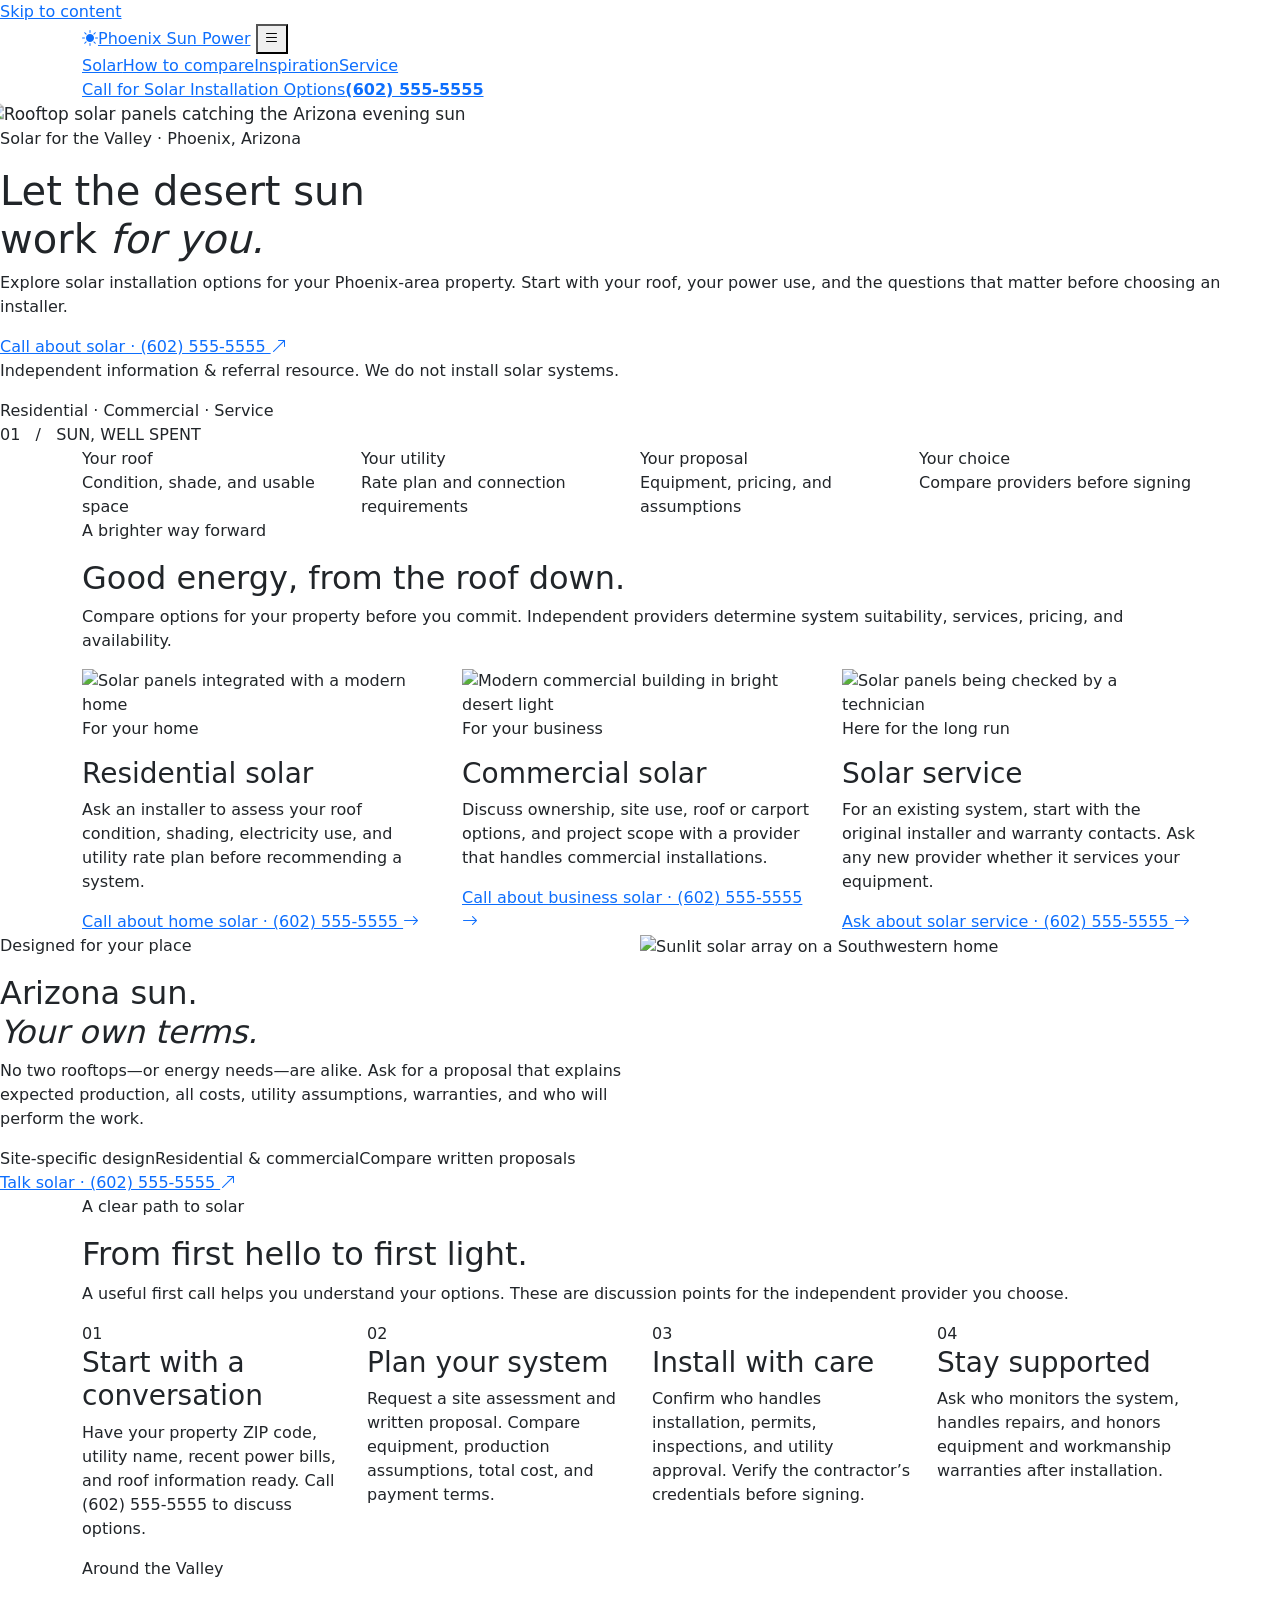
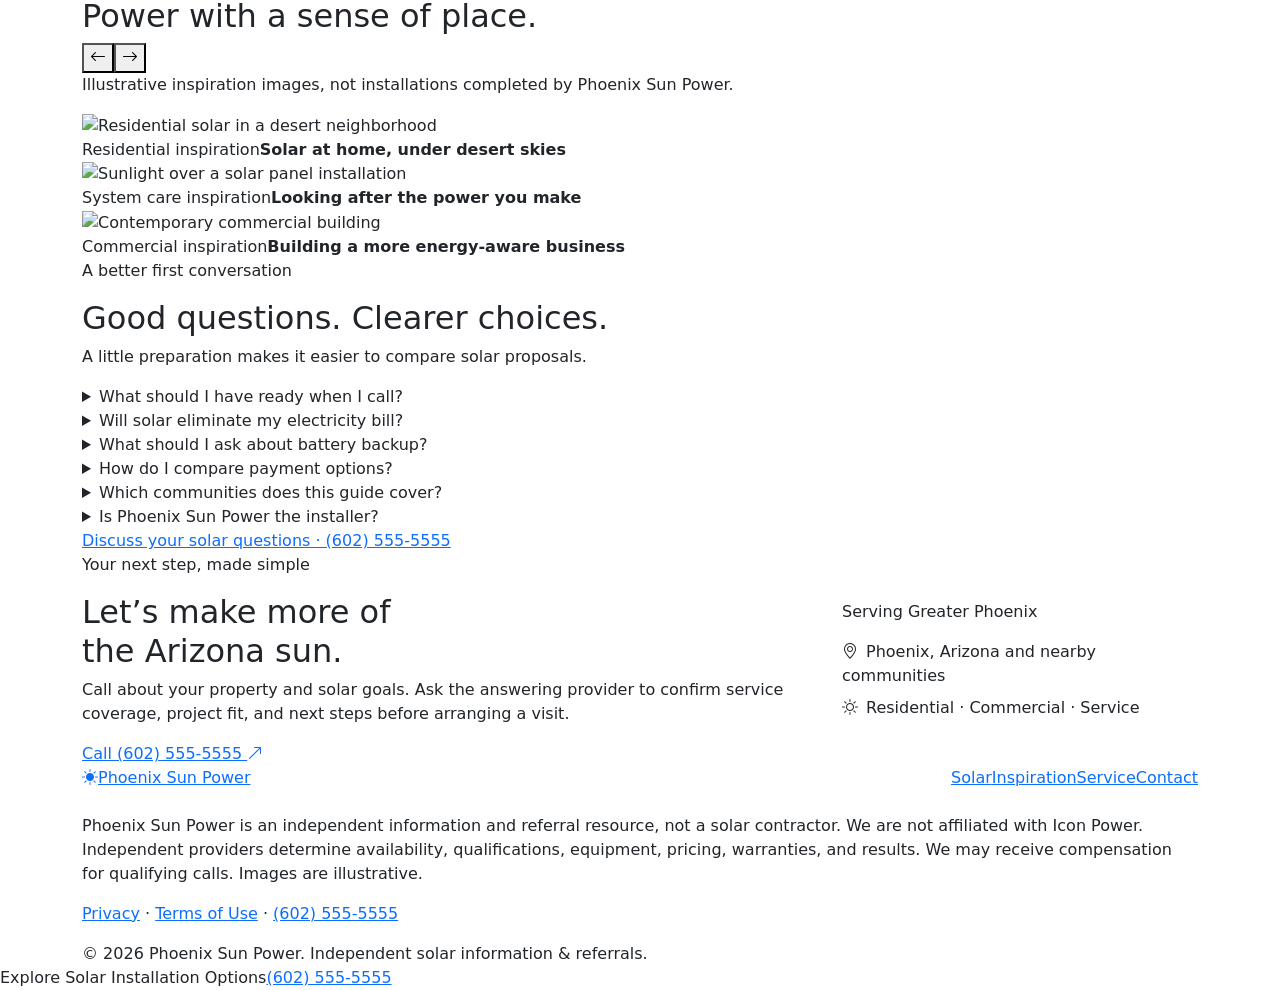
==== index.html @ 70e1bf9a "Add files via upload" ====
<!doctype html>
<html lang="en">
<head>
  <meta charset="utf-8">
  <meta name="viewport" content="width=device-width, initial-scale=1">
  <meta name="theme-color" content="#f7f5f0">
  <meta name="description" content="Independent solar installation information and referral resources for Phoenix and surrounding communities. Explore solar options and call (602) 555-5555.">
  <title>Phoenix Sun Power | Solar, Made for the Valley</title>
  <link href="https://cdn.jsdelivr.net/npm/bootstrap@5.3.3/dist/css/bootstrap.min.css" rel="stylesheet">
  <link rel="preconnect" href="https://fonts.googleapis.com">
  <link rel="preconnect" href="https://fonts.gstatic.com" crossorigin>
  <link href="https://fonts.googleapis.com/css2?family=DM+Sans:wght@400;500;600;700&family=Playfair+Display:wght@500;600;700&family=Pinyon+Script&display=swap" rel="stylesheet">
  <link rel="stylesheet" href="https://cdn.jsdelivr.net/npm/bootstrap-icons@1.11.3/font/bootstrap-icons.min.css">
  
<link rel="stylesheet" href="css/style.css">
</head>
<body><a class="skip-link" href="#solar">Skip to content</a>
  <nav class="site-nav" aria-label="Main navigation">
    <div class="container nav-inner">
      <a class="brand" href="#home" aria-label="Phoenix Sun Power home"><span class="brand-mark"><i class="bi bi-sun-fill"></i></span><span>Phoenix Sun Power</span></a>
      <button class="menu-toggle" aria-label="Toggle navigation" aria-expanded="false"><i class="bi bi-list"></i></button>
      <div class="nav-links">
        <a href="#solar">Solar</a><a href="#approach">How to compare</a><a href="#projects">Inspiration</a><a href="#service">Service</a>
        
      </div>
      <a class="nav-cta" href="tel:+16025555555"><span>Call for Solar Installation Options</span><strong>(602) 555-5555</strong></a>
    </div>
  </nav>

  <main id="home">
    <section class="hero-scroll" aria-label="Phoenix Sun Power solar">
      <div class="hero-sticky">
        <img class="hero-photo hero-one" src="assets/img-1.webp" alt="Rooftop solar panels catching the Arizona evening sun">
        <img class="hero-photo second hero-two" src="assets/img-2.webp" alt="A solar-powered home under the Arizona sunset">
        <div class="hero-shade"></div>
        <div class="hero-content">
          <p class="eyebrow">Solar for the Valley · Phoenix, Arizona</p>
          <h1>Let the desert sun<br>work <em class="script">for you.</em></h1>
          <p class="hero-copy">Explore solar installation options for your Phoenix-area property. Start with your roof, your power use, and the questions that matter before choosing an installer.</p>
          <a class="button-light" href="tel:+16025555555">Call about solar · (602) 555-5555 <i class="bi bi-arrow-up-right"></i></a><p class="hero-referral">Independent information &amp; referral resource. We do not install solar systems.</p><span class="hero-note">Residential · Commercial · Service</span>
        </div>
        <div class="hero-index"><span>01</span> &nbsp; / &nbsp; SUN, WELL SPENT</div>
      </div>
    </section>

    <section class="stats-band" aria-label="Before you choose solar"><div class="container"><div class="row g-0">
<div class="col-6 col-lg-3"><div class="stat-cell"><div class="stat-number">Your roof</div><div class="stat-label">Condition, shade, and usable space</div></div></div>
<div class="col-6 col-lg-3"><div class="stat-cell"><div class="stat-number">Your utility</div><div class="stat-label">Rate plan and connection requirements</div></div></div>
<div class="col-6 col-lg-3"><div class="stat-cell"><div class="stat-number">Your proposal</div><div class="stat-label">Equipment, pricing, and assumptions</div></div></div>
<div class="col-6 col-lg-3"><div class="stat-cell"><div class="stat-number">Your choice</div><div class="stat-label">Compare providers before signing</div></div></div>
</div></div></section>
    <section class="section-pad" id="solar">
      <div class="container">
        <div class="section-heading reveal"><p class="eyebrow">A brighter way forward</p><h2>Good energy, from the roof down.</h2><p>Compare options for your property before you commit. Independent providers determine system suitability, services, pricing, and availability.</p></div>
        <div class="row g-4">
          <div class="col-md-4 reveal"><article class="service-card"><div class="image-frame"><img src="assets/img-3.webp" alt="Solar panels integrated with a modern home"></div><div class="card-copy"><p class="eyebrow">For your home</p><h3>Residential solar</h3><p>Ask an installer to assess your roof condition, shading, electricity use, and utility rate plan before recommending a system.</p><a class="text-link" href="tel:+16025555555">Call about home solar · (602) 555-5555 <i class="bi bi-arrow-right"></i></a></div></article></div>
          <div class="col-md-4 reveal"><article class="service-card"><div class="image-frame"><img src="assets/img-4.jpg" alt="Modern commercial building in bright desert light"></div><div class="card-copy"><p class="eyebrow">For your business</p><h3>Commercial solar</h3><p>Discuss ownership, site use, roof or carport options, and project scope with a provider that handles commercial installations.</p><a class="text-link" href="tel:+16025555555">Call about business solar · (602) 555-5555 <i class="bi bi-arrow-right"></i></a></div></article></div>
          <div class="col-md-4 reveal"><article class="service-card" id="service"><div class="image-frame"><img src="assets/img-5.webp" alt="Solar panels being checked by a technician"></div><div class="card-copy"><p class="eyebrow">Here for the long run</p><h3>Solar service</h3><p>For an existing system, start with the original installer and warranty contacts. Ask any new provider whether it services your equipment.</p><a class="text-link" href="tel:+16025555555">Ask about solar service · (602) 555-5555 <i class="bi bi-arrow-right"></i></a></div></article></div>
        </div>
      </div>
    </section>

    <section class="split-section" id="approach">
      <div class="container-fluid px-0"><div class="row g-0 align-items-stretch">
        <div class="col-lg-6 order-lg-2"><img class="split-image" src="assets/img-6.jpg" alt="Sunlit solar array on a Southwestern home"></div>
        <div class="col-lg-6 order-lg-1 d-flex align-items-center"><div class="split-copy reveal"><p class="eyebrow">Designed for your place</p><h2>Arizona sun.<br><em class="script">Your own terms.</em></h2><p>No two rooftops—or energy needs—are alike. Ask for a proposal that explains expected production, all costs, utility assumptions, warranties, and who will perform the work.</p><div class="chips"><span class="chip">Site-specific design</span><span class="chip">Residential &amp; commercial</span><span class="chip">Compare written proposals</span></div><a class="button-main" href="tel:+16025555555">Talk solar · (602) 555-5555 <i class="bi bi-arrow-up-right"></i></a></div></div>
      </div></div>
    </section>

    <section class="section-pad process-section">
      <div class="container">
        <div class="section-heading reveal"><p class="eyebrow">A clear path to solar</p><h2>From first hello to first light.</h2><p>A useful first call helps you understand your options. These are discussion points for the independent provider you choose.</p></div>
        <div class="row g-4">
          <div class="col-6 col-lg-3 reveal"><article class="step"><div class="step-num">01</div><h3>Start with a conversation</h3><p>Have your property ZIP code, utility name, recent power bills, and roof information ready. Call (602) 555-5555 to discuss options.</p></article></div>
          <div class="col-6 col-lg-3 reveal"><article class="step"><div class="step-num">02</div><h3>Plan your system</h3><p>Request a site assessment and written proposal. Compare equipment, production assumptions, total cost, and payment terms.</p></article></div>
          <div class="col-6 col-lg-3 reveal"><article class="step"><div class="step-num">03</div><h3>Install with care</h3><p>Confirm who handles installation, permits, inspections, and utility approval. Verify the contractor’s credentials before signing.</p></article></div>
          <div class="col-6 col-lg-3 reveal"><article class="step"><div class="step-num">04</div><h3>Stay supported</h3><p>Ask who monitors the system, handles repairs, and honors equipment and workmanship warranties after installation.</p></article></div>
        </div>
      </div>
    </section>

    <section class="section-pad work-section" id="projects">
      <div class="container">
        <div class="work-head"><div class="section-heading reveal"><p class="eyebrow">Around the Valley</p><h2>Power with a sense of place.</h2></div><div class="slider-controls"><button class="slider-btn" data-slide="-1" aria-label="Previous project"><i class="bi bi-arrow-left"></i></button><button class="slider-btn" data-slide="1" aria-label="Next project"><i class="bi bi-arrow-right"></i></button></div></div>
        <p class="photo-note">Illustrative inspiration images, not installations completed by Phoenix Sun Power.</p><div class="work-slider" id="workSlider" aria-label="Illustrative solar inspiration photographs">
          <article class="work-item"><img src="assets/img-7.jpg" alt="Residential solar in a desert neighborhood"><div class="work-caption"><span>Residential inspiration</span><strong>Solar at home, under desert skies</strong></div></article>
          <article class="work-item"><img src="assets/img-8.jpg" alt="Sunlight over a solar panel installation"><div class="work-caption"><span>System care inspiration</span><strong>Looking after the power you make</strong></div></article>
          <article class="work-item"><img src="assets/img-9.jpg" alt="Contemporary commercial building"><div class="work-caption"><span>Commercial inspiration</span><strong>Building a more energy-aware business</strong></div></article>
        </div>
      </div>
    </section>

    <section class="section-pad planning" id="questions"><div class="container"><div class="section-heading"><p class="eyebrow">A better first conversation</p><h2>Good questions. Clearer choices.</h2><p>A little preparation makes it easier to compare solar proposals.</p></div><div class="faq-grid">
<details><summary>What should I have ready when I call?</summary><p>Your ZIP code, utility company, recent electricity bills, roof age, and whether you own the property. Mention existing solar and any battery interest.</p></details>
<details><summary>Will solar eliminate my electricity bill?</summary><p>Ask for a written explanation of expected production and any remaining utility charges. Results depend on your system, use, rate plan, and other property-specific factors. No savings or bill outcome is guaranteed here.</p></details>
<details><summary>What should I ask about battery backup?</summary><p>Ask which circuits the proposed system can support, for how long, and whether backup equipment is included. Have the provider explain the specific equipment and operating limits.</p></details>
<details><summary>How do I compare payment options?</summary><p>Compare total cost, ownership, payment changes, maintenance responsibilities, warranties, and what happens if you sell your home. Have the provider explain every agreement before you sign.</p></details>
<details><summary>Which communities does this guide cover?</summary><p>Our geographic focus includes Phoenix, Scottsdale, Tempe, Mesa, Chandler, Gilbert, Glendale, Peoria, Goodyear, Avondale, and nearby communities. A provider must confirm availability for your ZIP code; this list is not a coverage guarantee.</p></details>
<details><summary>Is Phoenix Sun Power the installer?</summary><p>No. Phoenix Sun Power is an independent information and referral resource. We do not design, install, finance, or service solar systems. Providers are independent businesses, and we may receive compensation for qualifying calls.</p></details>
</div><a class="button-main mt-4" href="tel:+16025555555">Discuss your solar questions · (602) 555-5555</a></div></section>
    <section class="closing" id="contact">
      <div class="container"><div class="row align-items-center">
        <div class="col-lg-8 reveal"><p class="eyebrow">Your next step, made simple</p><h2>Let’s make more of<br>the Arizona sun.</h2><p>Call about your property and solar goals. Ask the answering provider to confirm service coverage, project fit, and next steps before arranging a visit.</p><a class="button-main" href="tel:+16025555555">Call (602) 555-5555 <i class="bi bi-arrow-up-right"></i></a></div>
        <div class="col-lg-4 mt-5 mt-lg-0 reveal"><p class="eyebrow">Serving Greater Phoenix</p><p class="mb-2"><i class="bi bi-geo-alt me-2"></i>Phoenix, Arizona and nearby communities</p><p class="mb-0"><i class="bi bi-sun me-2"></i>Residential · Commercial · Service</p></div>
      </div></div>
    </section>
  </main>

  <footer>
    <div class="container d-flex flex-wrap justify-content-between align-items-center">
      <a class="brand" href="#home"><span class="brand-mark"><i class="bi bi-sun-fill"></i></span><span>Phoenix Sun Power</span></a>
      <div class="footer-links"><a href="#solar">Solar</a><a href="#projects">Inspiration</a><a href="#service">Service</a><a href="tel:+16025555555">Contact</a></div>
      <div class="footer-small w-100 mt-4"><p>Phoenix Sun Power is an independent information and referral resource, not a solar contractor. We are not affiliated with Icon Power. Independent providers determine availability, qualifications, equipment, pricing, warranties, and results. We may receive compensation for qualifying calls. Images are illustrative.</p><p><a href="privacy.html">Privacy</a> · <a href="terms.html">Terms of Use</a> · <a href="tel:+16025555555">(602) 555-5555</a></p>© 2026 Phoenix Sun Power. Independent solar information &amp; referrals.</div>
    </div>
  </footer>
  <aside class="call-banner" aria-label="Call about solar"><span>Explore Solar Installation Options</span><a href="tel:+16025555555">(602) 555-5555</a></aside>
  <script>
    (() => {
      const nav = document.querySelector('.site-nav');
      const menuBtn = document.querySelector('.menu-toggle');
      const links = document.querySelector('.nav-links');
      const reduced = window.matchMedia('(prefers-reduced-motion: reduce)').matches;

      menuBtn.addEventListener('click', () => {
        const open = links.classList.toggle('open');
        menuBtn.setAttribute('aria-expanded', String(open));
      });
      links.querySelectorAll('a').forEach(a => a.addEventListener('click', () => {
        links.classList.remove('open');
        menuBtn.setAttribute('aria-expanded', 'false');
      }));

      const reveals = document.querySelectorAll('.reveal');
      if ('IntersectionObserver' in window) {
        const observer = new IntersectionObserver(entries => entries.forEach(entry => {
          if (entry.isIntersecting) {
            entry.target.classList.add('visible');
            observer.unobserve(entry.target);
          }
        }), {threshold: .12});
        reveals.forEach(el => observer.observe(el));
      } else reveals.forEach(el => el.classList.add('visible'));

      const hero = document.querySelector('.hero-scroll');
      const first = document.querySelector('.hero-one');
      const second = document.querySelector('.hero-two');
      let ticking = false;
      function updateScroll() {
        nav.classList.toggle('scrolled', window.scrollY > 30);
        const rect = hero.getBoundingClientRect();
        const progress = Math.min(1, Math.max(0, -rect.top / (hero.offsetHeight - window.innerHeight)));
        if (!reduced) {
          first.style.transform = `scale(${1.04 + progress * .1})`;
          second.style.transform = `scale(${1.13 - progress * .08})`;
          second.style.opacity = String(Math.max(0, (progress - .2) / .62));
        }
        ticking = false;
      }
      window.addEventListener('scroll', () => {
        if (!ticking) {
          ticking = true;
          requestAnimationFrame(updateScroll);
        }
      }, {passive:true});
      updateScroll();

      document.querySelectorAll('[data-slide]').forEach(button => button.addEventListener('click', () => {
        const slider = document.querySelector('#workSlider');
        const amount = slider.querySelector('.work-item').getBoundingClientRect().width + 17;
        slider.scrollBy({left: Number(button.dataset.slide) * amount, behavior: reduced ? 'auto' : 'smooth'});
      }));
    })();
  </script>
</body>
</html>
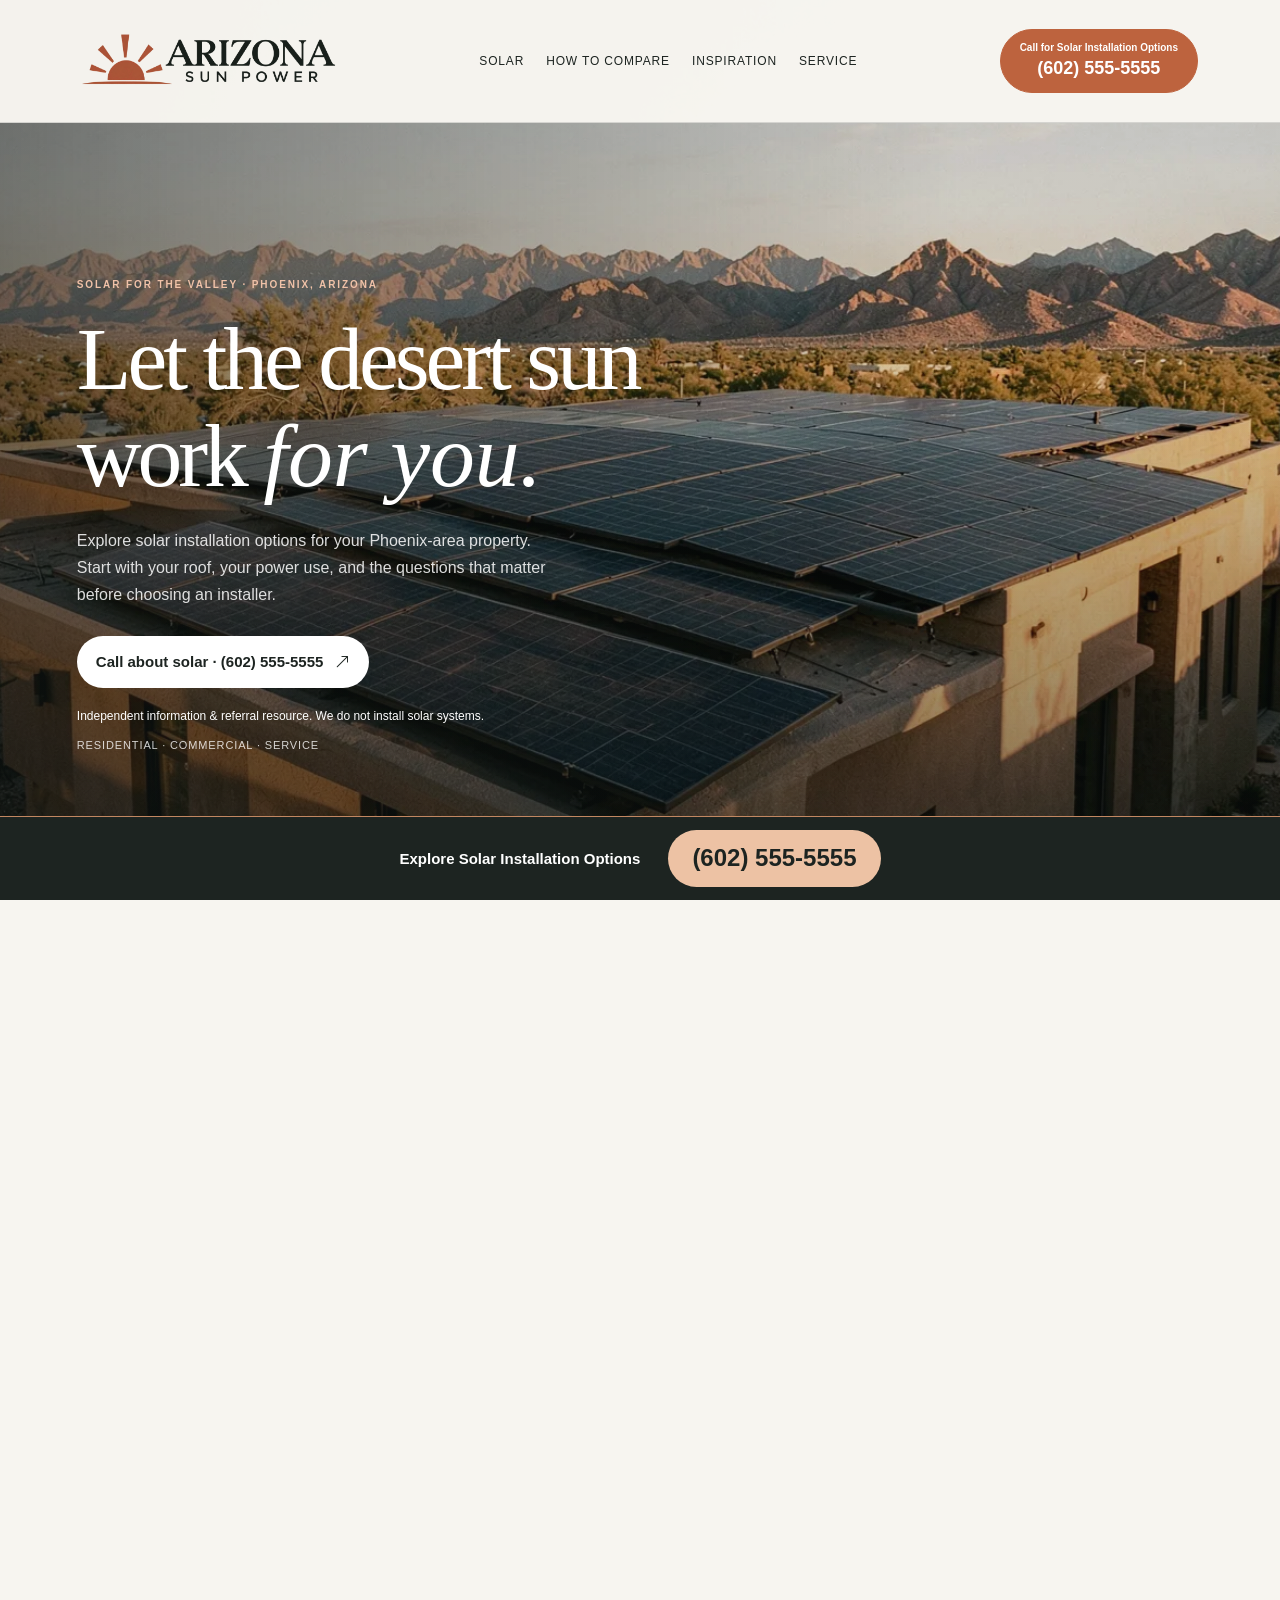
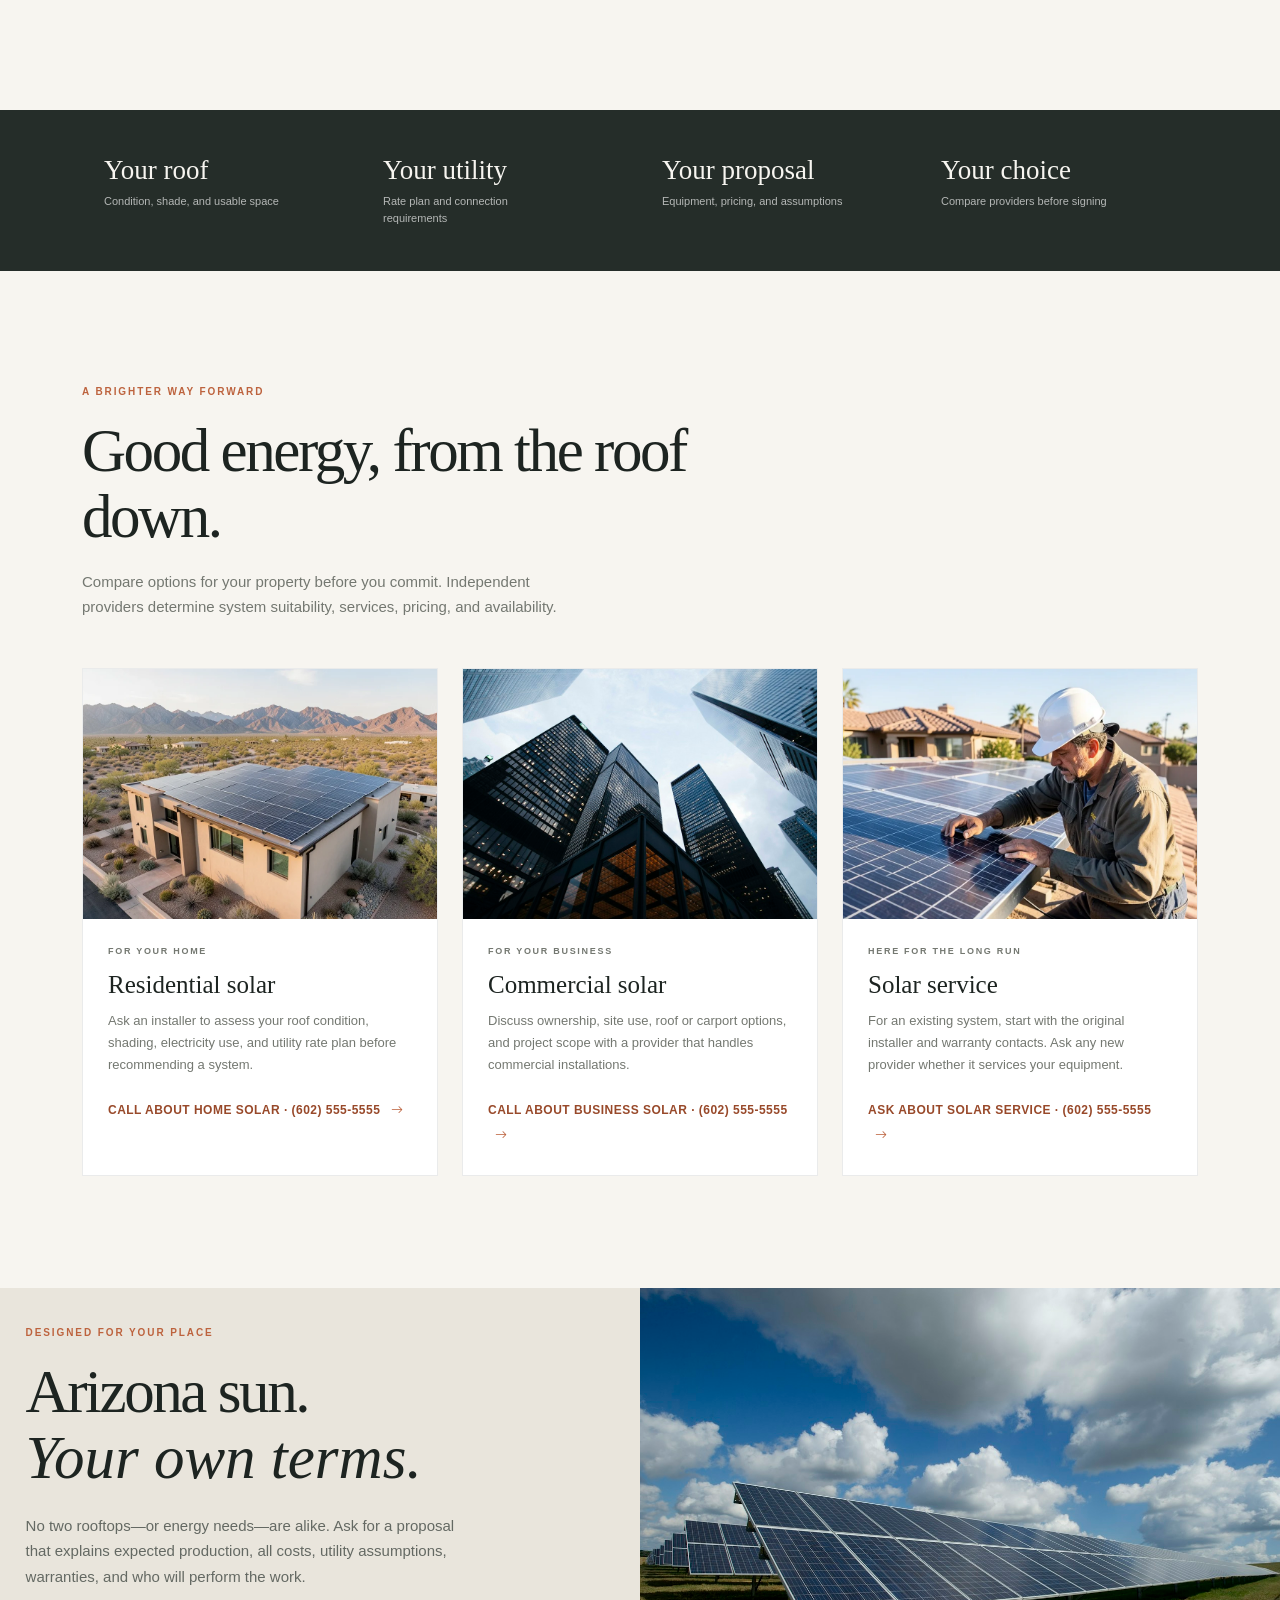
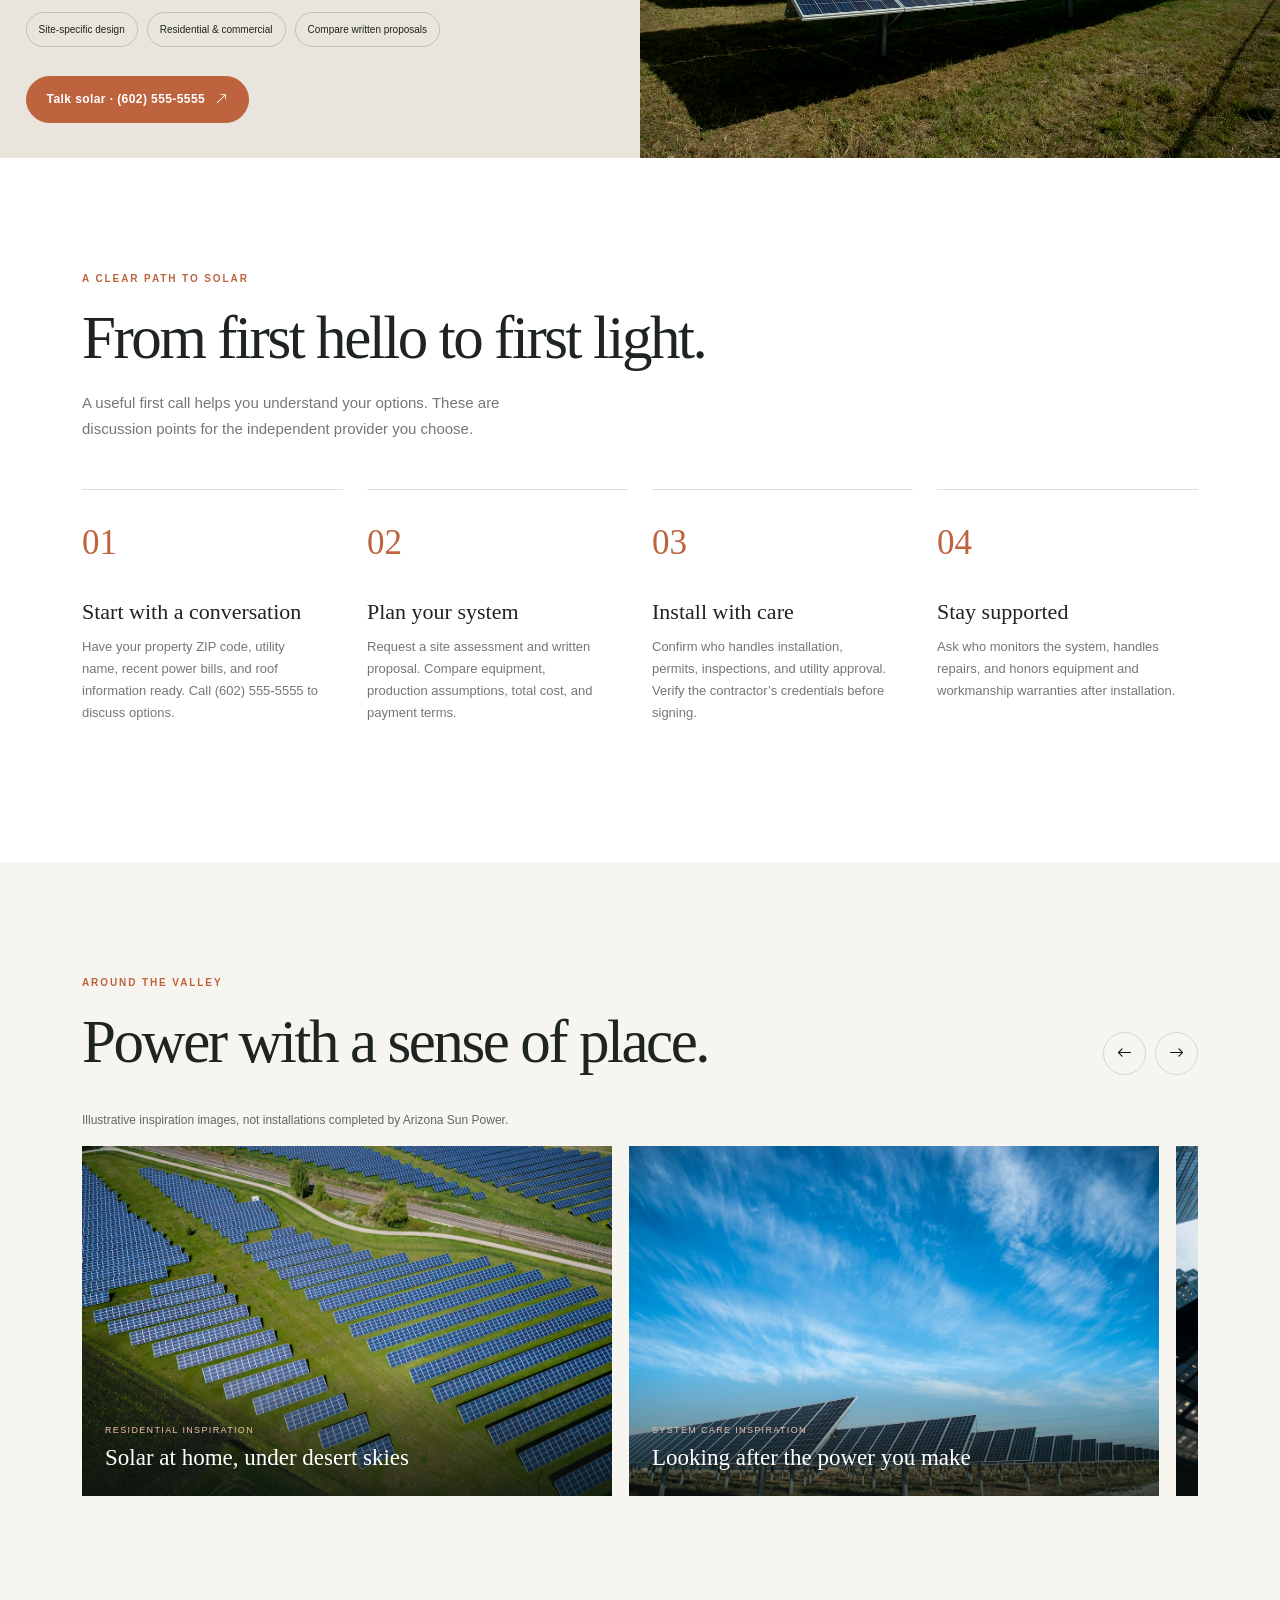
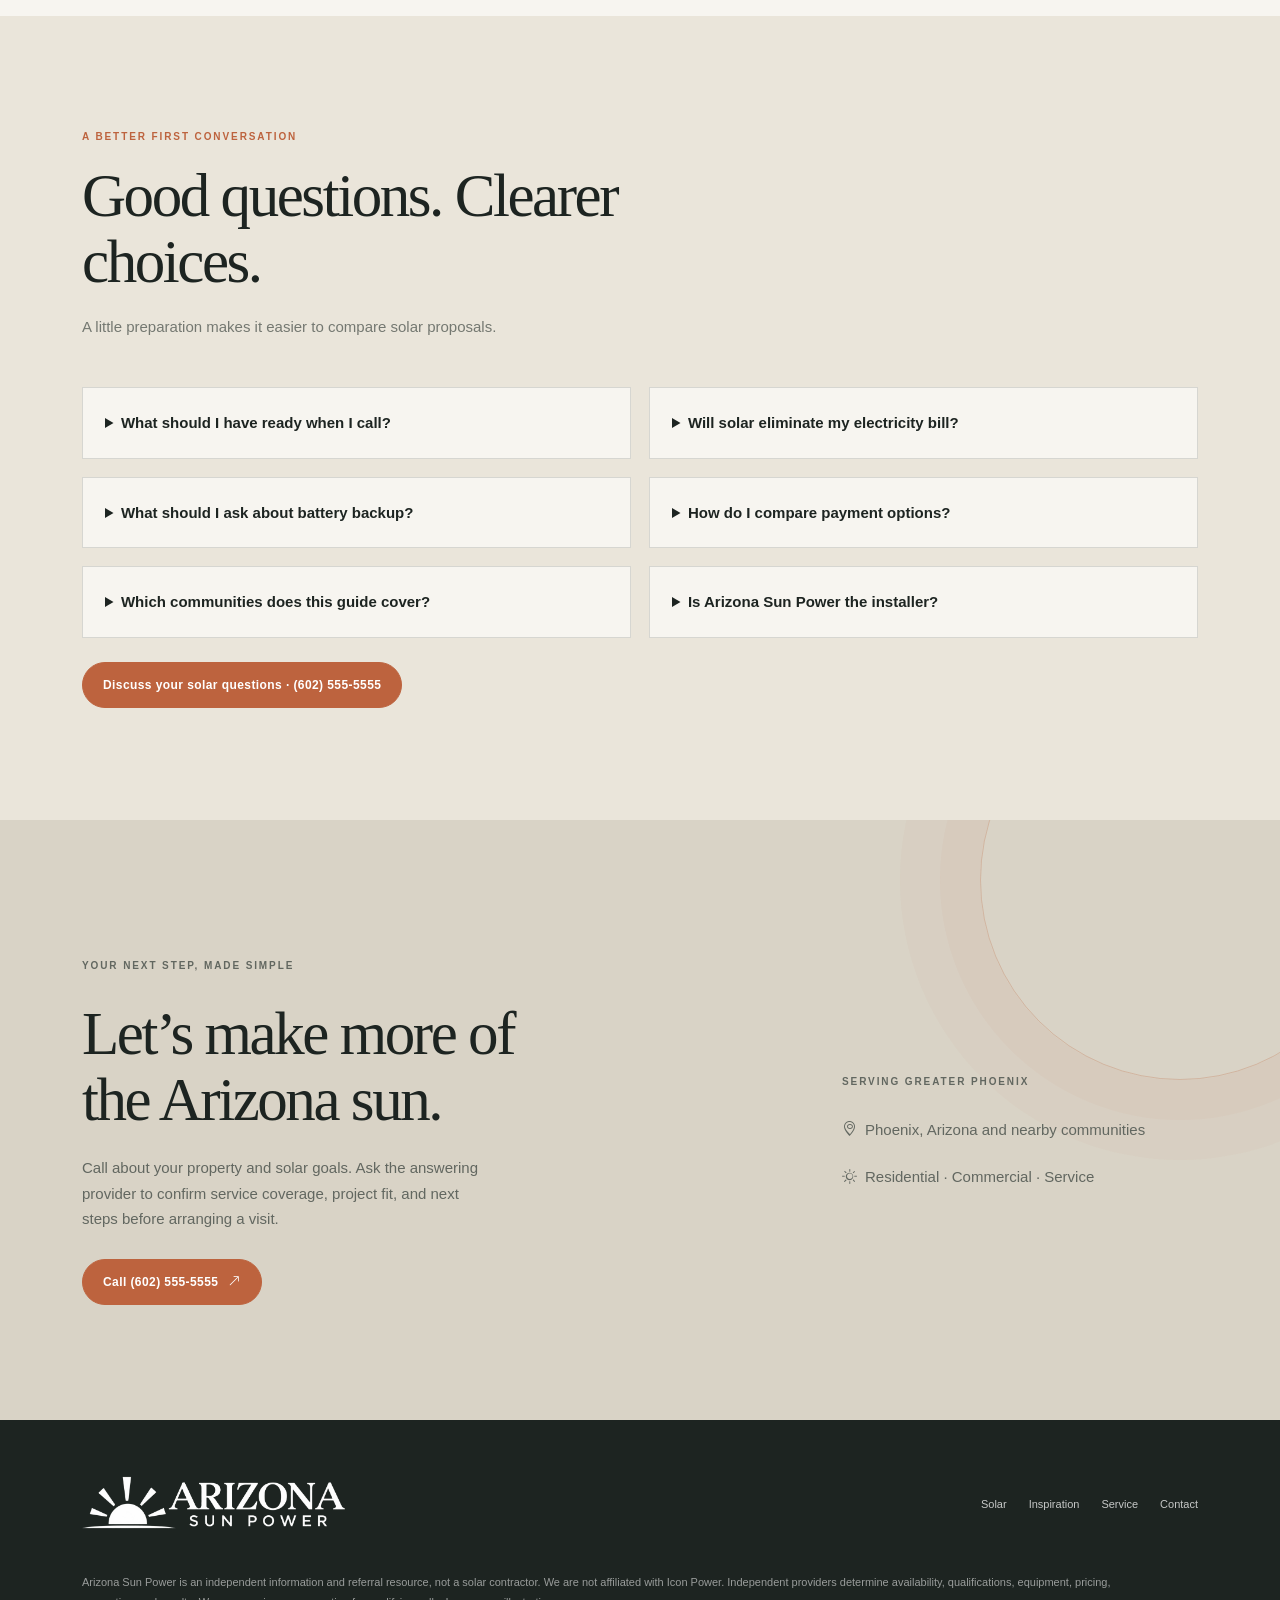
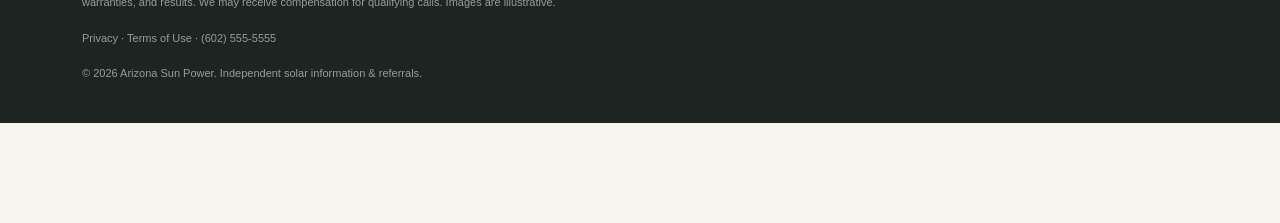
==== commit 33f063c2: "Add files via upload" ====
--- a/index.html
+++ b/index.html
@@ -5,19 +5,19 @@
   <meta name="viewport" content="width=device-width, initial-scale=1">
   <meta name="theme-color" content="#f7f5f0">
   <meta name="description" content="Independent solar installation information and referral resources for Phoenix and surrounding communities. Explore solar options and call (602) 555-5555.">
-  <title>Phoenix Sun Power | Solar, Made for the Valley</title>
+  <title>Arizona Sun Power | Solar, Made for the Valley</title>
   <link href="https://cdn.jsdelivr.net/npm/bootstrap@5.3.3/dist/css/bootstrap.min.css" rel="stylesheet">
   <link rel="preconnect" href="https://fonts.googleapis.com">
   <link rel="preconnect" href="https://fonts.gstatic.com" crossorigin>
   <link href="https://fonts.googleapis.com/css2?family=DM+Sans:wght@400;500;600;700&family=Playfair+Display:wght@500;600;700&family=Pinyon+Script&display=swap" rel="stylesheet">
   <link rel="stylesheet" href="https://cdn.jsdelivr.net/npm/bootstrap-icons@1.11.3/font/bootstrap-icons.min.css">
   
-<link rel="stylesheet" href="css/style.css">
+<link rel="stylesheet" href="css/style.css?v=arizona-logo-1">
 </head>
 <body><a class="skip-link" href="#solar">Skip to content</a>
   <nav class="site-nav" aria-label="Main navigation">
     <div class="container nav-inner">
-      <a class="brand" href="#home" aria-label="Phoenix Sun Power home"><span class="brand-mark"><i class="bi bi-sun-fill"></i></span><span>Phoenix Sun Power</span></a>
+      <a class="brand" href="#home" aria-label="Arizona Sun Power home"><img class="brand-logo" src="assets/arizona-sun-power-logo.png" alt="Arizona Sun Power" width="893" height="300"></a>
       <button class="menu-toggle" aria-label="Toggle navigation" aria-expanded="false"><i class="bi bi-list"></i></button>
       <div class="nav-links">
         <a href="#solar">Solar</a><a href="#approach">How to compare</a><a href="#projects">Inspiration</a><a href="#service">Service</a>
@@ -28,7 +28,7 @@
   </nav>
 
   <main id="home">
-    <section class="hero-scroll" aria-label="Phoenix Sun Power solar">
+    <section class="hero-scroll" aria-label="Arizona Sun Power solar">
       <div class="hero-sticky">
         <img class="hero-photo hero-one" src="assets/img-1.webp" alt="Rooftop solar panels catching the Arizona evening sun">
         <img class="hero-photo second hero-two" src="assets/img-2.webp" alt="A solar-powered home under the Arizona sunset">
@@ -82,7 +82,7 @@
     <section class="section-pad work-section" id="projects">
       <div class="container">
         <div class="work-head"><div class="section-heading reveal"><p class="eyebrow">Around the Valley</p><h2>Power with a sense of place.</h2></div><div class="slider-controls"><button class="slider-btn" data-slide="-1" aria-label="Previous project"><i class="bi bi-arrow-left"></i></button><button class="slider-btn" data-slide="1" aria-label="Next project"><i class="bi bi-arrow-right"></i></button></div></div>
-        <p class="photo-note">Illustrative inspiration images, not installations completed by Phoenix Sun Power.</p><div class="work-slider" id="workSlider" aria-label="Illustrative solar inspiration photographs">
+        <p class="photo-note">Illustrative inspiration images, not installations completed by Arizona Sun Power.</p><div class="work-slider" id="workSlider" aria-label="Illustrative solar inspiration photographs">
           <article class="work-item"><img src="assets/img-7.jpg" alt="Residential solar in a desert neighborhood"><div class="work-caption"><span>Residential inspiration</span><strong>Solar at home, under desert skies</strong></div></article>
           <article class="work-item"><img src="assets/img-8.jpg" alt="Sunlight over a solar panel installation"><div class="work-caption"><span>System care inspiration</span><strong>Looking after the power you make</strong></div></article>
           <article class="work-item"><img src="assets/img-9.jpg" alt="Contemporary commercial building"><div class="work-caption"><span>Commercial inspiration</span><strong>Building a more energy-aware business</strong></div></article>
@@ -96,7 +96,7 @@
 <details><summary>What should I ask about battery backup?</summary><p>Ask which circuits the proposed system can support, for how long, and whether backup equipment is included. Have the provider explain the specific equipment and operating limits.</p></details>
 <details><summary>How do I compare payment options?</summary><p>Compare total cost, ownership, payment changes, maintenance responsibilities, warranties, and what happens if you sell your home. Have the provider explain every agreement before you sign.</p></details>
 <details><summary>Which communities does this guide cover?</summary><p>Our geographic focus includes Phoenix, Scottsdale, Tempe, Mesa, Chandler, Gilbert, Glendale, Peoria, Goodyear, Avondale, and nearby communities. A provider must confirm availability for your ZIP code; this list is not a coverage guarantee.</p></details>
-<details><summary>Is Phoenix Sun Power the installer?</summary><p>No. Phoenix Sun Power is an independent information and referral resource. We do not design, install, finance, or service solar systems. Providers are independent businesses, and we may receive compensation for qualifying calls.</p></details>
+<details><summary>Is Arizona Sun Power the installer?</summary><p>No. Arizona Sun Power is an independent information and referral resource. We do not design, install, finance, or service solar systems. Providers are independent businesses, and we may receive compensation for qualifying calls.</p></details>
 </div><a class="button-main mt-4" href="tel:+16025555555">Discuss your solar questions · (602) 555-5555</a></div></section>
     <section class="closing" id="contact">
       <div class="container"><div class="row align-items-center">
@@ -108,9 +108,9 @@
 
   <footer>
     <div class="container d-flex flex-wrap justify-content-between align-items-center">
-      <a class="brand" href="#home"><span class="brand-mark"><i class="bi bi-sun-fill"></i></span><span>Phoenix Sun Power</span></a>
+      <a class="brand" href="#home"><img class="brand-logo" src="assets/arizona-sun-power-logo.png" alt="Arizona Sun Power" width="893" height="300"></a>
       <div class="footer-links"><a href="#solar">Solar</a><a href="#projects">Inspiration</a><a href="#service">Service</a><a href="tel:+16025555555">Contact</a></div>
-      <div class="footer-small w-100 mt-4"><p>Phoenix Sun Power is an independent information and referral resource, not a solar contractor. We are not affiliated with Icon Power. Independent providers determine availability, qualifications, equipment, pricing, warranties, and results. We may receive compensation for qualifying calls. Images are illustrative.</p><p><a href="privacy.html">Privacy</a> · <a href="terms.html">Terms of Use</a> · <a href="tel:+16025555555">(602) 555-5555</a></p>© 2026 Phoenix Sun Power. Independent solar information &amp; referrals.</div>
+      <div class="footer-small w-100 mt-4"><p>Arizona Sun Power is an independent information and referral resource, not a solar contractor. We are not affiliated with Icon Power. Independent providers determine availability, qualifications, equipment, pricing, warranties, and results. We may receive compensation for qualifying calls. Images are illustrative.</p><p><a href="privacy.html">Privacy</a> · <a href="terms.html">Terms of Use</a> · <a href="tel:+16025555555">(602) 555-5555</a></p>© 2026 Arizona Sun Power. Independent solar information &amp; referrals.</div>
     </div>
   </footer>
   <aside class="call-banner" aria-label="Call about solar"><span>Explore Solar Installation Options</span><a href="tel:+16025555555">(602) 555-5555</a></aside>
--- a/css/style.css
+++ b/css/style.css
@@ -0,0 +1,119 @@
+:root{--ink:#1d2421;--paper:#f7f5f0;--sand:#eeebe4;--muted:#747871;--orange:#bd633e;--line:rgba(29,36,33,.15);--serif:"Playfair Display",Georgia,serif;--sans:"DM Sans",sans-serif}
+    *{box-sizing:border-box}
+    html{scroll-behavior:smooth}
+    body{margin:0;background:var(--paper);color:var(--ink);font-family:var(--sans);font-size:15px;line-height:1.7}
+    a{color:inherit;text-decoration:none}
+    .site-nav{position:fixed;z-index:50;inset:0 0 auto;padding:18px 0;transition:background .35s,padding .35s,box-shadow .35s}
+    .site-nav.scrolled{padding:11px 0;background:rgba(247,245,240,.88);backdrop-filter:blur(16px);box-shadow:0 1px 0 var(--line)}
+    .nav-inner{display:flex;align-items:center;justify-content:space-between}
+    .brand{display:flex;align-items:center;gap:10px;font-weight:700;letter-spacing:-.04em;font-size:17px}
+    .brand-mark{display:grid;place-items:center;width:34px;height:34px;color:#fff;background:var(--orange);border-radius:50%;font-size:16px}
+    .nav-links{display:flex;gap:34px;align-items:center;font-size:12px;letter-spacing:.07em;text-transform:uppercase}
+    .nav-links a:not(.nav-cta){transition:color .2s}.nav-links a:not(.nav-cta):hover{color:var(--orange)}
+    .nav-cta,.button-main{display:inline-flex;align-items:center;justify-content:center;gap:10px;padding:12px 20px;border:1px solid var(--orange);border-radius:99px;background:var(--orange);color:white;font-size:12px;font-weight:600;letter-spacing:.035em;transition:background .25s,transform .25s}
+    .nav-cta:hover,.button-main:hover{background:#9e4e31;color:#fff;transform:translateY(-2px)}
+    .menu-toggle{display:none;border:0;background:none;font-size:25px;color:var(--ink)}
+    .hero-scroll{height:190vh;position:relative}
+    .hero-sticky{height:100vh;min-height:620px;position:sticky;top:0;overflow:hidden;background:#68675e}
+    .hero-photo{position:absolute;inset:-2%;width:104%;height:104%;object-fit:cover;transform:scale(1.04);will-change:transform;transition:opacity .5s}
+    .hero-photo.second{opacity:0}
+    .hero-shade{position:absolute;inset:0;background:linear-gradient(90deg,rgba(15,21,19,.56),rgba(15,21,19,.12) 75%),linear-gradient(0deg,rgba(15,21,19,.48),transparent 62%)}
+    .hero-content{position:absolute;left:max(6vw,calc((100vw - 1320px)/2));right:6vw;bottom:10%;max-width:790px;color:white}
+    .eyebrow{font-size:10px;letter-spacing:.19em;text-transform:uppercase;font-weight:700;color:var(--orange);margin:0 0 18px}
+    .hero-content .eyebrow{color:#f0c2a8}
+    h1,h2,h3{font-family:var(--serif);font-weight:500;line-height:1.08}
+    h1{font-size:clamp(48px,7vw,94px);letter-spacing:-.045em;margin:0 0 22px;max-width:760px}
+    .script{font-family:"Pinyon Script",cursive;text-transform:none;font-weight:400;letter-spacing:0}
+    .hero-copy{font-size:16px;color:rgba(255,255,255,.85);max-width:470px;margin-bottom:28px}
+    .button-light{display:inline-flex;align-items:center;gap:12px;padding:13px 19px;border-radius:99px;background:#fff;color:var(--ink);font-weight:600;font-size:12px;transition:.25s}
+    .button-light:hover{transform:translateY(-2px);background:#f2e9df;color:var(--ink)}
+    .hero-note{margin-left:17px;color:rgba(255,255,255,.8);font-size:11px;letter-spacing:.08em;text-transform:uppercase}
+    .hero-index{position:absolute;right:6vw;bottom:11%;font-size:11px;letter-spacing:.18em;color:#fff}
+    .hero-index span{color:#efb18d}
+    .section-pad{padding:112px 0}
+    .stats-band{padding:35px 0;background:#252d29;color:#f7f5f0}
+    .stat-cell{padding:10px 22px;border-right:1px solid rgba(255,255,255,.18);height:100%}
+    .stat-cell:last-child{border:0}
+    .stat-number{font-family:var(--serif);font-size:27px;line-height:1.15;margin-bottom:7px}
+    .stat-label{font-size:11px;line-height:1.5;color:rgba(255,255,255,.66);max-width:190px}
+    .section-heading{max-width:670px;margin-bottom:48px}
+    .section-heading h2,.split-copy h2,.closing h2{font-size:clamp(37px,5vw,61px);letter-spacing:-.04em;margin:0}
+    .section-heading p:not(.eyebrow){color:var(--muted);max-width:490px;margin:19px 0 0}
+    .service-card{height:100%;background:#fff;border:1px solid rgba(29,36,33,.09);transition:transform .35s,box-shadow .35s}
+    .service-card:hover{transform:translateY(-7px);box-shadow:0 20px 45px rgba(23,31,27,.1)}
+    .image-frame{overflow:hidden;position:relative}
+    .service-card img{width:100%;height:250px;object-fit:cover;display:block;transition:transform .8s cubic-bezier(.2,.7,.2,1)}
+    .service-card:hover img{transform:scale(1.05)}
+    .card-copy{padding:25px 25px 28px}
+    .card-copy .eyebrow{margin-bottom:12px;font-size:9px}
+    .card-copy h3{font-size:25px;margin:0 0 12px}
+    .card-copy p{font-size:13px;color:var(--muted);margin:0 0 20px}
+    .text-link{font-size:11px;letter-spacing:.04em;text-transform:uppercase;font-weight:700}
+    .text-link i{color:var(--orange);margin-left:7px;transition:margin .2s}
+    .text-link:hover i{margin-left:12px}
+    .split-section{background:#e9e5dc;overflow:hidden}
+    .split-copy{padding:35px 8% 35px 4%}
+    .split-copy h2{margin:0 0 22px}
+    .split-copy>p:not(.eyebrow){color:#646963;max-width:450px}
+    .chips{display:flex;gap:9px;flex-wrap:wrap;margin:23px 0 29px}
+    .chip{padding:8px 12px;border:1px solid rgba(29,36,33,.19);border-radius:99px;font-size:10px}
+    .split-image{width:100%;height:100%;min-height:470px;object-fit:cover;display:block}
+    .process-section{background:#fff}
+    .step{height:100%;padding:23px 20px 10px 0;border-top:1px solid var(--line)}
+    .step-num{font-family:var(--serif);font-size:35px;color:var(--orange);margin-bottom:27px}
+    .step h3{font-size:22px;margin-bottom:12px}
+    .step p{font-size:13px;color:var(--muted);max-width:240px}
+    .work-section{background:var(--paper)}
+    .work-head{display:flex;justify-content:space-between;align-items:end;margin-bottom:35px}
+    .work-head .section-heading{margin:0}
+    .slider-controls{display:flex;gap:9px}
+    .slider-btn{width:43px;height:43px;border:1px solid var(--line);border-radius:50%;background:transparent;transition:.2s}
+    .slider-btn:hover{background:var(--ink);color:white}
+    .work-slider{display:flex;gap:17px;overflow-x:auto;scroll-snap-type:x mandatory;scrollbar-width:none;padding-bottom:8px}
+    .work-slider::-webkit-scrollbar{display:none}
+    .work-item{position:relative;flex:0 0 min(74vw,530px);height:350px;overflow:hidden;scroll-snap-align:start;background:#ddd}
+    .work-item img{width:100%;height:100%;object-fit:cover;transition:transform .7s}
+    .work-item:hover img{transform:scale(1.04)}
+    .work-caption{position:absolute;inset:auto 0 0;padding:55px 23px 19px;color:white;background:linear-gradient(transparent,rgba(13,20,17,.72))}
+    .work-caption span{display:block;text-transform:uppercase;letter-spacing:.15em;font-size:9px;color:#edc2a9}
+    .work-caption strong{font-family:var(--serif);font-size:23px;font-weight:500}
+    .reviews{background:#252d29;color:white}
+    .reviews .section-heading{margin-bottom:32px}
+    .reviews .section-heading h2{color:white}
+    .review-track{display:flex;gap:15px;overflow-x:auto;scroll-snap-type:x mandatory;scrollbar-width:none;padding-bottom:9px}
+    .review-card{flex:0 0 min(88vw,380px);scroll-snap-align:start;padding:25px;background:#303a35;border:1px solid rgba(255,255,255,.12)}
+    .stars{color:#e6a77f;letter-spacing:.12em;font-size:13px}
+    .review-card blockquote{font-family:var(--serif);font-size:19px;line-height:1.55;margin:18px 0 25px}
+    .review-by{font-size:10px;letter-spacing:.12em;text-transform:uppercase;color:rgba(255,255,255,.58)}
+    .closing{position:relative;padding:115px 0;background:#d9d3c6;overflow:hidden}
+    .closing:after{content:"";position:absolute;width:400px;height:400px;border:1px solid rgba(189,99,62,.27);border-radius:50%;right:-100px;top:-140px;box-shadow:0 0 0 40px rgba(189,99,62,.035),0 0 0 80px rgba(189,99,62,.03)}
+    .closing .row{position:relative;z-index:1}
+    .closing p{color:#626760;max-width:410px;margin:22px 0 27px}
+    footer{padding:40px 0;background:#1d2421;color:#fff}
+    .footer-small{font-size:11px;color:rgba(255,255,255,.55)}
+    .footer-links{display:flex;gap:22px;justify-content:flex-end;font-size:11px;color:rgba(255,255,255,.75)}
+    .reveal{opacity:0;transform:translateY(22px);transition:opacity .75s ease,transform .75s ease}
+    .reveal.visible{opacity:1;transform:none}
+    @media(max-width:767px){
+      .site-nav{padding:12px 0}.nav-links{display:none;position:absolute;top:60px;left:15px;right:15px;padding:20px;background:var(--paper);border:1px solid var(--line);box-shadow:0 15px 30px #0001;flex-direction:column;align-items:stretch;gap:18px}
+      .nav-links.open{display:flex}.nav-links .nav-cta{text-align:center}.menu-toggle{display:block}
+      .hero-sticky{min-height:570px}.hero-content{left:23px;right:23px;bottom:11%}.hero-index{display:none}
+      .hero-note{display:block;margin:13px 0 0}.section-pad{padding:78px 0}
+      .stat-cell{padding:17px 10px;border-right:0;border-bottom:1px solid rgba(255,255,255,.15)}
+      .stat-number{font-size:23px}.stat-label{font-size:10px}
+      .split-copy{padding:48px 20px}.split-image{min-height:320px;max-height:400px}
+      .work-head{align-items:end}.work-head .section-heading{max-width:75%}.work-item{height:285px}
+      .closing{padding:78px 0}.footer-links{justify-content:flex-start;margin-top:18px;flex-wrap:wrap}
+    }
+    @media(prefers-reduced-motion:reduce){html{scroll-behavior:auto}*,*:before,*:after{animation-duration:.01ms!important;transition-duration:.01ms!important}.reveal{opacity:1;transform:none}}
+/* Phoenix Sun Power: independent referral layout. */
+html{scroll-padding-top:120px}body{padding-bottom:100px}.site-nav{background:rgba(247,245,240,.98);border-bottom:1px solid var(--line)}.nav-inner{gap:20px}.nav-links{gap:22px}.nav-cta{flex-direction:column;gap:0;line-height:1.5;letter-spacing:0;padding:10px 19px;white-space:nowrap}.nav-cta span{font-size:10px}.nav-cta strong{font-size:18px}.brand{white-space:nowrap}.hero-content{bottom:calc(100px + 5vh)}.hero-index{display:none}.hero-referral{font-size:12px;margin:18px 0 0;color:#fff}.hero-note{display:block;margin:10px 0 0}.button-light{font-size:15px}.text-link{font-size:12px;color:#98492a}.planning{background:#eae5da}.faq-grid{display:grid;grid-template-columns:1fr 1fr;gap:18px}.faq-grid details{background:#f7f5f0;padding:22px;border:1px solid var(--line)}summary{font-weight:600;cursor:pointer}details p{font-size:14px;margin:15px 0 0;color:#4c534e}.photo-note{font-size:12px;color:#626760}.call-banner{position:fixed;inset:auto 0 0;z-index:100;background:#1d2421;color:#fff;border-top:1px solid #c28761;display:flex;align-items:center;justify-content:center;gap:12px 28px;padding:13px 20px calc(13px + env(safe-area-inset-bottom));text-align:center}.call-banner span{font-weight:600}.call-banner a{background:#edc2a4;color:#1d2421;padding:8px 24px;border-radius:40px;font-size:24px;font-weight:700;white-space:nowrap}.footer-small p{max-width:1040px;line-height:1.8}footer a:hover{text-decoration:underline}.skip-link{position:fixed;left:12px;top:-100px;background:white;padding:12px;z-index:200}.skip-link:focus{top:12px}:focus-visible{outline:3px solid #bd633e;outline-offset:4px}.reveal{opacity:1;transform:none}.policy-main{max-width:850px;margin:0 auto;padding:160px 24px 70px}.policy-main h1{font-size:44px}.policy-main h2{font-size:26px;margin-top:32px}.policy-main a{text-decoration:underline}
+@media(min-width:768px) and (max-width:1100px){.nav-inner{flex-wrap:wrap;gap:10px}.nav-links{order:3;width:100%;justify-content:center;gap:30px}.site-nav{padding:10px 0}.hero-content{bottom:140px}}
+@media(max-width:767px){html{scroll-padding-top:145px}.nav-inner{flex-wrap:wrap;gap:10px}.menu-toggle{margin-left:auto}.nav-cta{width:100%;order:4;flex-direction:row;gap:12px;padding:8px}.nav-cta strong{font-size:17px}.nav-links{top:100%;left:0;right:0}.hero-scroll{height:auto}.hero-sticky{position:relative;height:auto;min-height:100svh}.hero-content{position:relative;left:auto;right:auto;bottom:auto;padding:195px 23px 60px}.hero-referral{max-width:340px}.faq-grid{grid-template-columns:1fr}.policy-main{padding-top:190px}}
+@media(max-width:575px){body{padding-bottom:145px}.call-banner{flex-direction:column;gap:6px}.call-banner span{font-size:13px}.call-banner a{font-size:23px}.brand{font-size:16px}.hero-content h1{font-size:clamp(42px,11vw,65px)}.hero-copy{font-size:15px}.button-light{font-size:13px}.footer-links{width:100%}.policy-main h1{font-size:36px}}
+
+/* Arizona Sun Power logo: transparent on both backgrounds. */
+.brand{flex-shrink:0;max-width:100%}.brand-logo{display:block;width:255px;max-width:100%;height:auto}footer .brand-logo{filter:brightness(0) invert(1);width:265px}footer .brand{background:transparent;padding:0}
+@media(min-width:768px) and (max-width:1100px){.brand-logo{width:235px}}
+@media(max-width:767px){.brand-logo{width:245px}.site-nav.scrolled{padding:10px 0}}
+@media(max-width:359px){.brand-logo{width:215px}}
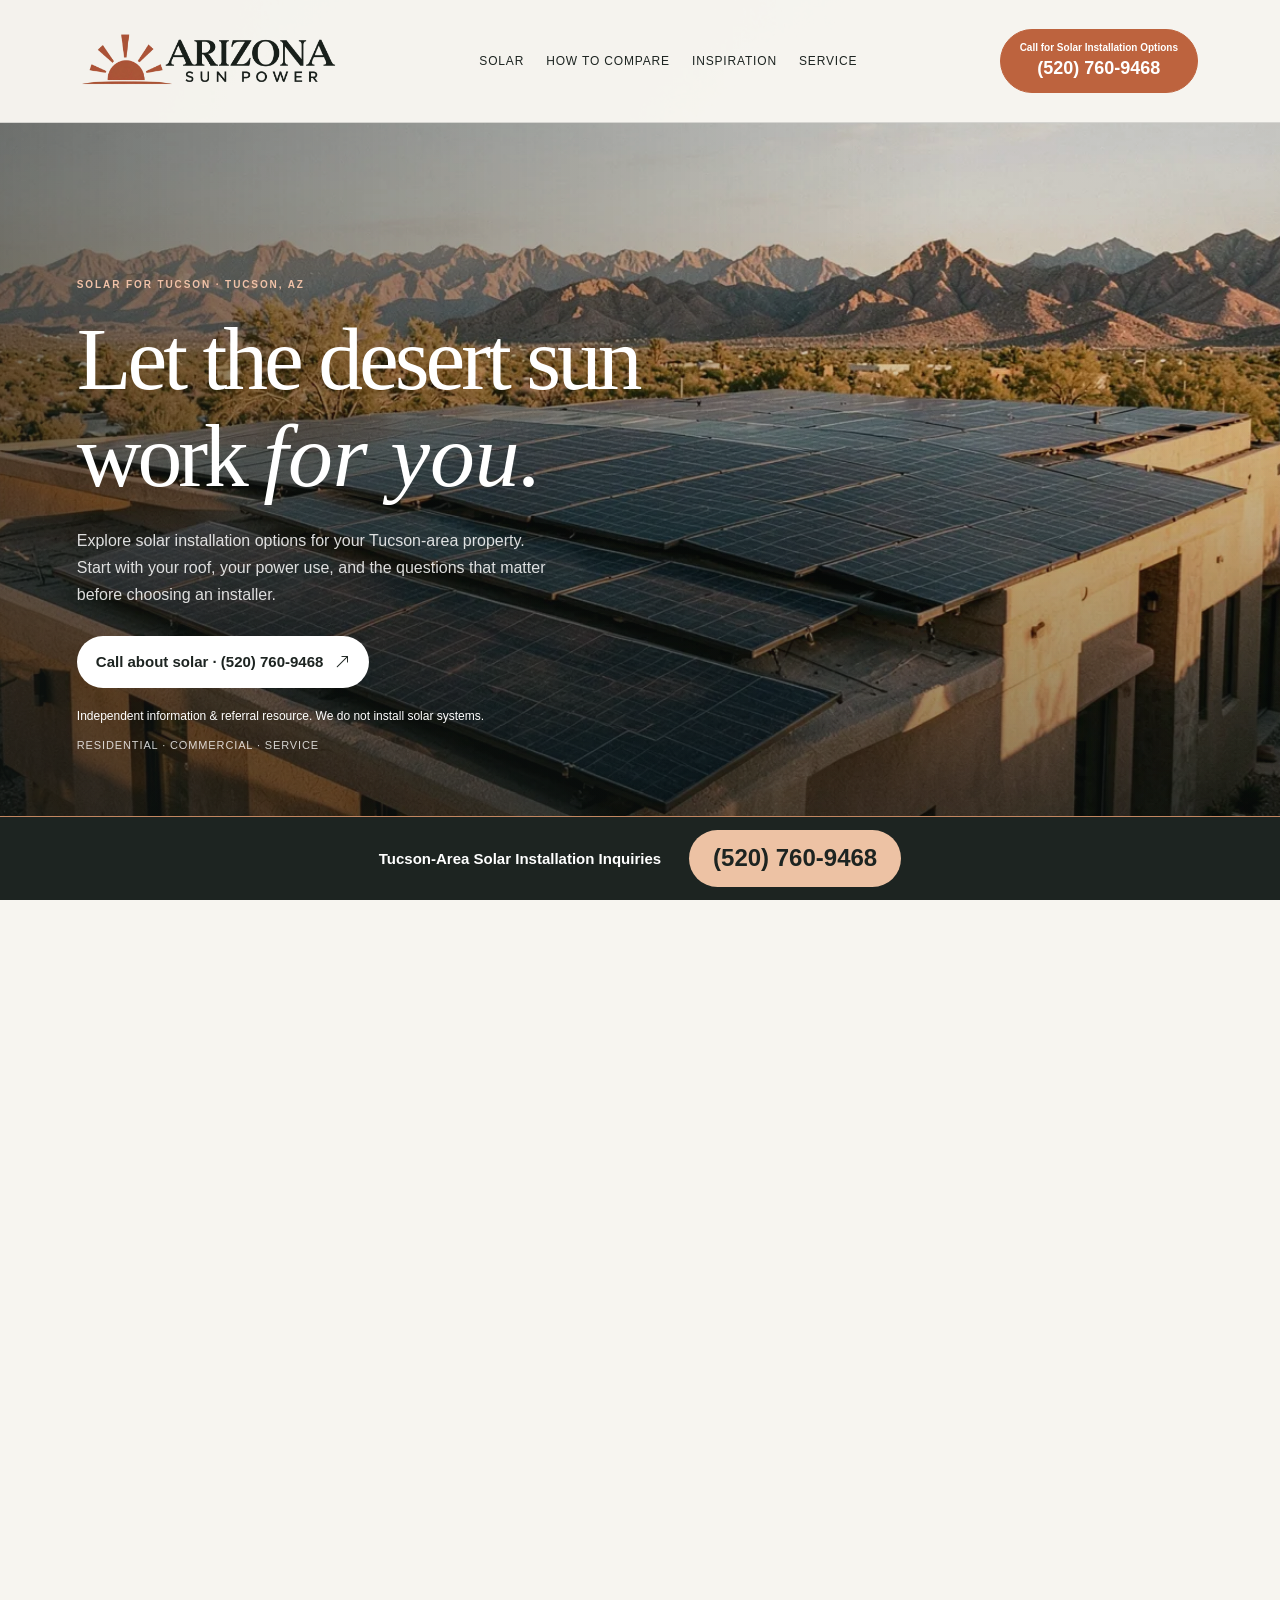
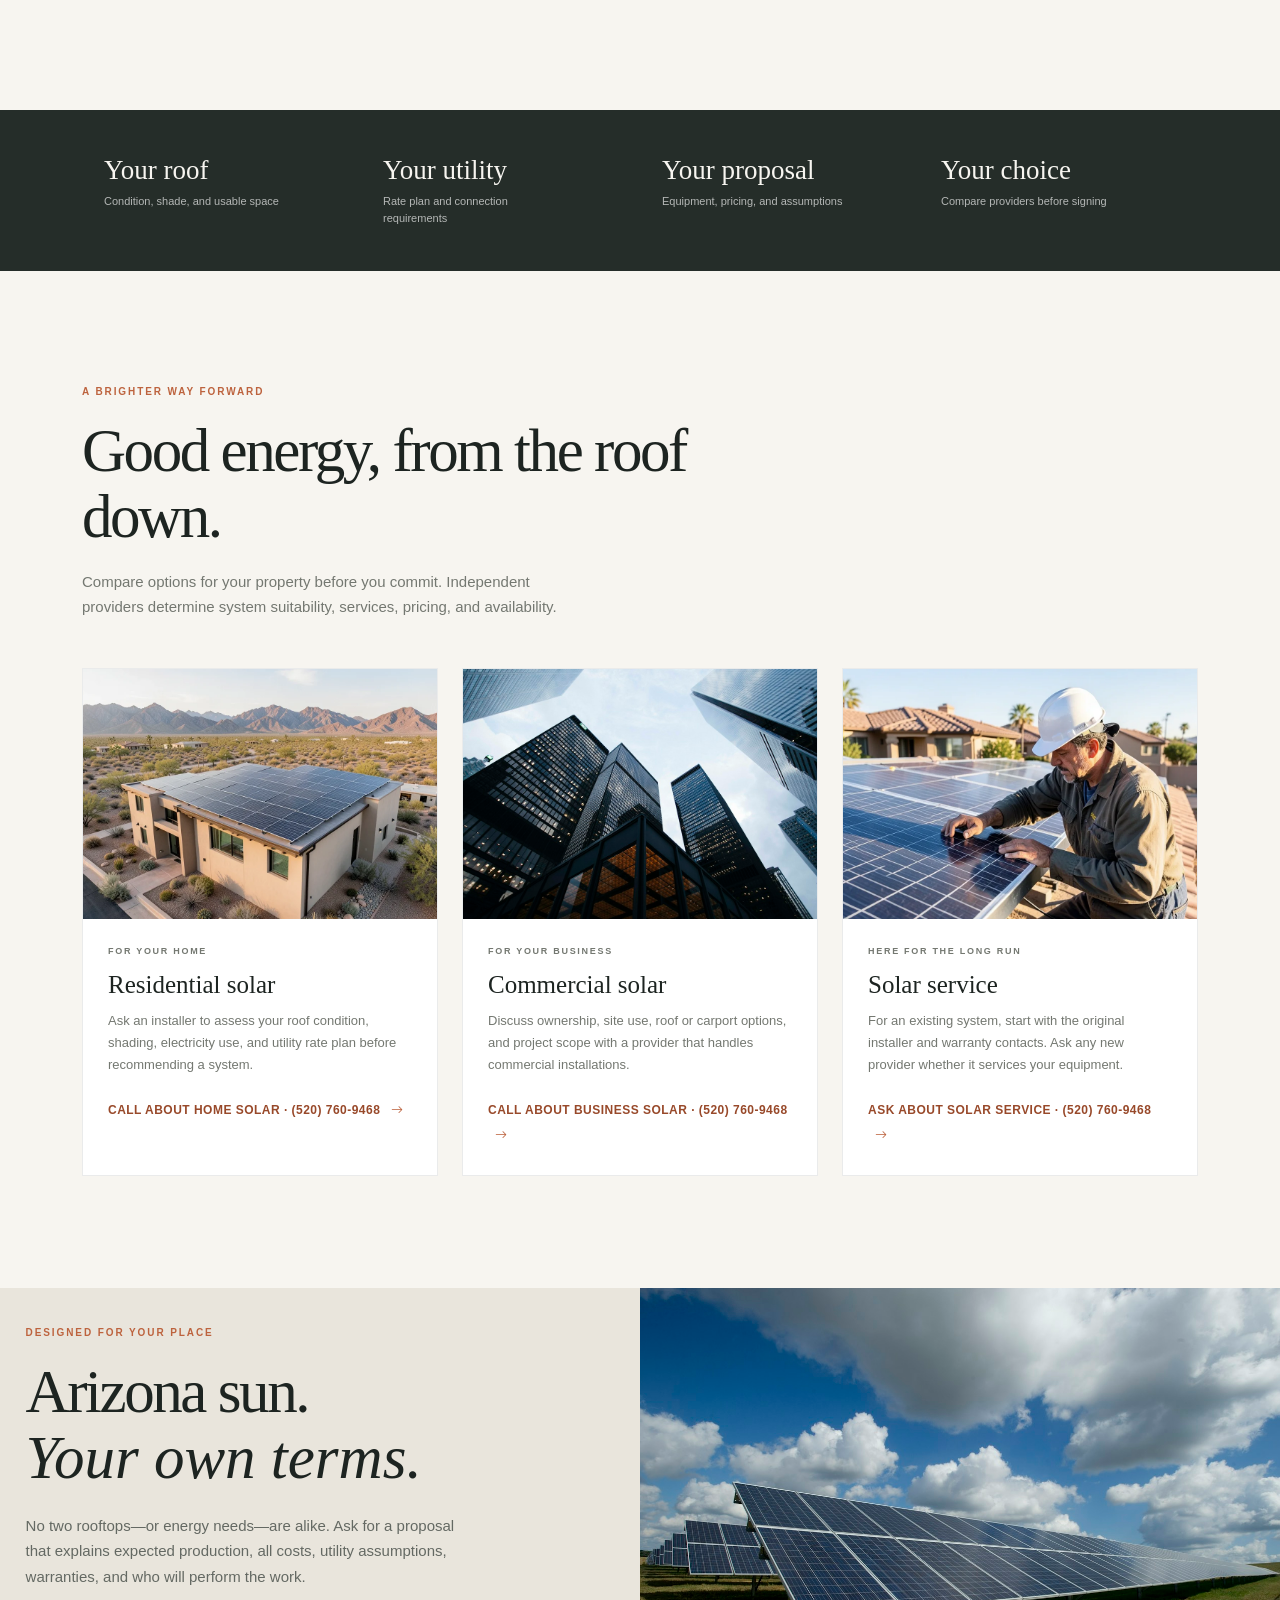
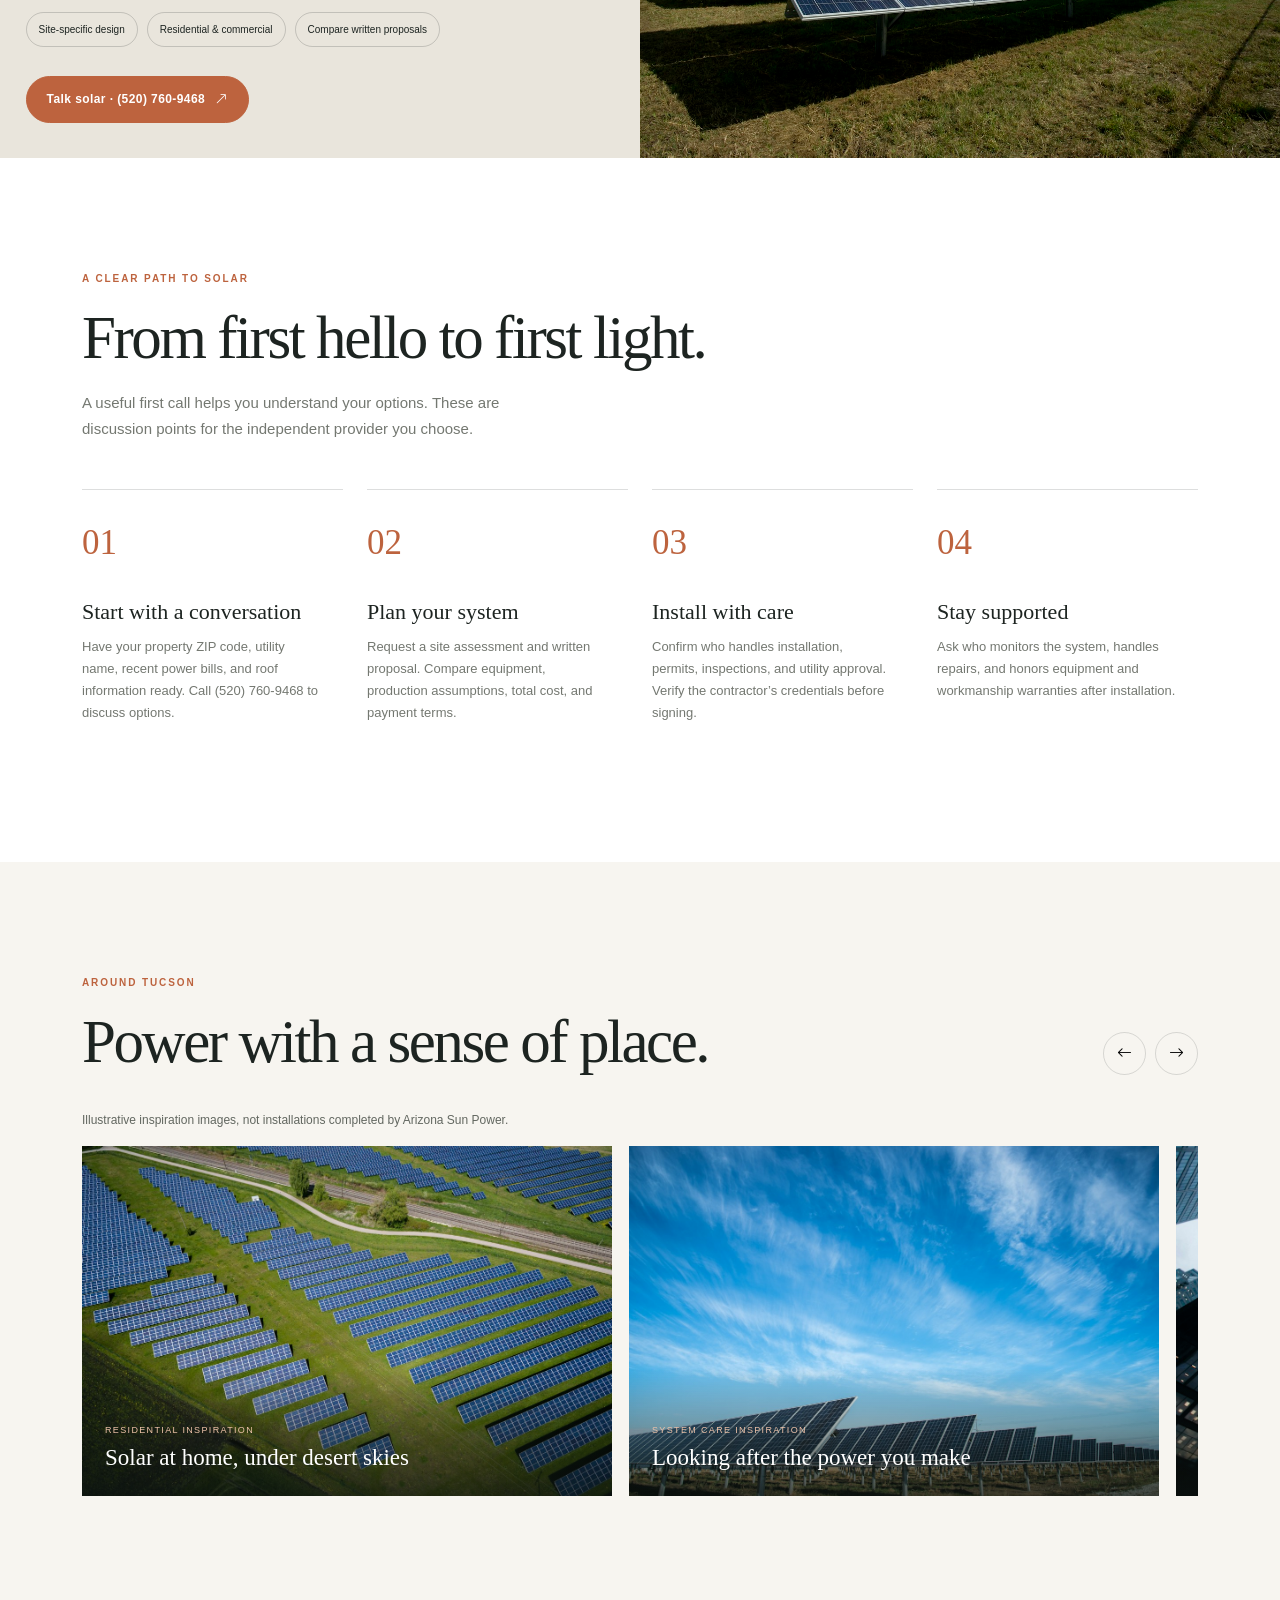
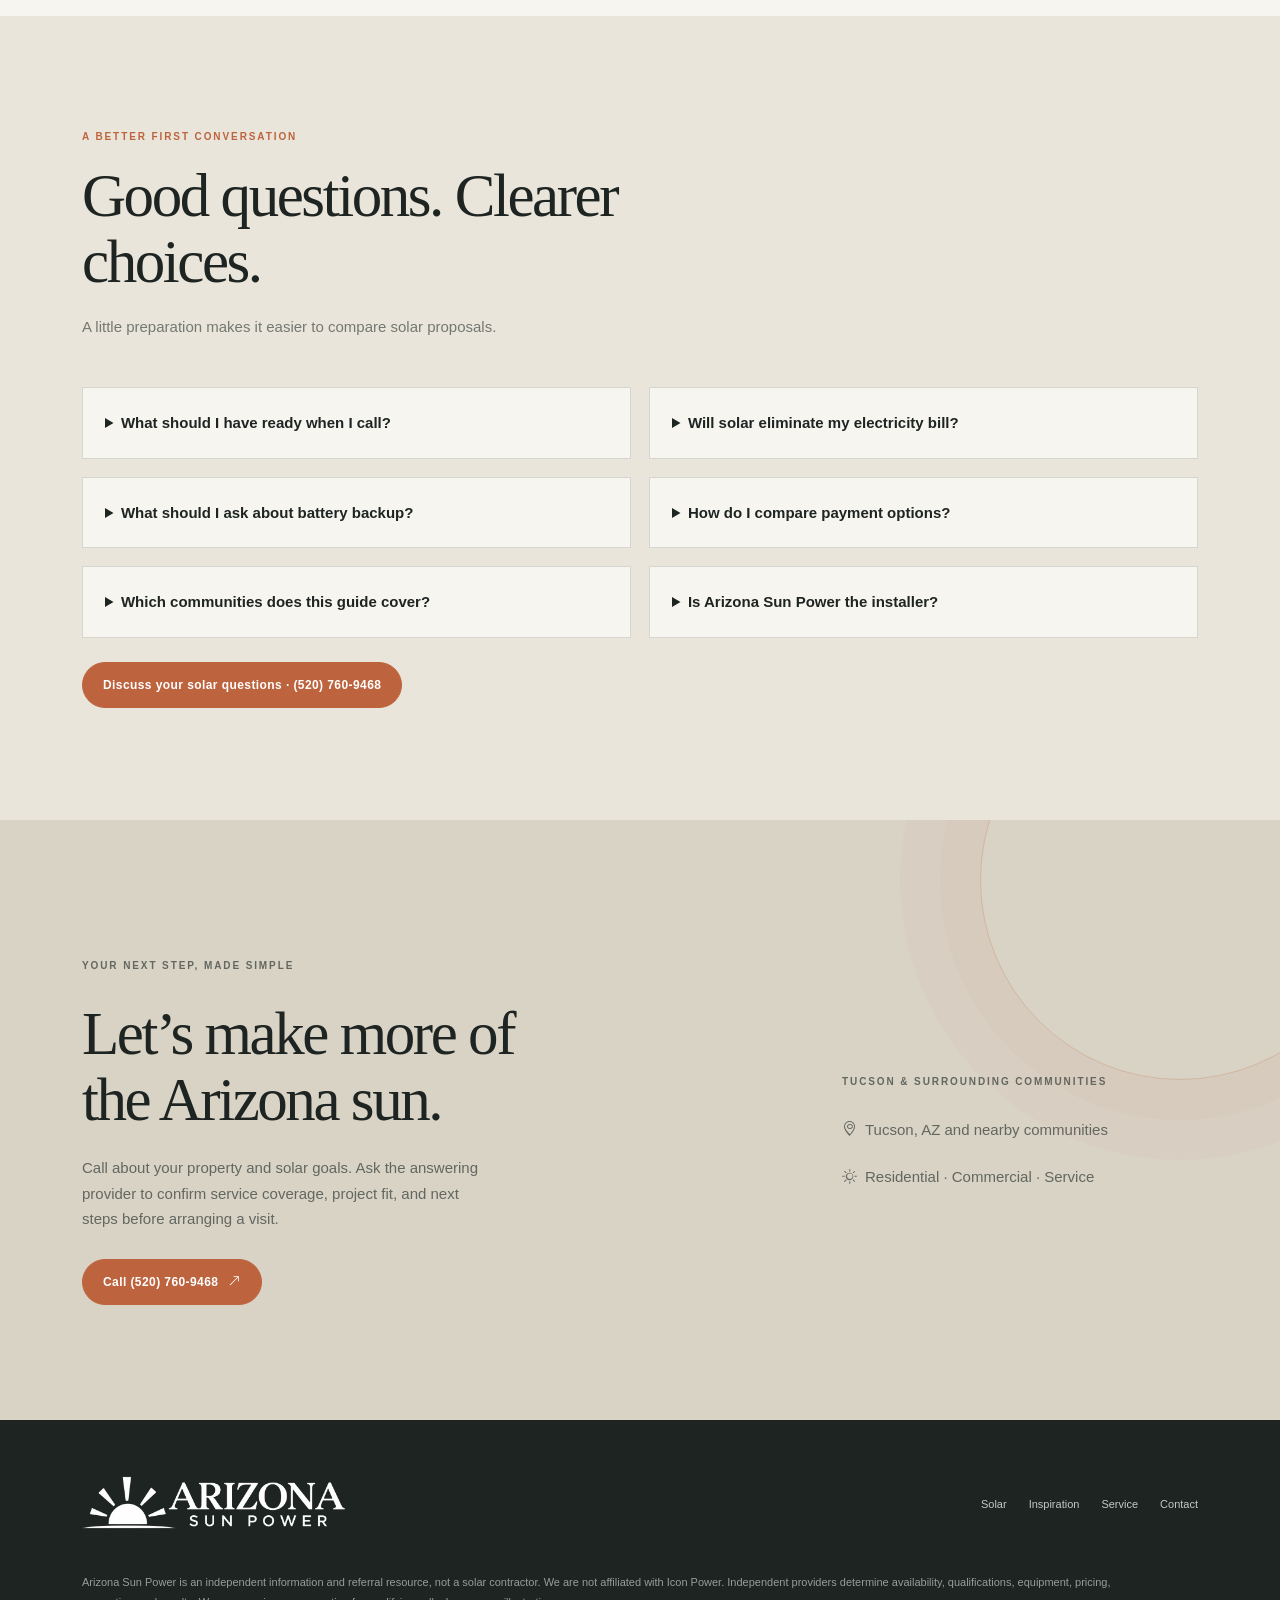
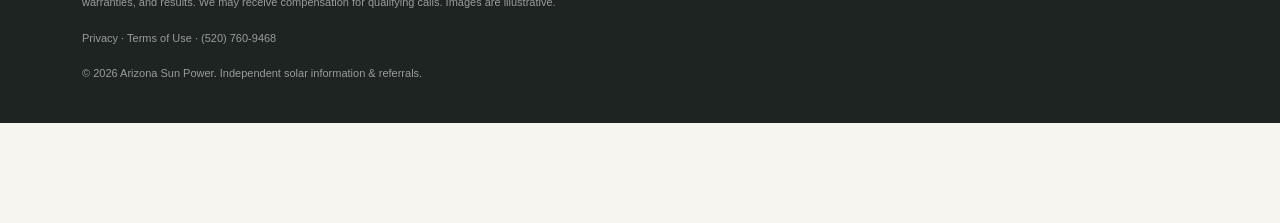
==== commit d1b523a3: "Add files via upload" ====
--- a/index.html
+++ b/index.html
@@ -4,8 +4,8 @@
   <meta charset="utf-8">
   <meta name="viewport" content="width=device-width, initial-scale=1">
   <meta name="theme-color" content="#f7f5f0">
-  <meta name="description" content="Independent solar installation information and referral resources for Phoenix and surrounding communities. Explore solar options and call (602) 555-5555.">
-  <title>Arizona Sun Power | Solar, Made for the Valley</title>
+  <meta name="description" content="Independent solar installation information and referral resources for Tucson and surrounding communities. Explore solar options and call (520) 760-9468.">
+  <title>Arizona Sun Power | Solar Options in Tucson, AZ</title>
   <link href="https://cdn.jsdelivr.net/npm/bootstrap@5.3.3/dist/css/bootstrap.min.css" rel="stylesheet">
   <link rel="preconnect" href="https://fonts.googleapis.com">
   <link rel="preconnect" href="https://fonts.gstatic.com" crossorigin>
@@ -23,7 +23,7 @@
         <a href="#solar">Solar</a><a href="#approach">How to compare</a><a href="#projects">Inspiration</a><a href="#service">Service</a>
         
       </div>
-      <a class="nav-cta" href="tel:+16025555555"><span>Call for Solar Installation Options</span><strong>(602) 555-5555</strong></a>
+      <a class="nav-cta" href="tel:+15207609468"><span>Call for Solar Installation Options</span><strong>(520) 760-9468</strong></a>
     </div>
   </nav>
 
@@ -34,10 +34,10 @@
         <img class="hero-photo second hero-two" src="assets/img-2.webp" alt="A solar-powered home under the Arizona sunset">
         <div class="hero-shade"></div>
         <div class="hero-content">
-          <p class="eyebrow">Solar for the Valley · Phoenix, Arizona</p>
+          <p class="eyebrow">Solar for Tucson · Tucson, AZ</p>
           <h1>Let the desert sun<br>work <em class="script">for you.</em></h1>
-          <p class="hero-copy">Explore solar installation options for your Phoenix-area property. Start with your roof, your power use, and the questions that matter before choosing an installer.</p>
-          <a class="button-light" href="tel:+16025555555">Call about solar · (602) 555-5555 <i class="bi bi-arrow-up-right"></i></a><p class="hero-referral">Independent information &amp; referral resource. We do not install solar systems.</p><span class="hero-note">Residential · Commercial · Service</span>
+          <p class="hero-copy">Explore solar installation options for your Tucson-area property. Start with your roof, your power use, and the questions that matter before choosing an installer.</p>
+          <a class="button-light" href="tel:+15207609468">Call about solar · (520) 760-9468 <i class="bi bi-arrow-up-right"></i></a><p class="hero-referral">Independent information &amp; referral resource. We do not install solar systems.</p><span class="hero-note">Residential · Commercial · Service</span>
         </div>
         <div class="hero-index"><span>01</span> &nbsp; / &nbsp; SUN, WELL SPENT</div>
       </div>
@@ -53,9 +53,9 @@
       <div class="container">
         <div class="section-heading reveal"><p class="eyebrow">A brighter way forward</p><h2>Good energy, from the roof down.</h2><p>Compare options for your property before you commit. Independent providers determine system suitability, services, pricing, and availability.</p></div>
         <div class="row g-4">
-          <div class="col-md-4 reveal"><article class="service-card"><div class="image-frame"><img src="assets/img-3.webp" alt="Solar panels integrated with a modern home"></div><div class="card-copy"><p class="eyebrow">For your home</p><h3>Residential solar</h3><p>Ask an installer to assess your roof condition, shading, electricity use, and utility rate plan before recommending a system.</p><a class="text-link" href="tel:+16025555555">Call about home solar · (602) 555-5555 <i class="bi bi-arrow-right"></i></a></div></article></div>
-          <div class="col-md-4 reveal"><article class="service-card"><div class="image-frame"><img src="assets/img-4.jpg" alt="Modern commercial building in bright desert light"></div><div class="card-copy"><p class="eyebrow">For your business</p><h3>Commercial solar</h3><p>Discuss ownership, site use, roof or carport options, and project scope with a provider that handles commercial installations.</p><a class="text-link" href="tel:+16025555555">Call about business solar · (602) 555-5555 <i class="bi bi-arrow-right"></i></a></div></article></div>
-          <div class="col-md-4 reveal"><article class="service-card" id="service"><div class="image-frame"><img src="assets/img-5.webp" alt="Solar panels being checked by a technician"></div><div class="card-copy"><p class="eyebrow">Here for the long run</p><h3>Solar service</h3><p>For an existing system, start with the original installer and warranty contacts. Ask any new provider whether it services your equipment.</p><a class="text-link" href="tel:+16025555555">Ask about solar service · (602) 555-5555 <i class="bi bi-arrow-right"></i></a></div></article></div>
+          <div class="col-md-4 reveal"><article class="service-card"><div class="image-frame"><img src="assets/img-3.webp" alt="Solar panels integrated with a modern home"></div><div class="card-copy"><p class="eyebrow">For your home</p><h3>Residential solar</h3><p>Ask an installer to assess your roof condition, shading, electricity use, and utility rate plan before recommending a system.</p><a class="text-link" href="tel:+15207609468">Call about home solar · (520) 760-9468 <i class="bi bi-arrow-right"></i></a></div></article></div>
+          <div class="col-md-4 reveal"><article class="service-card"><div class="image-frame"><img src="assets/img-4.jpg" alt="Modern commercial building in bright desert light"></div><div class="card-copy"><p class="eyebrow">For your business</p><h3>Commercial solar</h3><p>Discuss ownership, site use, roof or carport options, and project scope with a provider that handles commercial installations.</p><a class="text-link" href="tel:+15207609468">Call about business solar · (520) 760-9468 <i class="bi bi-arrow-right"></i></a></div></article></div>
+          <div class="col-md-4 reveal"><article class="service-card" id="service"><div class="image-frame"><img src="assets/img-5.webp" alt="Solar panels being checked by a technician"></div><div class="card-copy"><p class="eyebrow">Here for the long run</p><h3>Solar service</h3><p>For an existing system, start with the original installer and warranty contacts. Ask any new provider whether it services your equipment.</p><a class="text-link" href="tel:+15207609468">Ask about solar service · (520) 760-9468 <i class="bi bi-arrow-right"></i></a></div></article></div>
         </div>
       </div>
     </section>
@@ -63,7 +63,7 @@
     <section class="split-section" id="approach">
       <div class="container-fluid px-0"><div class="row g-0 align-items-stretch">
         <div class="col-lg-6 order-lg-2"><img class="split-image" src="assets/img-6.jpg" alt="Sunlit solar array on a Southwestern home"></div>
-        <div class="col-lg-6 order-lg-1 d-flex align-items-center"><div class="split-copy reveal"><p class="eyebrow">Designed for your place</p><h2>Arizona sun.<br><em class="script">Your own terms.</em></h2><p>No two rooftops—or energy needs—are alike. Ask for a proposal that explains expected production, all costs, utility assumptions, warranties, and who will perform the work.</p><div class="chips"><span class="chip">Site-specific design</span><span class="chip">Residential &amp; commercial</span><span class="chip">Compare written proposals</span></div><a class="button-main" href="tel:+16025555555">Talk solar · (602) 555-5555 <i class="bi bi-arrow-up-right"></i></a></div></div>
+        <div class="col-lg-6 order-lg-1 d-flex align-items-center"><div class="split-copy reveal"><p class="eyebrow">Designed for your place</p><h2>Arizona sun.<br><em class="script">Your own terms.</em></h2><p>No two rooftops—or energy needs—are alike. Ask for a proposal that explains expected production, all costs, utility assumptions, warranties, and who will perform the work.</p><div class="chips"><span class="chip">Site-specific design</span><span class="chip">Residential &amp; commercial</span><span class="chip">Compare written proposals</span></div><a class="button-main" href="tel:+15207609468">Talk solar · (520) 760-9468 <i class="bi bi-arrow-up-right"></i></a></div></div>
       </div></div>
     </section>
 
@@ -71,7 +71,7 @@
       <div class="container">
         <div class="section-heading reveal"><p class="eyebrow">A clear path to solar</p><h2>From first hello to first light.</h2><p>A useful first call helps you understand your options. These are discussion points for the independent provider you choose.</p></div>
         <div class="row g-4">
-          <div class="col-6 col-lg-3 reveal"><article class="step"><div class="step-num">01</div><h3>Start with a conversation</h3><p>Have your property ZIP code, utility name, recent power bills, and roof information ready. Call (602) 555-5555 to discuss options.</p></article></div>
+          <div class="col-6 col-lg-3 reveal"><article class="step"><div class="step-num">01</div><h3>Start with a conversation</h3><p>Have your property ZIP code, utility name, recent power bills, and roof information ready. Call (520) 760-9468 to discuss options.</p></article></div>
           <div class="col-6 col-lg-3 reveal"><article class="step"><div class="step-num">02</div><h3>Plan your system</h3><p>Request a site assessment and written proposal. Compare equipment, production assumptions, total cost, and payment terms.</p></article></div>
           <div class="col-6 col-lg-3 reveal"><article class="step"><div class="step-num">03</div><h3>Install with care</h3><p>Confirm who handles installation, permits, inspections, and utility approval. Verify the contractor’s credentials before signing.</p></article></div>
           <div class="col-6 col-lg-3 reveal"><article class="step"><div class="step-num">04</div><h3>Stay supported</h3><p>Ask who monitors the system, handles repairs, and honors equipment and workmanship warranties after installation.</p></article></div>
@@ -81,7 +81,7 @@
 
     <section class="section-pad work-section" id="projects">
       <div class="container">
-        <div class="work-head"><div class="section-heading reveal"><p class="eyebrow">Around the Valley</p><h2>Power with a sense of place.</h2></div><div class="slider-controls"><button class="slider-btn" data-slide="-1" aria-label="Previous project"><i class="bi bi-arrow-left"></i></button><button class="slider-btn" data-slide="1" aria-label="Next project"><i class="bi bi-arrow-right"></i></button></div></div>
+        <div class="work-head"><div class="section-heading reveal"><p class="eyebrow">Around Tucson</p><h2>Power with a sense of place.</h2></div><div class="slider-controls"><button class="slider-btn" data-slide="-1" aria-label="Previous project"><i class="bi bi-arrow-left"></i></button><button class="slider-btn" data-slide="1" aria-label="Next project"><i class="bi bi-arrow-right"></i></button></div></div>
         <p class="photo-note">Illustrative inspiration images, not installations completed by Arizona Sun Power.</p><div class="work-slider" id="workSlider" aria-label="Illustrative solar inspiration photographs">
           <article class="work-item"><img src="assets/img-7.jpg" alt="Residential solar in a desert neighborhood"><div class="work-caption"><span>Residential inspiration</span><strong>Solar at home, under desert skies</strong></div></article>
           <article class="work-item"><img src="assets/img-8.jpg" alt="Sunlight over a solar panel installation"><div class="work-caption"><span>System care inspiration</span><strong>Looking after the power you make</strong></div></article>
@@ -95,13 +95,13 @@
 <details><summary>Will solar eliminate my electricity bill?</summary><p>Ask for a written explanation of expected production and any remaining utility charges. Results depend on your system, use, rate plan, and other property-specific factors. No savings or bill outcome is guaranteed here.</p></details>
 <details><summary>What should I ask about battery backup?</summary><p>Ask which circuits the proposed system can support, for how long, and whether backup equipment is included. Have the provider explain the specific equipment and operating limits.</p></details>
 <details><summary>How do I compare payment options?</summary><p>Compare total cost, ownership, payment changes, maintenance responsibilities, warranties, and what happens if you sell your home. Have the provider explain every agreement before you sign.</p></details>
-<details><summary>Which communities does this guide cover?</summary><p>Our geographic focus includes Phoenix, Scottsdale, Tempe, Mesa, Chandler, Gilbert, Glendale, Peoria, Goodyear, Avondale, and nearby communities. A provider must confirm availability for your ZIP code; this list is not a coverage guarantee.</p></details>
+<details><summary>Which communities does this guide cover?</summary><p>Our geographic focus includes Tucson, AZ, and surrounding communities. A provider must confirm availability for your ZIP code; this list is not a coverage guarantee.</p></details>
 <details><summary>Is Arizona Sun Power the installer?</summary><p>No. Arizona Sun Power is an independent information and referral resource. We do not design, install, finance, or service solar systems. Providers are independent businesses, and we may receive compensation for qualifying calls.</p></details>
-</div><a class="button-main mt-4" href="tel:+16025555555">Discuss your solar questions · (602) 555-5555</a></div></section>
+</div><a class="button-main mt-4" href="tel:+15207609468">Discuss your solar questions · (520) 760-9468</a></div></section>
     <section class="closing" id="contact">
       <div class="container"><div class="row align-items-center">
-        <div class="col-lg-8 reveal"><p class="eyebrow">Your next step, made simple</p><h2>Let’s make more of<br>the Arizona sun.</h2><p>Call about your property and solar goals. Ask the answering provider to confirm service coverage, project fit, and next steps before arranging a visit.</p><a class="button-main" href="tel:+16025555555">Call (602) 555-5555 <i class="bi bi-arrow-up-right"></i></a></div>
-        <div class="col-lg-4 mt-5 mt-lg-0 reveal"><p class="eyebrow">Serving Greater Phoenix</p><p class="mb-2"><i class="bi bi-geo-alt me-2"></i>Phoenix, Arizona and nearby communities</p><p class="mb-0"><i class="bi bi-sun me-2"></i>Residential · Commercial · Service</p></div>
+        <div class="col-lg-8 reveal"><p class="eyebrow">Your next step, made simple</p><h2>Let’s make more of<br>the Arizona sun.</h2><p>Call about your property and solar goals. Ask the answering provider to confirm service coverage, project fit, and next steps before arranging a visit.</p><a class="button-main" href="tel:+15207609468">Call (520) 760-9468 <i class="bi bi-arrow-up-right"></i></a></div>
+        <div class="col-lg-4 mt-5 mt-lg-0 reveal"><p class="eyebrow">Tucson &amp; surrounding communities</p><p class="mb-2"><i class="bi bi-geo-alt me-2"></i>Tucson, AZ and nearby communities</p><p class="mb-0"><i class="bi bi-sun me-2"></i>Residential · Commercial · Service</p></div>
       </div></div>
     </section>
   </main>
@@ -109,11 +109,11 @@
   <footer>
     <div class="container d-flex flex-wrap justify-content-between align-items-center">
       <a class="brand" href="#home"><img class="brand-logo" src="assets/arizona-sun-power-logo.png" alt="Arizona Sun Power" width="893" height="300"></a>
-      <div class="footer-links"><a href="#solar">Solar</a><a href="#projects">Inspiration</a><a href="#service">Service</a><a href="tel:+16025555555">Contact</a></div>
-      <div class="footer-small w-100 mt-4"><p>Arizona Sun Power is an independent information and referral resource, not a solar contractor. We are not affiliated with Icon Power. Independent providers determine availability, qualifications, equipment, pricing, warranties, and results. We may receive compensation for qualifying calls. Images are illustrative.</p><p><a href="privacy.html">Privacy</a> · <a href="terms.html">Terms of Use</a> · <a href="tel:+16025555555">(602) 555-5555</a></p>© 2026 Arizona Sun Power. Independent solar information &amp; referrals.</div>
+      <div class="footer-links"><a href="#solar">Solar</a><a href="#projects">Inspiration</a><a href="#service">Service</a><a href="tel:+15207609468">Contact</a></div>
+      <div class="footer-small w-100 mt-4"><p>Arizona Sun Power is an independent information and referral resource, not a solar contractor. We are not affiliated with Icon Power. Independent providers determine availability, qualifications, equipment, pricing, warranties, and results. We may receive compensation for qualifying calls. Images are illustrative.</p><p><a href="privacy.html">Privacy</a> · <a href="terms.html">Terms of Use</a> · <a href="tel:+15207609468">(520) 760-9468</a></p>© 2026 Arizona Sun Power. Independent solar information &amp; referrals.</div>
     </div>
   </footer>
-  <aside class="call-banner" aria-label="Call about solar"><span>Explore Solar Installation Options</span><a href="tel:+16025555555">(602) 555-5555</a></aside>
+  <aside class="call-banner" aria-label="Call about solar"><span>Tucson-Area Solar Installation Inquiries</span><a href="tel:+15207609468">(520) 760-9468</a></aside>
   <script>
     (() => {
       const nav = document.querySelector('.site-nav');
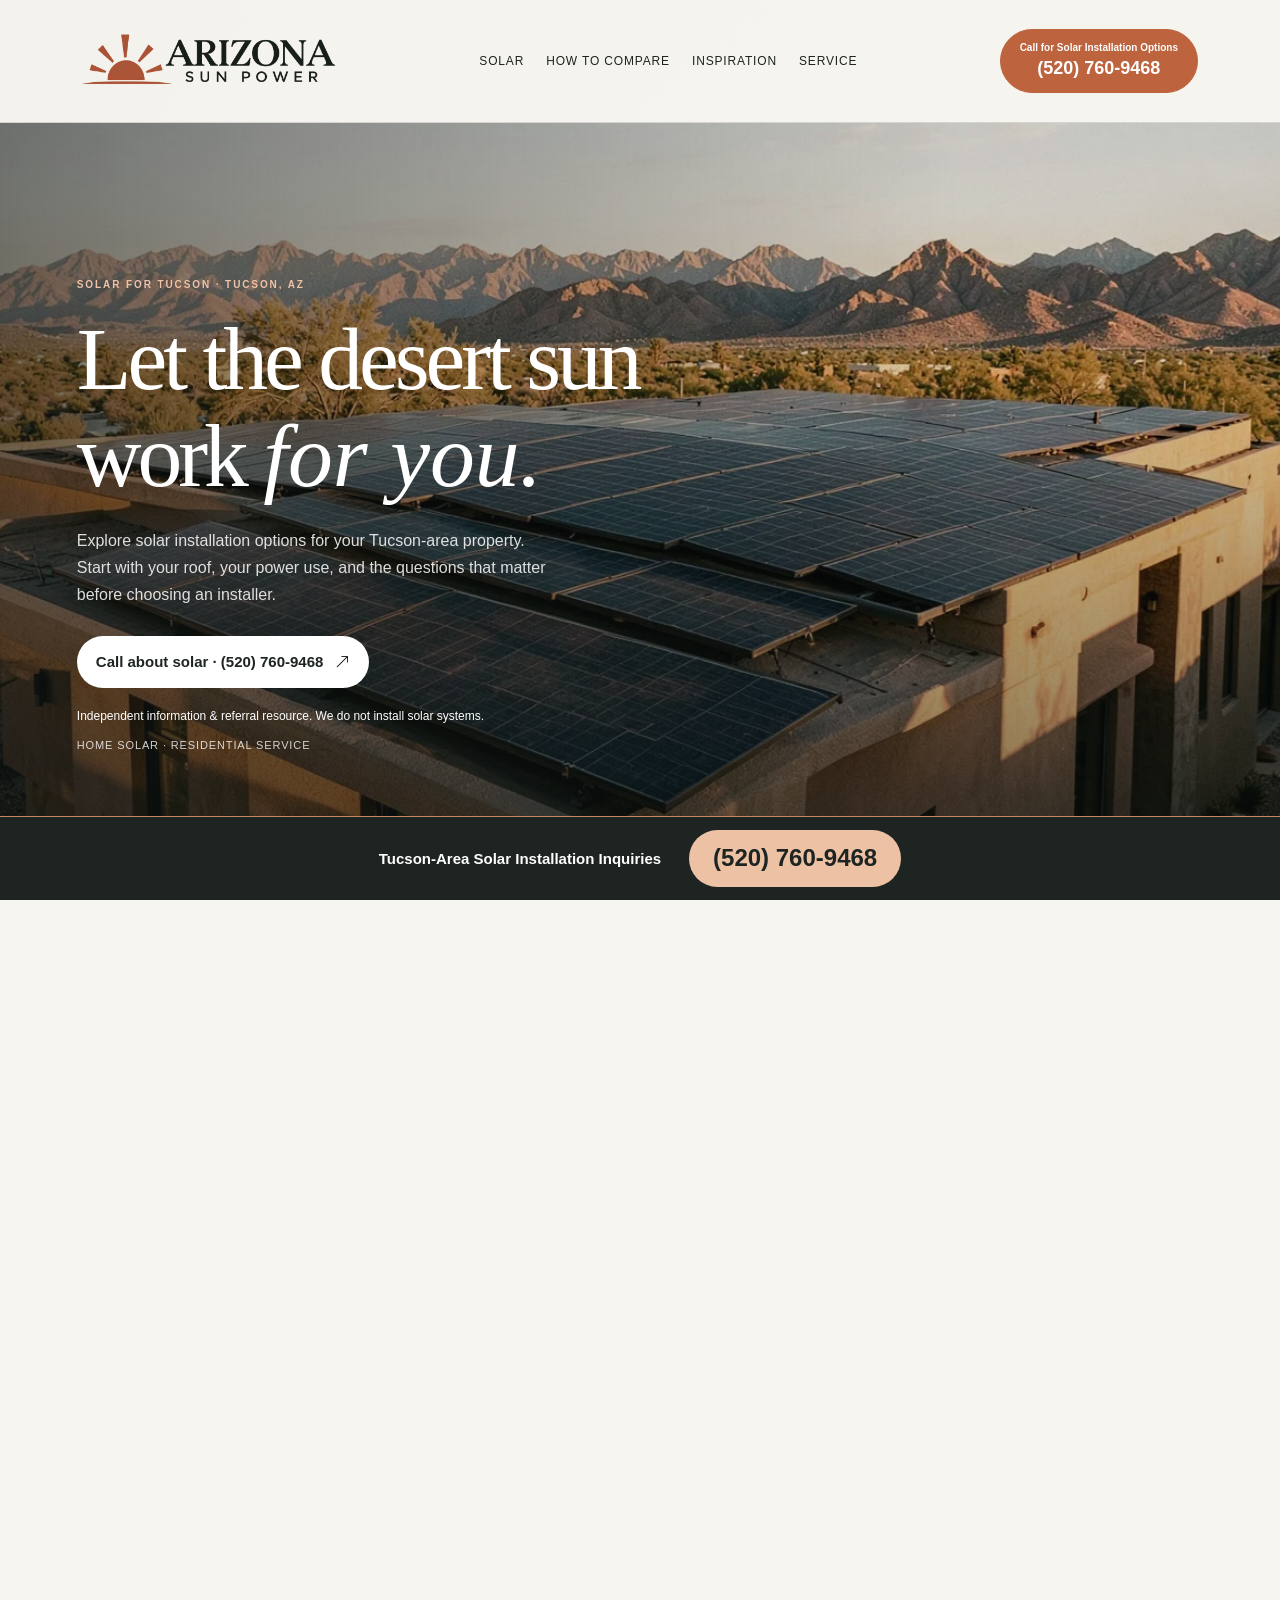
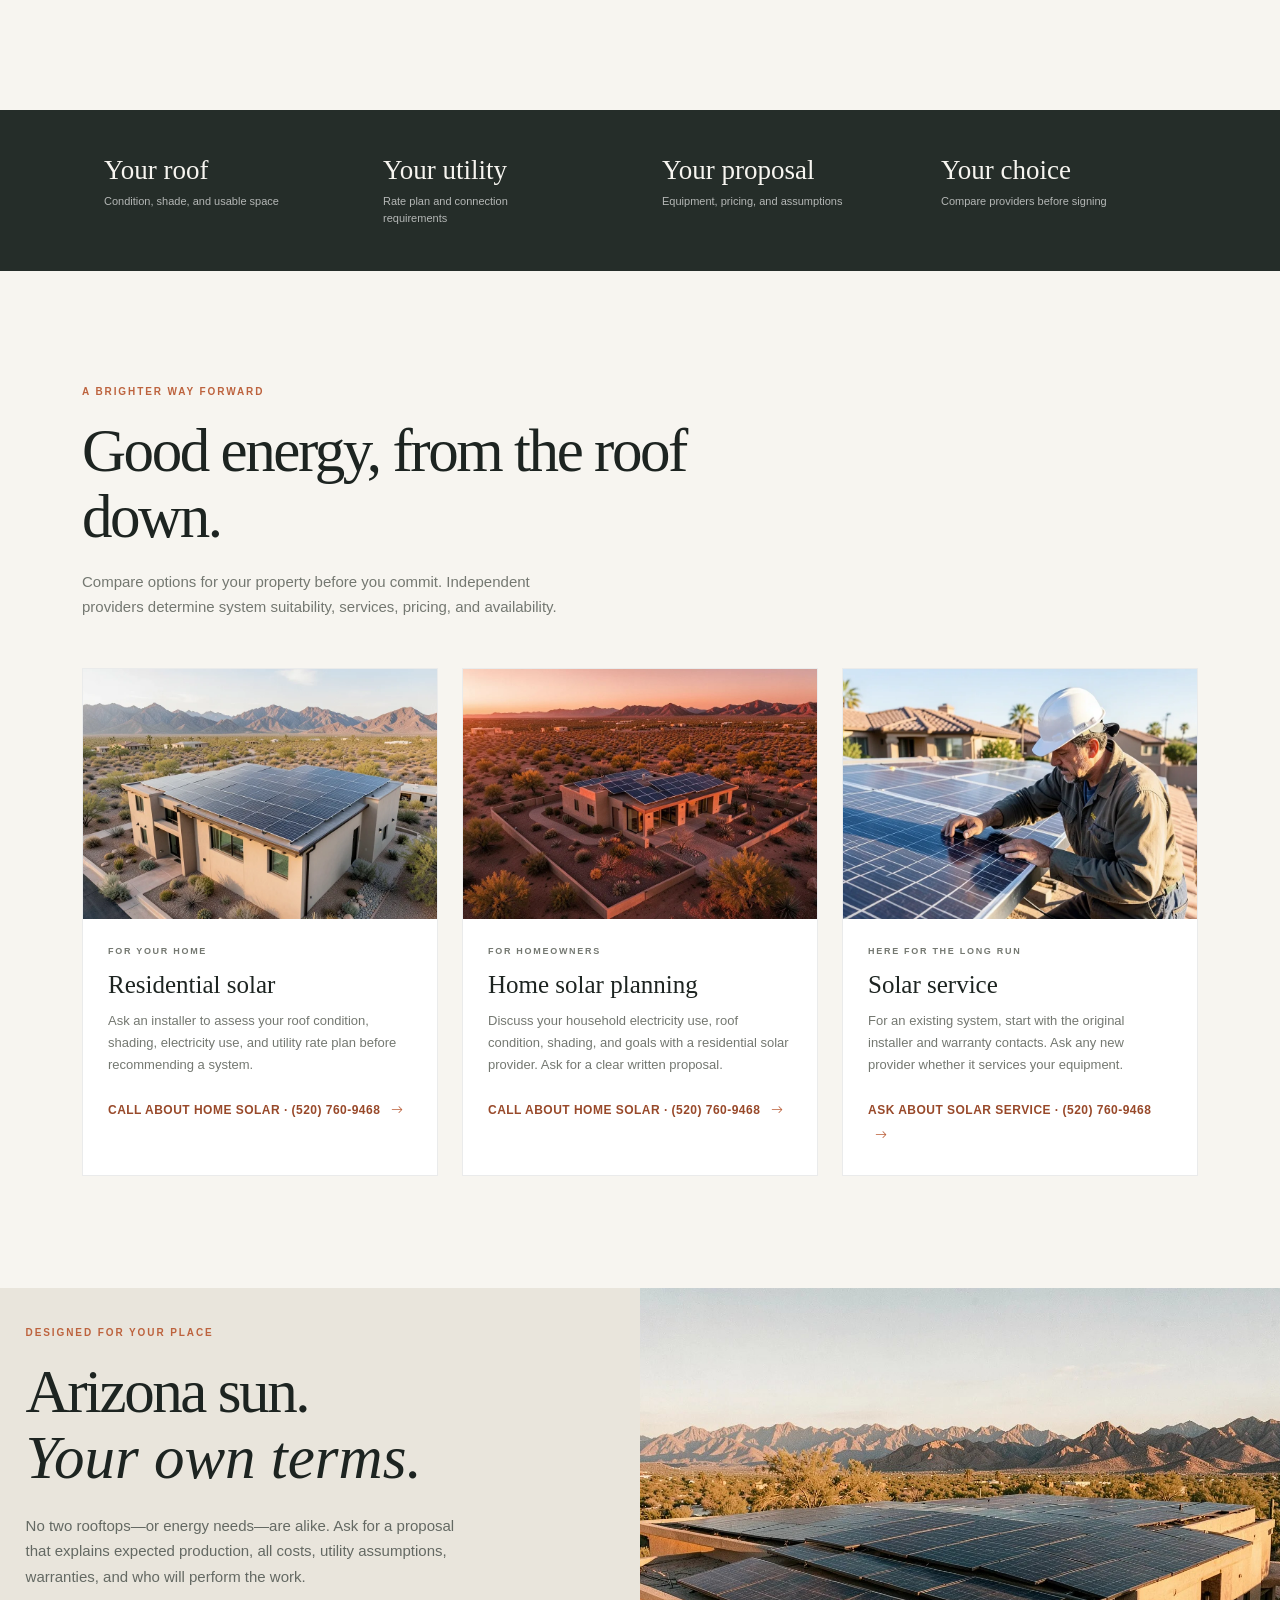
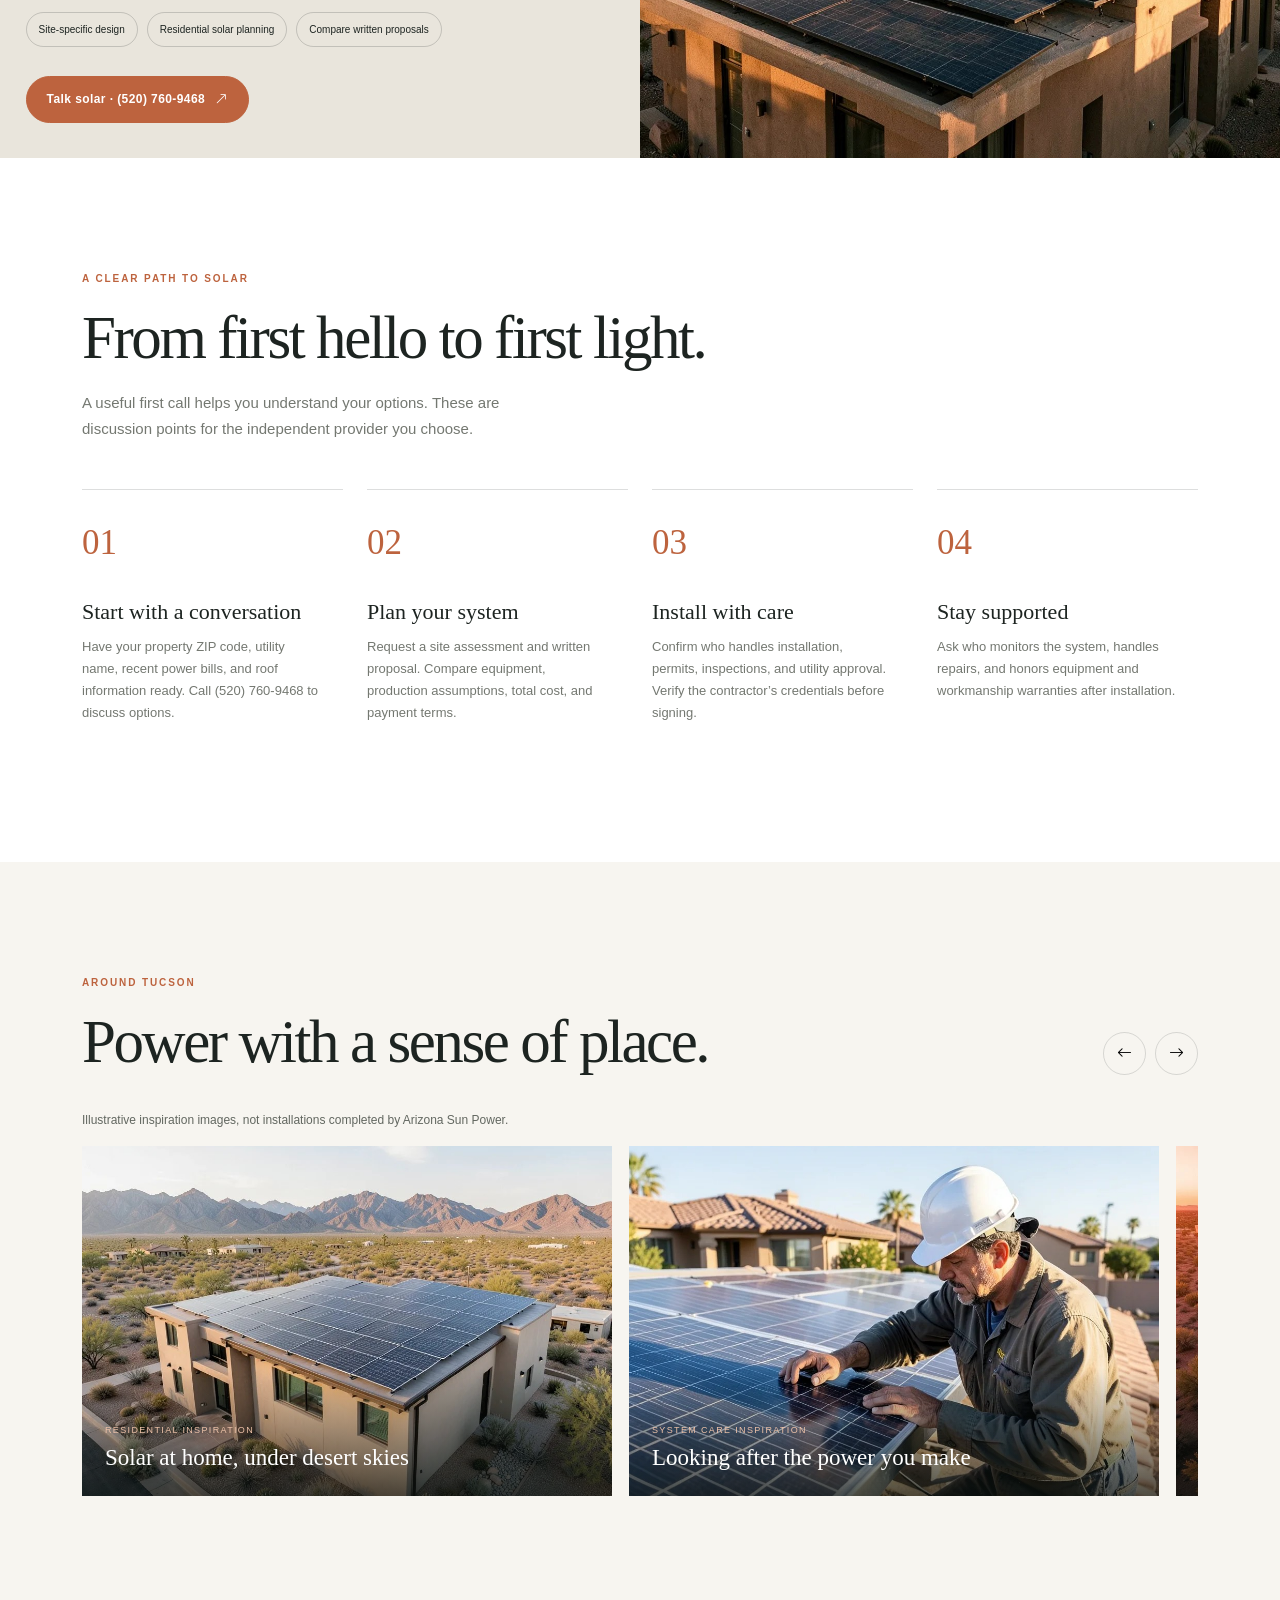
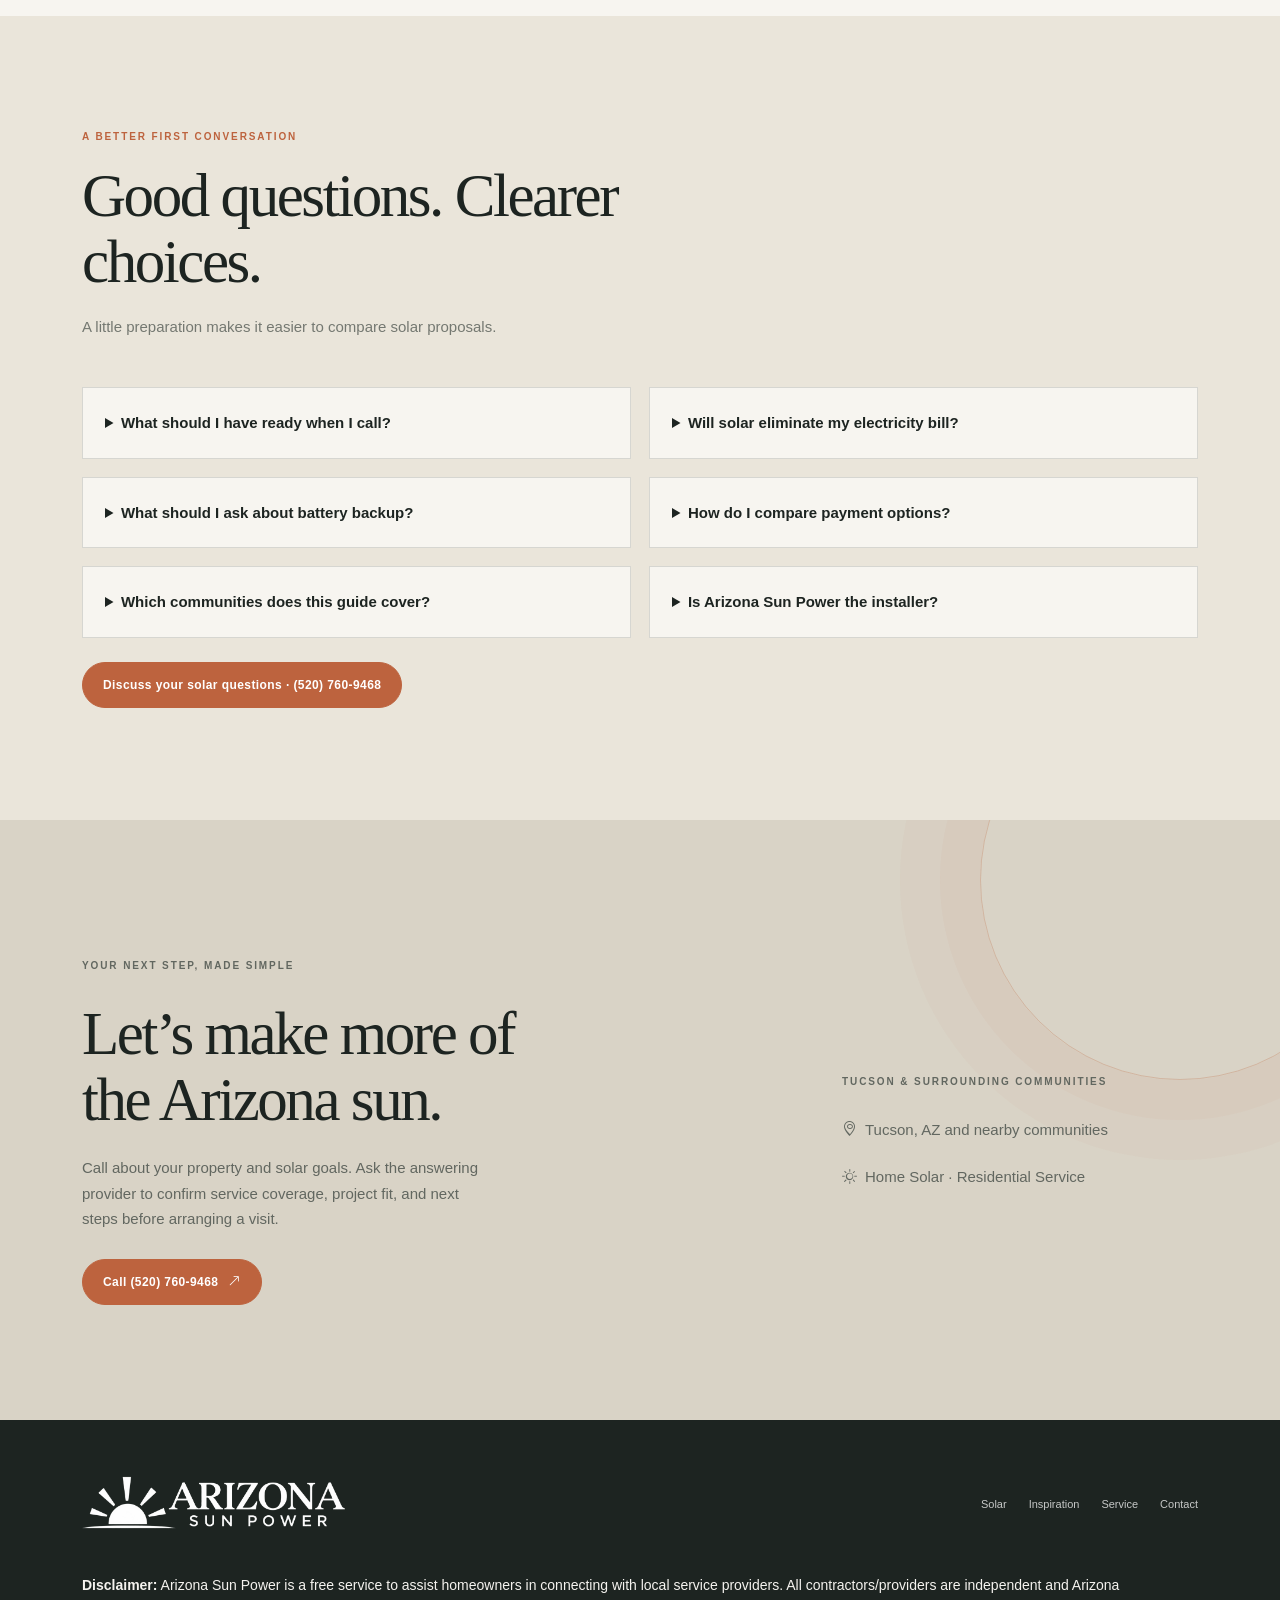
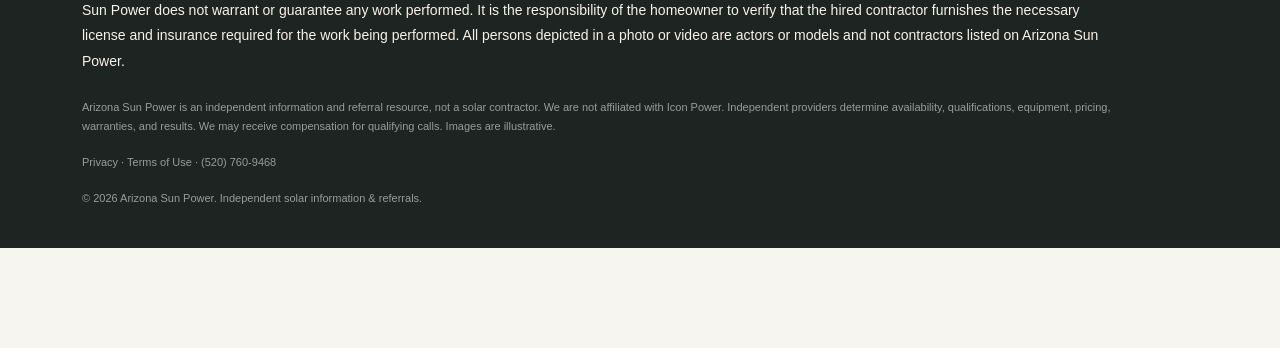
==== commit 43583222: "Add files via upload" ====
--- a/index.html
+++ b/index.html
@@ -12,7 +12,8 @@
   <link href="https://fonts.googleapis.com/css2?family=DM+Sans:wght@400;500;600;700&family=Playfair+Display:wght@500;600;700&family=Pinyon+Script&display=swap" rel="stylesheet">
   <link rel="stylesheet" href="https://cdn.jsdelivr.net/npm/bootstrap-icons@1.11.3/font/bootstrap-icons.min.css">
   
-<link rel="stylesheet" href="css/style.css?v=arizona-logo-1">
+<link rel="stylesheet" href="css/style.css?v=residential-only-2">
+<link rel="canonical" href="https://lamorindasolar.com/">
 </head>
 <body><a class="skip-link" href="#solar">Skip to content</a>
   <nav class="site-nav" aria-label="Main navigation">
@@ -37,7 +38,7 @@
           <p class="eyebrow">Solar for Tucson · Tucson, AZ</p>
           <h1>Let the desert sun<br>work <em class="script">for you.</em></h1>
           <p class="hero-copy">Explore solar installation options for your Tucson-area property. Start with your roof, your power use, and the questions that matter before choosing an installer.</p>
-          <a class="button-light" href="tel:+15207609468">Call about solar · (520) 760-9468 <i class="bi bi-arrow-up-right"></i></a><p class="hero-referral">Independent information &amp; referral resource. We do not install solar systems.</p><span class="hero-note">Residential · Commercial · Service</span>
+          <a class="button-light" href="tel:+15207609468">Call about solar · (520) 760-9468 <i class="bi bi-arrow-up-right"></i></a><p class="hero-referral">Independent information &amp; referral resource. We do not install solar systems.</p><span class="hero-note">Home Solar · Residential Service</span>
         </div>
         <div class="hero-index"><span>01</span> &nbsp; / &nbsp; SUN, WELL SPENT</div>
       </div>
@@ -54,7 +55,7 @@
         <div class="section-heading reveal"><p class="eyebrow">A brighter way forward</p><h2>Good energy, from the roof down.</h2><p>Compare options for your property before you commit. Independent providers determine system suitability, services, pricing, and availability.</p></div>
         <div class="row g-4">
           <div class="col-md-4 reveal"><article class="service-card"><div class="image-frame"><img src="assets/img-3.webp" alt="Solar panels integrated with a modern home"></div><div class="card-copy"><p class="eyebrow">For your home</p><h3>Residential solar</h3><p>Ask an installer to assess your roof condition, shading, electricity use, and utility rate plan before recommending a system.</p><a class="text-link" href="tel:+15207609468">Call about home solar · (520) 760-9468 <i class="bi bi-arrow-right"></i></a></div></article></div>
-          <div class="col-md-4 reveal"><article class="service-card"><div class="image-frame"><img src="assets/img-4.jpg" alt="Modern commercial building in bright desert light"></div><div class="card-copy"><p class="eyebrow">For your business</p><h3>Commercial solar</h3><p>Discuss ownership, site use, roof or carport options, and project scope with a provider that handles commercial installations.</p><a class="text-link" href="tel:+15207609468">Call about business solar · (520) 760-9468 <i class="bi bi-arrow-right"></i></a></div></article></div>
+          <div class="col-md-4 reveal"><article class="service-card"><div class="image-frame"><img src="assets/img-4.jpg?v=residential2" alt="Residential rooftop solar panels on a Southwestern home"></div><div class="card-copy"><p class="eyebrow">For homeowners</p><h3>Home solar planning</h3><p>Discuss your household electricity use, roof condition, shading, and goals with a residential solar provider. Ask for a clear written proposal.</p><a class="text-link" href="tel:+15207609468">Call about home solar · (520) 760-9468 <i class="bi bi-arrow-right"></i></a></div></article></div>
           <div class="col-md-4 reveal"><article class="service-card" id="service"><div class="image-frame"><img src="assets/img-5.webp" alt="Solar panels being checked by a technician"></div><div class="card-copy"><p class="eyebrow">Here for the long run</p><h3>Solar service</h3><p>For an existing system, start with the original installer and warranty contacts. Ask any new provider whether it services your equipment.</p><a class="text-link" href="tel:+15207609468">Ask about solar service · (520) 760-9468 <i class="bi bi-arrow-right"></i></a></div></article></div>
         </div>
       </div>
@@ -62,8 +63,8 @@
 
     <section class="split-section" id="approach">
       <div class="container-fluid px-0"><div class="row g-0 align-items-stretch">
-        <div class="col-lg-6 order-lg-2"><img class="split-image" src="assets/img-6.jpg" alt="Sunlit solar array on a Southwestern home"></div>
-        <div class="col-lg-6 order-lg-1 d-flex align-items-center"><div class="split-copy reveal"><p class="eyebrow">Designed for your place</p><h2>Arizona sun.<br><em class="script">Your own terms.</em></h2><p>No two rooftops—or energy needs—are alike. Ask for a proposal that explains expected production, all costs, utility assumptions, warranties, and who will perform the work.</p><div class="chips"><span class="chip">Site-specific design</span><span class="chip">Residential &amp; commercial</span><span class="chip">Compare written proposals</span></div><a class="button-main" href="tel:+15207609468">Talk solar · (520) 760-9468 <i class="bi bi-arrow-up-right"></i></a></div></div>
+        <div class="col-lg-6 order-lg-2"><img class="split-image" src="assets/img-6.jpg?v=residential2" alt="Sunlit solar array on a Southwestern home"></div>
+        <div class="col-lg-6 order-lg-1 d-flex align-items-center"><div class="split-copy reveal"><p class="eyebrow">Designed for your place</p><h2>Arizona sun.<br><em class="script">Your own terms.</em></h2><p>No two rooftops—or energy needs—are alike. Ask for a proposal that explains expected production, all costs, utility assumptions, warranties, and who will perform the work.</p><div class="chips"><span class="chip">Site-specific design</span><span class="chip">Residential solar planning</span><span class="chip">Compare written proposals</span></div><a class="button-main" href="tel:+15207609468">Talk solar · (520) 760-9468 <i class="bi bi-arrow-up-right"></i></a></div></div>
       </div></div>
     </section>
 
@@ -83,9 +84,9 @@
       <div class="container">
         <div class="work-head"><div class="section-heading reveal"><p class="eyebrow">Around Tucson</p><h2>Power with a sense of place.</h2></div><div class="slider-controls"><button class="slider-btn" data-slide="-1" aria-label="Previous project"><i class="bi bi-arrow-left"></i></button><button class="slider-btn" data-slide="1" aria-label="Next project"><i class="bi bi-arrow-right"></i></button></div></div>
         <p class="photo-note">Illustrative inspiration images, not installations completed by Arizona Sun Power.</p><div class="work-slider" id="workSlider" aria-label="Illustrative solar inspiration photographs">
-          <article class="work-item"><img src="assets/img-7.jpg" alt="Residential solar in a desert neighborhood"><div class="work-caption"><span>Residential inspiration</span><strong>Solar at home, under desert skies</strong></div></article>
-          <article class="work-item"><img src="assets/img-8.jpg" alt="Sunlight over a solar panel installation"><div class="work-caption"><span>System care inspiration</span><strong>Looking after the power you make</strong></div></article>
-          <article class="work-item"><img src="assets/img-9.jpg" alt="Contemporary commercial building"><div class="work-caption"><span>Commercial inspiration</span><strong>Building a more energy-aware business</strong></div></article>
+          <article class="work-item"><img src="assets/img-7.jpg?v=residential2" alt="Residential solar in a desert neighborhood"><div class="work-caption"><span>Residential inspiration</span><strong>Solar at home, under desert skies</strong></div></article>
+          <article class="work-item"><img src="assets/img-8.jpg?v=residential2" alt="Illustrative technician checking rooftop solar panels at a home"><div class="work-caption"><span>System care inspiration</span><strong>Looking after the power you make</strong></div></article>
+          <article class="work-item"><img src="assets/img-9.jpg?v=residential2" alt="Home with rooftop solar panels at sunset"><div class="work-caption"><span>Home solar inspiration</span><strong>Making sunlight part of everyday home life</strong></div></article>
         </div>
       </div>
     </section>
@@ -96,12 +97,12 @@
 <details><summary>What should I ask about battery backup?</summary><p>Ask which circuits the proposed system can support, for how long, and whether backup equipment is included. Have the provider explain the specific equipment and operating limits.</p></details>
 <details><summary>How do I compare payment options?</summary><p>Compare total cost, ownership, payment changes, maintenance responsibilities, warranties, and what happens if you sell your home. Have the provider explain every agreement before you sign.</p></details>
 <details><summary>Which communities does this guide cover?</summary><p>Our geographic focus includes Tucson, AZ, and surrounding communities. A provider must confirm availability for your ZIP code; this list is not a coverage guarantee.</p></details>
-<details><summary>Is Arizona Sun Power the installer?</summary><p>No. Arizona Sun Power is an independent information and referral resource. We do not design, install, finance, or service solar systems. Providers are independent businesses, and we may receive compensation for qualifying calls.</p></details>
+<details><summary>Is Arizona Sun Power the installer?</summary><p>No. Arizona Sun Power is an independent information and referral resource. We do not design, install, finance, or service solar systems. Providers are independent providers, and we may receive compensation for qualifying calls.</p></details>
 </div><a class="button-main mt-4" href="tel:+15207609468">Discuss your solar questions · (520) 760-9468</a></div></section>
     <section class="closing" id="contact">
       <div class="container"><div class="row align-items-center">
         <div class="col-lg-8 reveal"><p class="eyebrow">Your next step, made simple</p><h2>Let’s make more of<br>the Arizona sun.</h2><p>Call about your property and solar goals. Ask the answering provider to confirm service coverage, project fit, and next steps before arranging a visit.</p><a class="button-main" href="tel:+15207609468">Call (520) 760-9468 <i class="bi bi-arrow-up-right"></i></a></div>
-        <div class="col-lg-4 mt-5 mt-lg-0 reveal"><p class="eyebrow">Tucson &amp; surrounding communities</p><p class="mb-2"><i class="bi bi-geo-alt me-2"></i>Tucson, AZ and nearby communities</p><p class="mb-0"><i class="bi bi-sun me-2"></i>Residential · Commercial · Service</p></div>
+        <div class="col-lg-4 mt-5 mt-lg-0 reveal"><p class="eyebrow">Tucson &amp; surrounding communities</p><p class="mb-2"><i class="bi bi-geo-alt me-2"></i>Tucson, AZ and nearby communities</p><p class="mb-0"><i class="bi bi-sun me-2"></i>Home Solar · Residential Service</p></div>
       </div></div>
     </section>
   </main>
@@ -110,7 +111,7 @@
     <div class="container d-flex flex-wrap justify-content-between align-items-center">
       <a class="brand" href="#home"><img class="brand-logo" src="assets/arizona-sun-power-logo.png" alt="Arizona Sun Power" width="893" height="300"></a>
       <div class="footer-links"><a href="#solar">Solar</a><a href="#projects">Inspiration</a><a href="#service">Service</a><a href="tel:+15207609468">Contact</a></div>
-      <div class="footer-small w-100 mt-4"><p>Arizona Sun Power is an independent information and referral resource, not a solar contractor. We are not affiliated with Icon Power. Independent providers determine availability, qualifications, equipment, pricing, warranties, and results. We may receive compensation for qualifying calls. Images are illustrative.</p><p><a href="privacy.html">Privacy</a> · <a href="terms.html">Terms of Use</a> · <a href="tel:+15207609468">(520) 760-9468</a></p>© 2026 Arizona Sun Power. Independent solar information &amp; referrals.</div>
+      <div class="footer-small w-100 mt-4"><p class="provider-disclaimer"><strong>Disclaimer:</strong> Arizona Sun Power is a free service to assist homeowners in connecting with local service providers. All contractors/providers are independent and Arizona Sun Power does not warrant or guarantee any work performed. It is the responsibility of the homeowner to verify that the hired contractor furnishes the necessary license and insurance required for the work being performed. All persons depicted in a photo or video are actors or models and not contractors listed on Arizona Sun Power.</p><p>Arizona Sun Power is an independent information and referral resource, not a solar contractor. We are not affiliated with Icon Power. Independent providers determine availability, qualifications, equipment, pricing, warranties, and results. We may receive compensation for qualifying calls. Images are illustrative.</p><p><a href="privacy.html">Privacy</a> · <a href="terms.html">Terms of Use</a> · <a href="tel:+15207609468">(520) 760-9468</a></p>© 2026 Arizona Sun Power. Independent solar information &amp; referrals.</div>
     </div>
   </footer>
   <aside class="call-banner" aria-label="Call about solar"><span>Tucson-Area Solar Installation Inquiries</span><a href="tel:+15207609468">(520) 760-9468</a></aside>
--- a/css/style.css
+++ b/css/style.css
@@ -117,3 +117,5 @@
 @media(min-width:768px) and (max-width:1100px){.brand-logo{width:235px}}
 @media(max-width:767px){.brand-logo{width:245px}.site-nav.scrolled{padding:10px 0}}
 @media(max-width:359px){.brand-logo{width:215px}}
+
+.provider-disclaimer{font-size:14px;line-height:1.75;color:#f5f3ef;margin-bottom:24px;max-width:1100px}
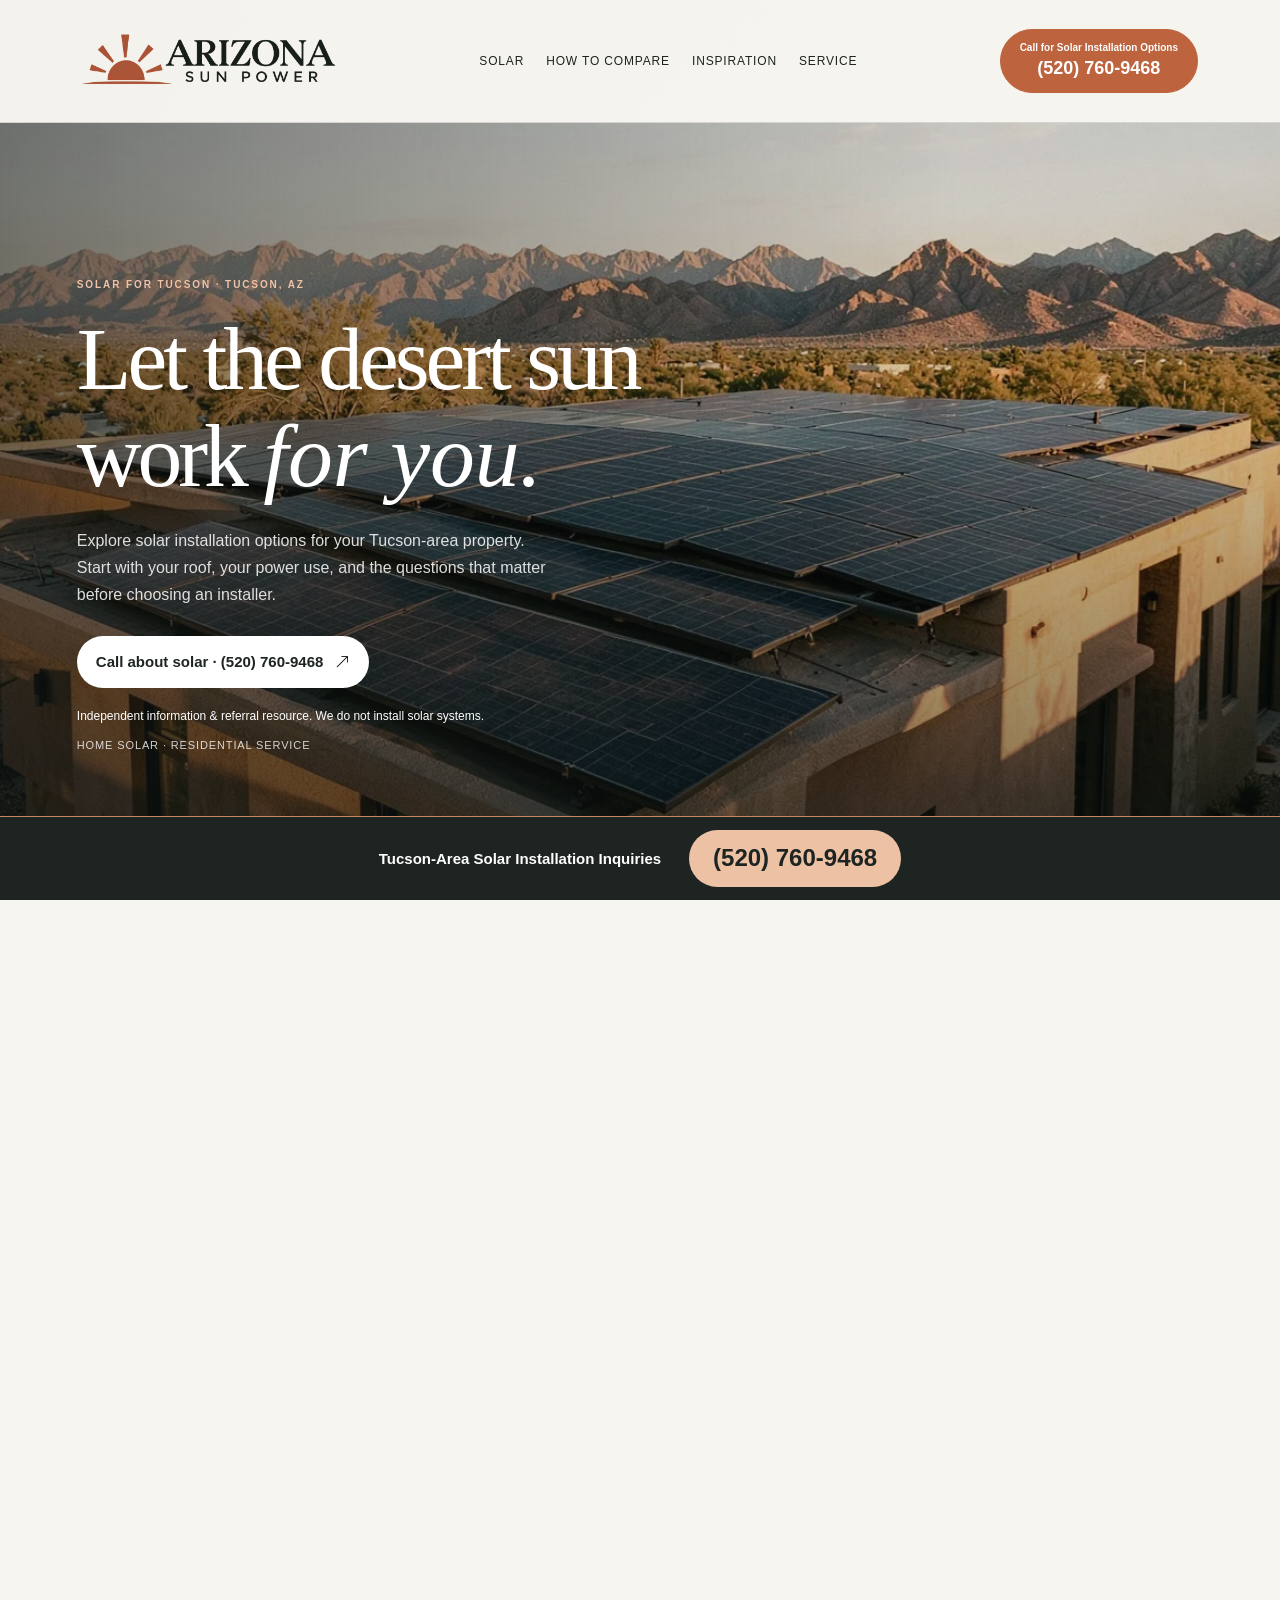
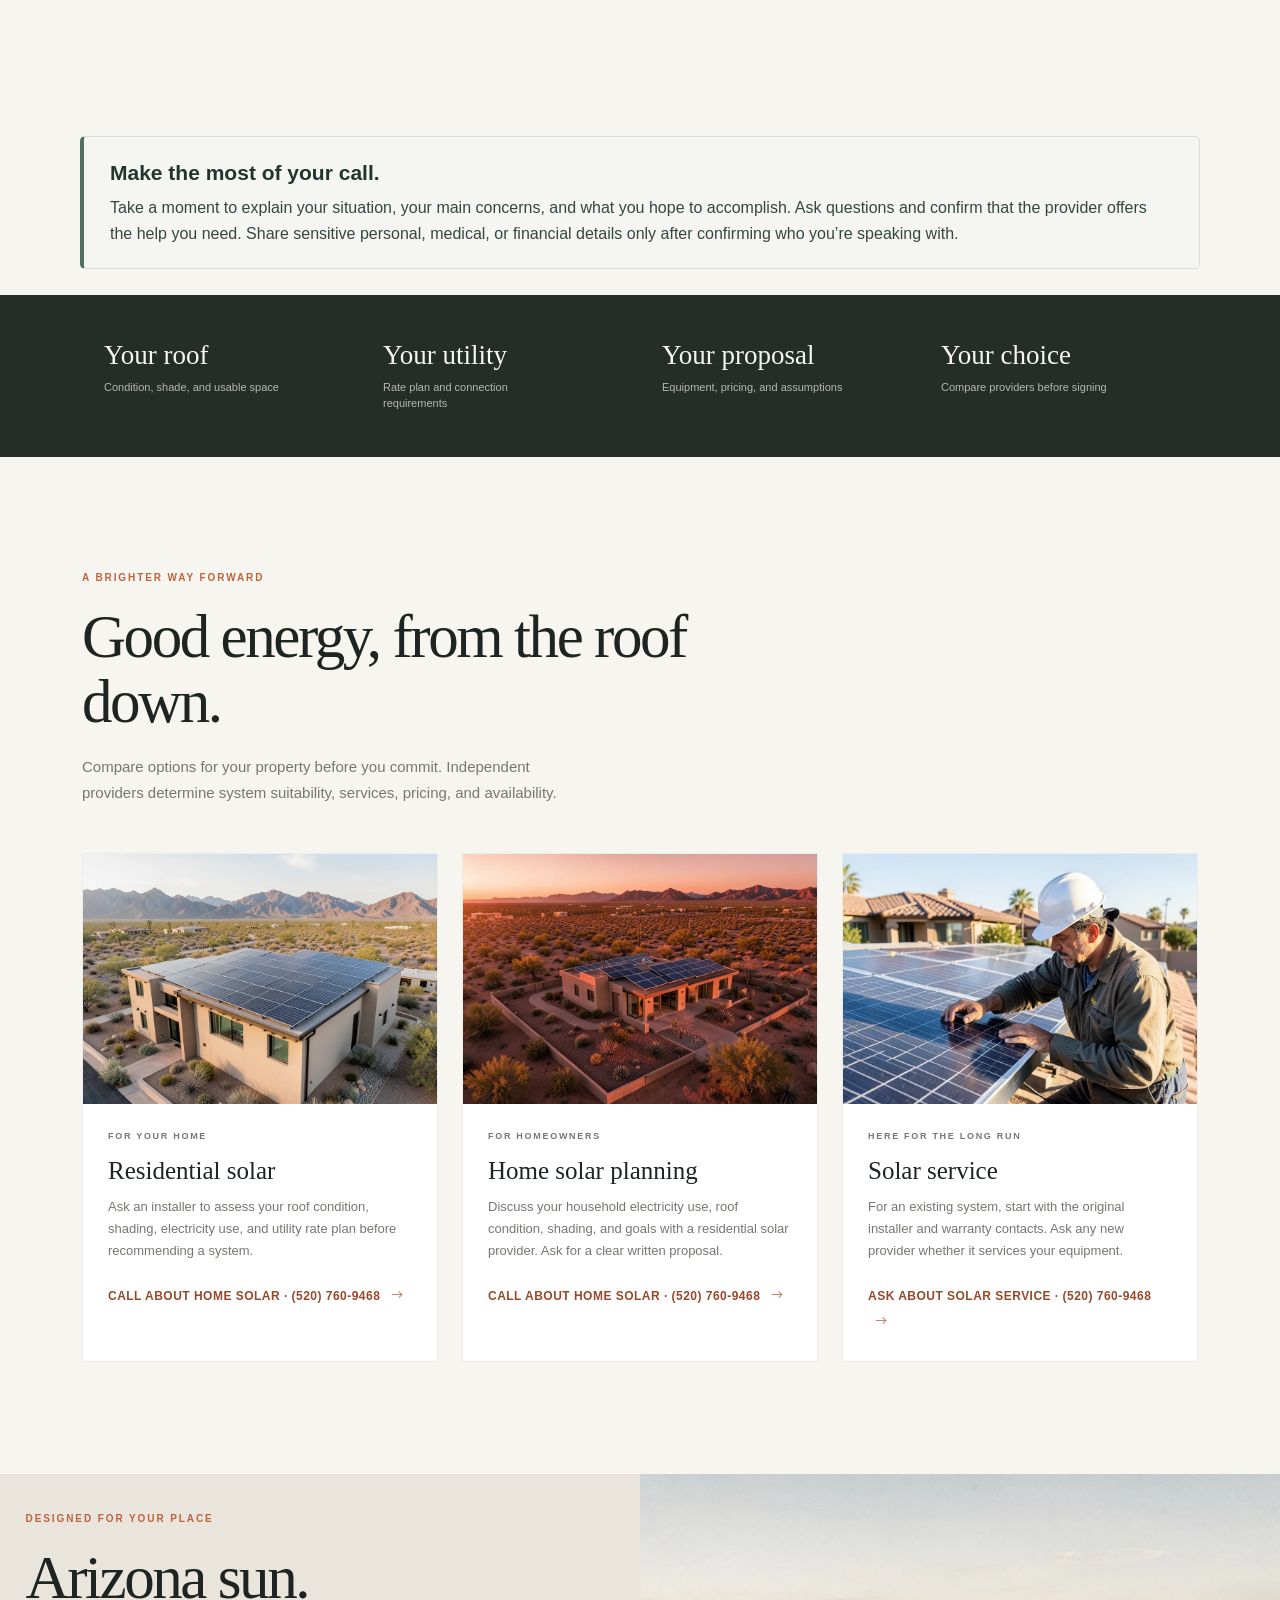
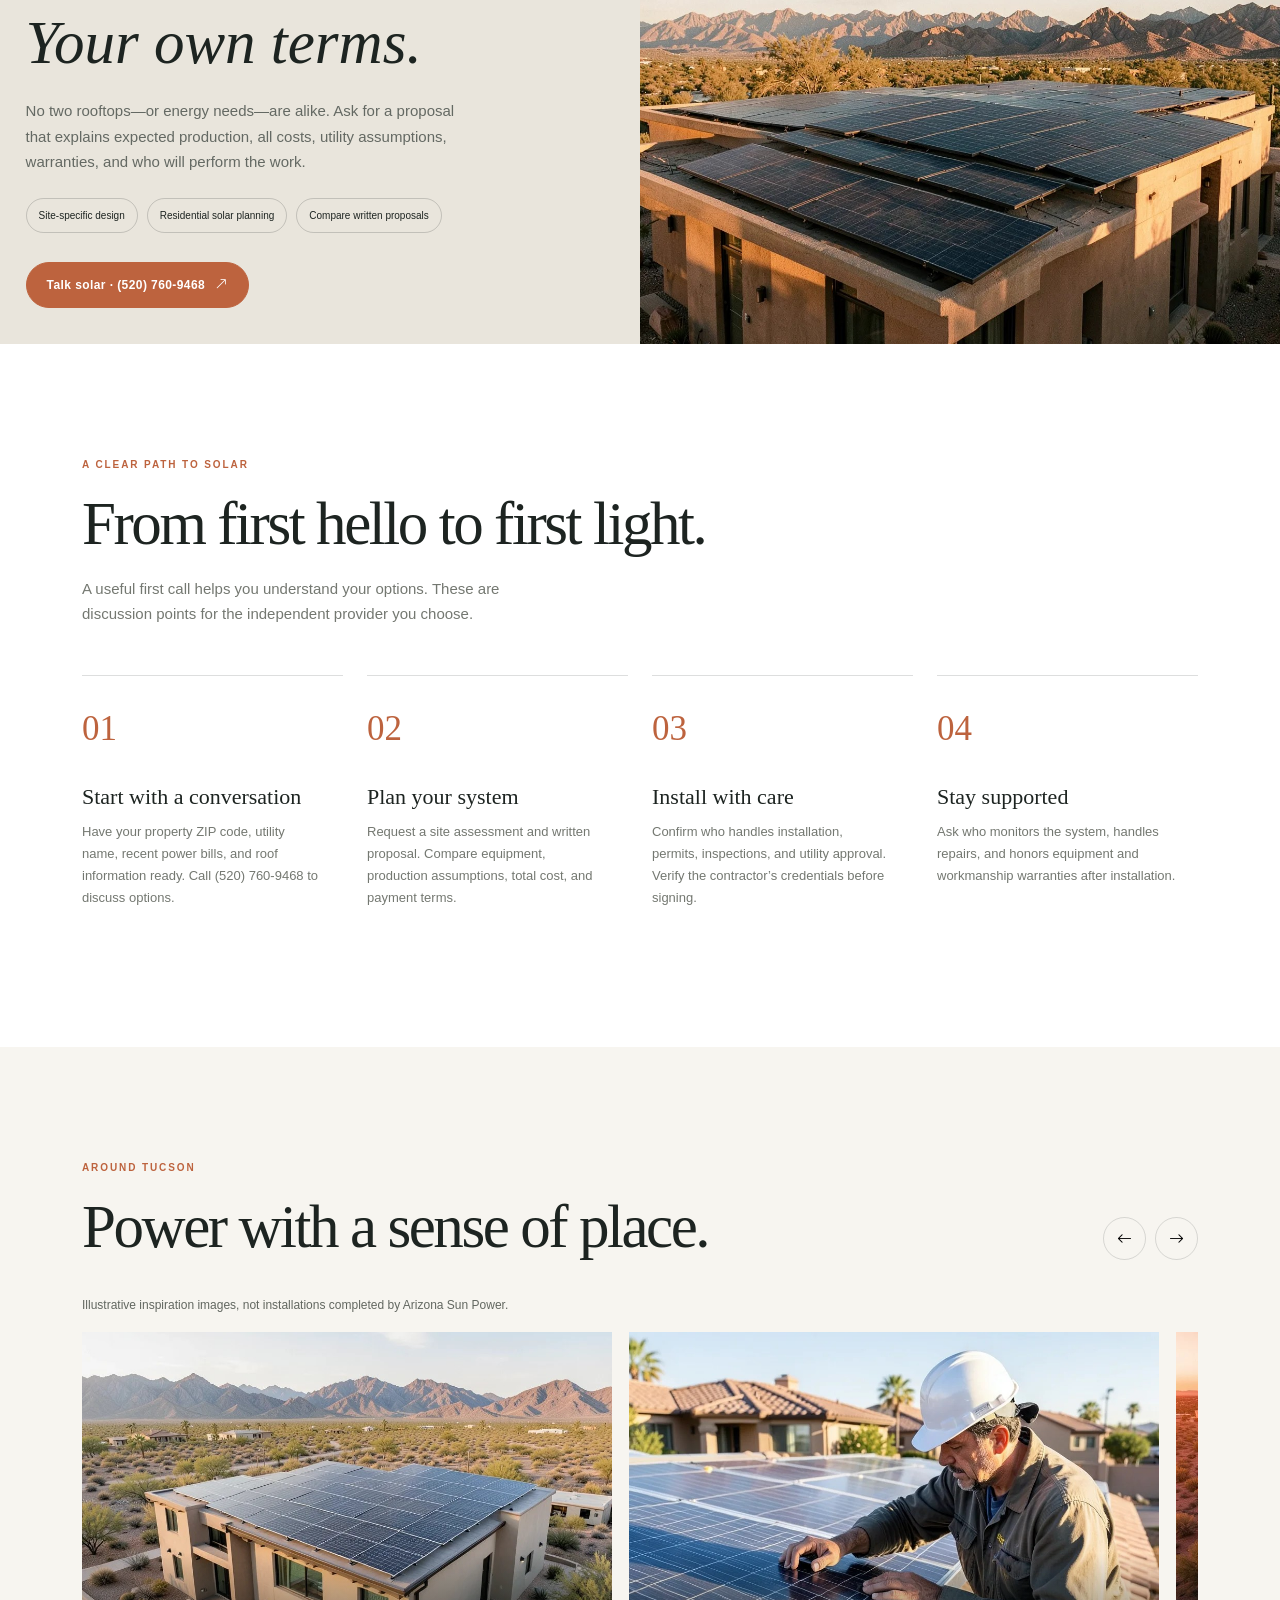
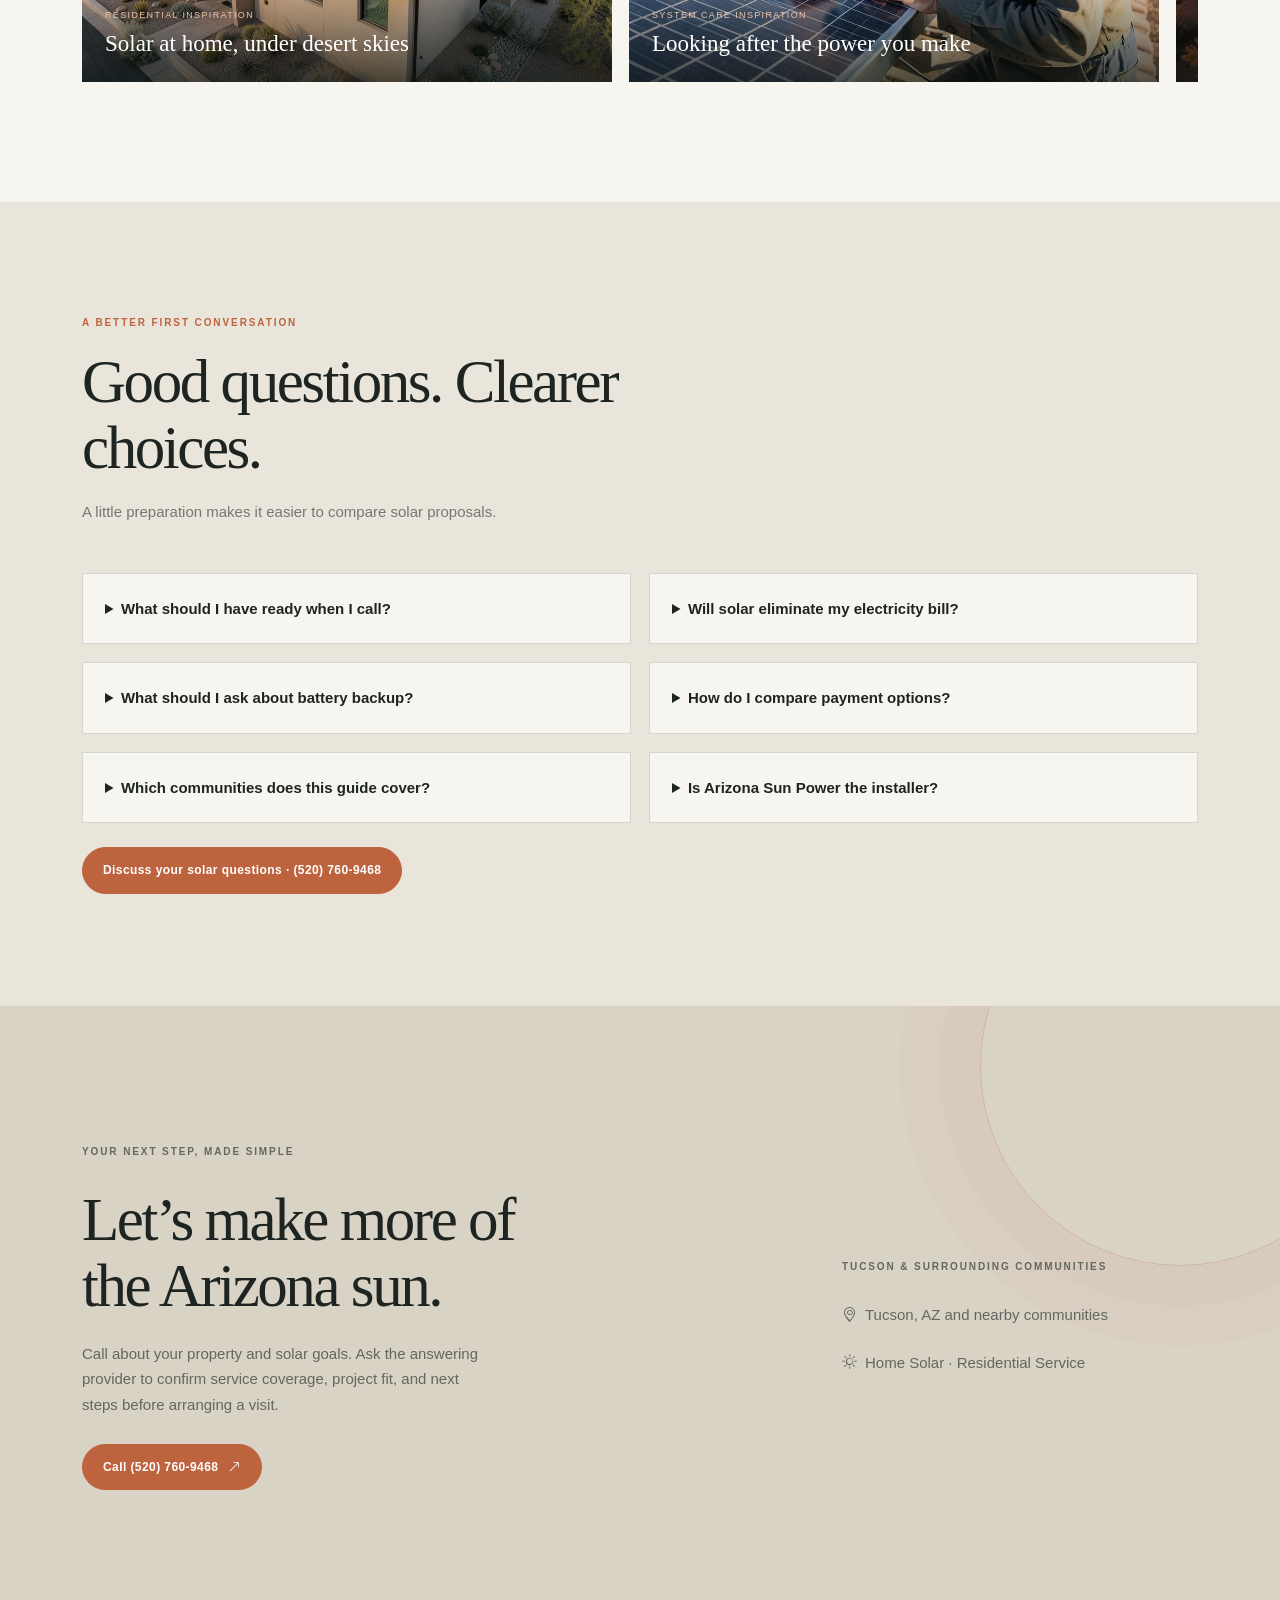
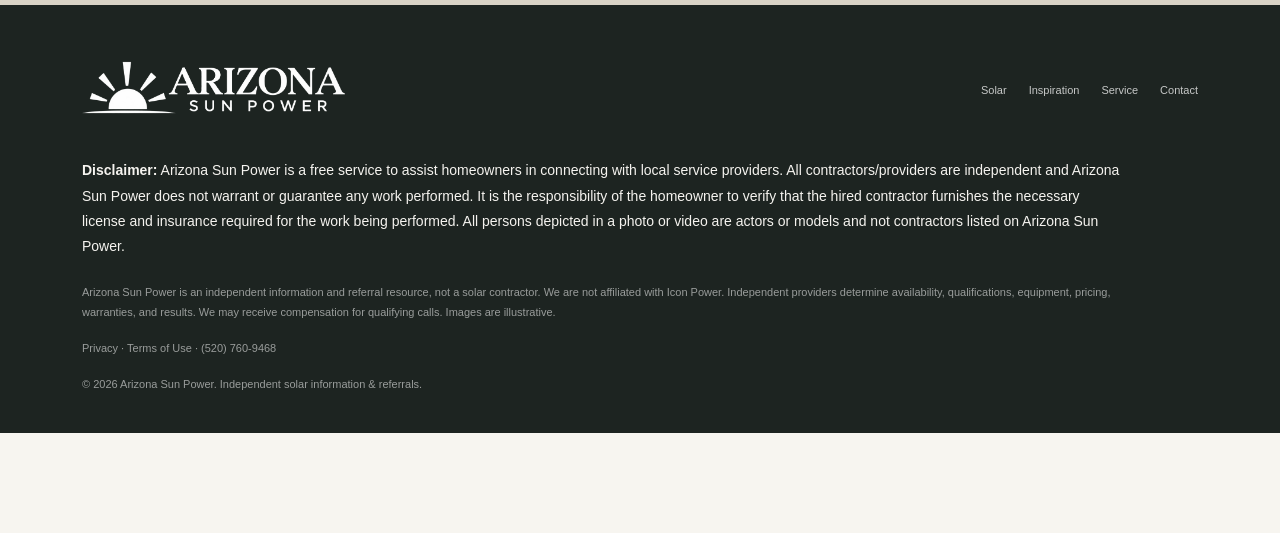
==== commit 8358c9c3: "Add files via upload" ====
--- a/index.html
+++ b/index.html
@@ -14,7 +14,7 @@
   
 <link rel="stylesheet" href="css/style.css?v=residential-only-2">
 <link rel="canonical" href="https://lamorindasolar.com/">
-</head>
+<style id="call-preparation-styles">.call-preparation-note{display:block!important;position:relative!important;inset:auto!important;z-index:1;box-sizing:border-box;width:calc(100% - 40px);max-width:1120px;margin:26px auto!important;padding:22px 26px!important;background:#f5f6f3!important;color:#23342f!important;border:1px solid #d7dfd8;border-left:4px solid #526e60;border-radius:5px;text-align:left!important;font-style:normal;letter-spacing:normal!important}.call-preparation-note h2{font-family:inherit!important;font-size:21px!important;font-weight:700!important;line-height:1.3!important;letter-spacing:normal!important;text-transform:none!important;color:#23342f!important;margin:0 0 9px!important;padding:0!important}.call-preparation-note p{font-family:inherit!important;font-size:16px!important;font-weight:400!important;line-height:1.6!important;letter-spacing:normal!important;text-transform:none!important;color:#34463f!important;max-width:none!important;margin:0!important;padding:0!important}@media(max-width:600px){.call-preparation-note{width:calc(100% - 32px);padding:19px 20px!important;margin:20px auto!important}.call-preparation-note h2{font-size:20px!important}}</style></head>
 <body><a class="skip-link" href="#solar">Skip to content</a>
   <nav class="site-nav" aria-label="Main navigation">
     <div class="container nav-inner">
@@ -42,7 +42,7 @@
         </div>
         <div class="hero-index"><span>01</span> &nbsp; / &nbsp; SUN, WELL SPENT</div>
       </div>
-    </section>
+    </section><aside class="call-preparation-note" aria-labelledby="call-preparation-title"><h2 id="call-preparation-title">Make the most of your call.</h2><p>Take a moment to explain your situation, your main concerns, and what you hope to accomplish. Ask questions and confirm that the provider offers the help you need. Share sensitive personal, medical, or financial details only after confirming who you’re speaking with.</p></aside>
 
     <section class="stats-band" aria-label="Before you choose solar"><div class="container"><div class="row g-0">
 <div class="col-6 col-lg-3"><div class="stat-cell"><div class="stat-number">Your roof</div><div class="stat-label">Condition, shade, and usable space</div></div></div>
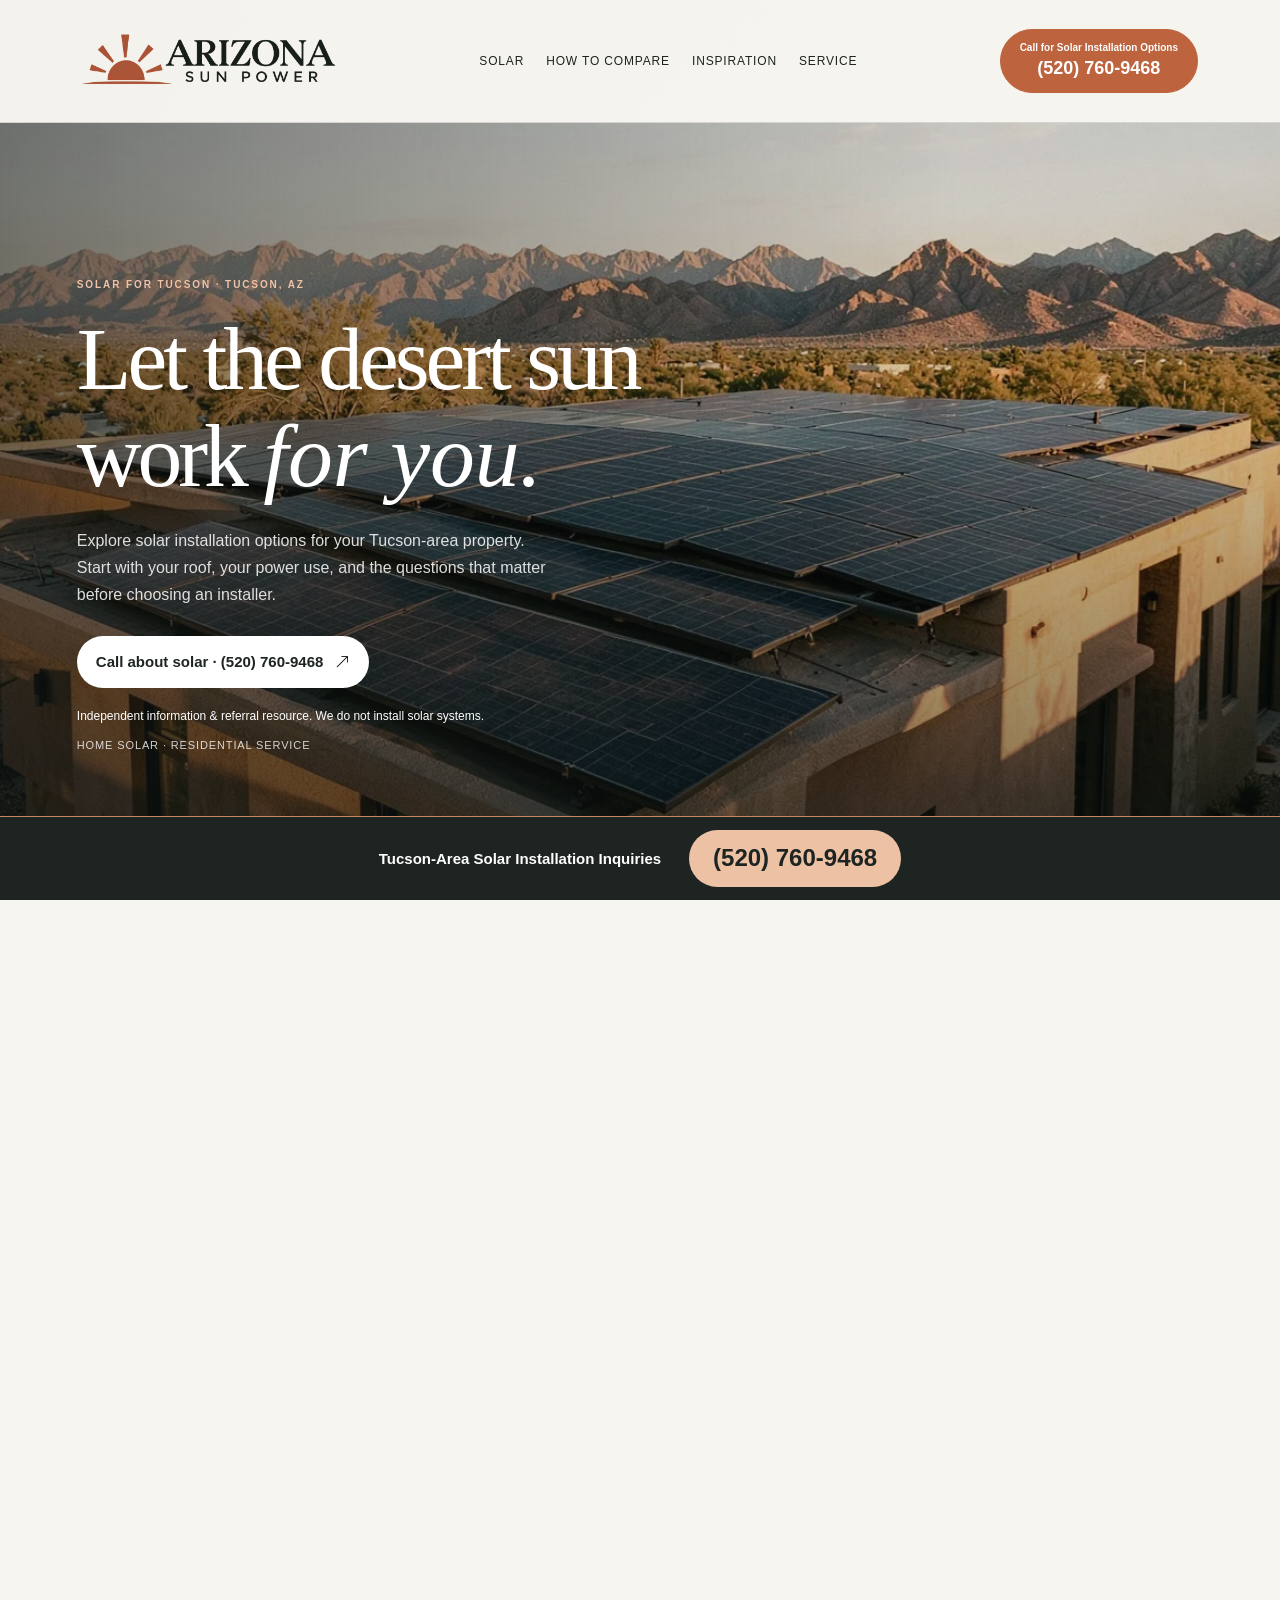
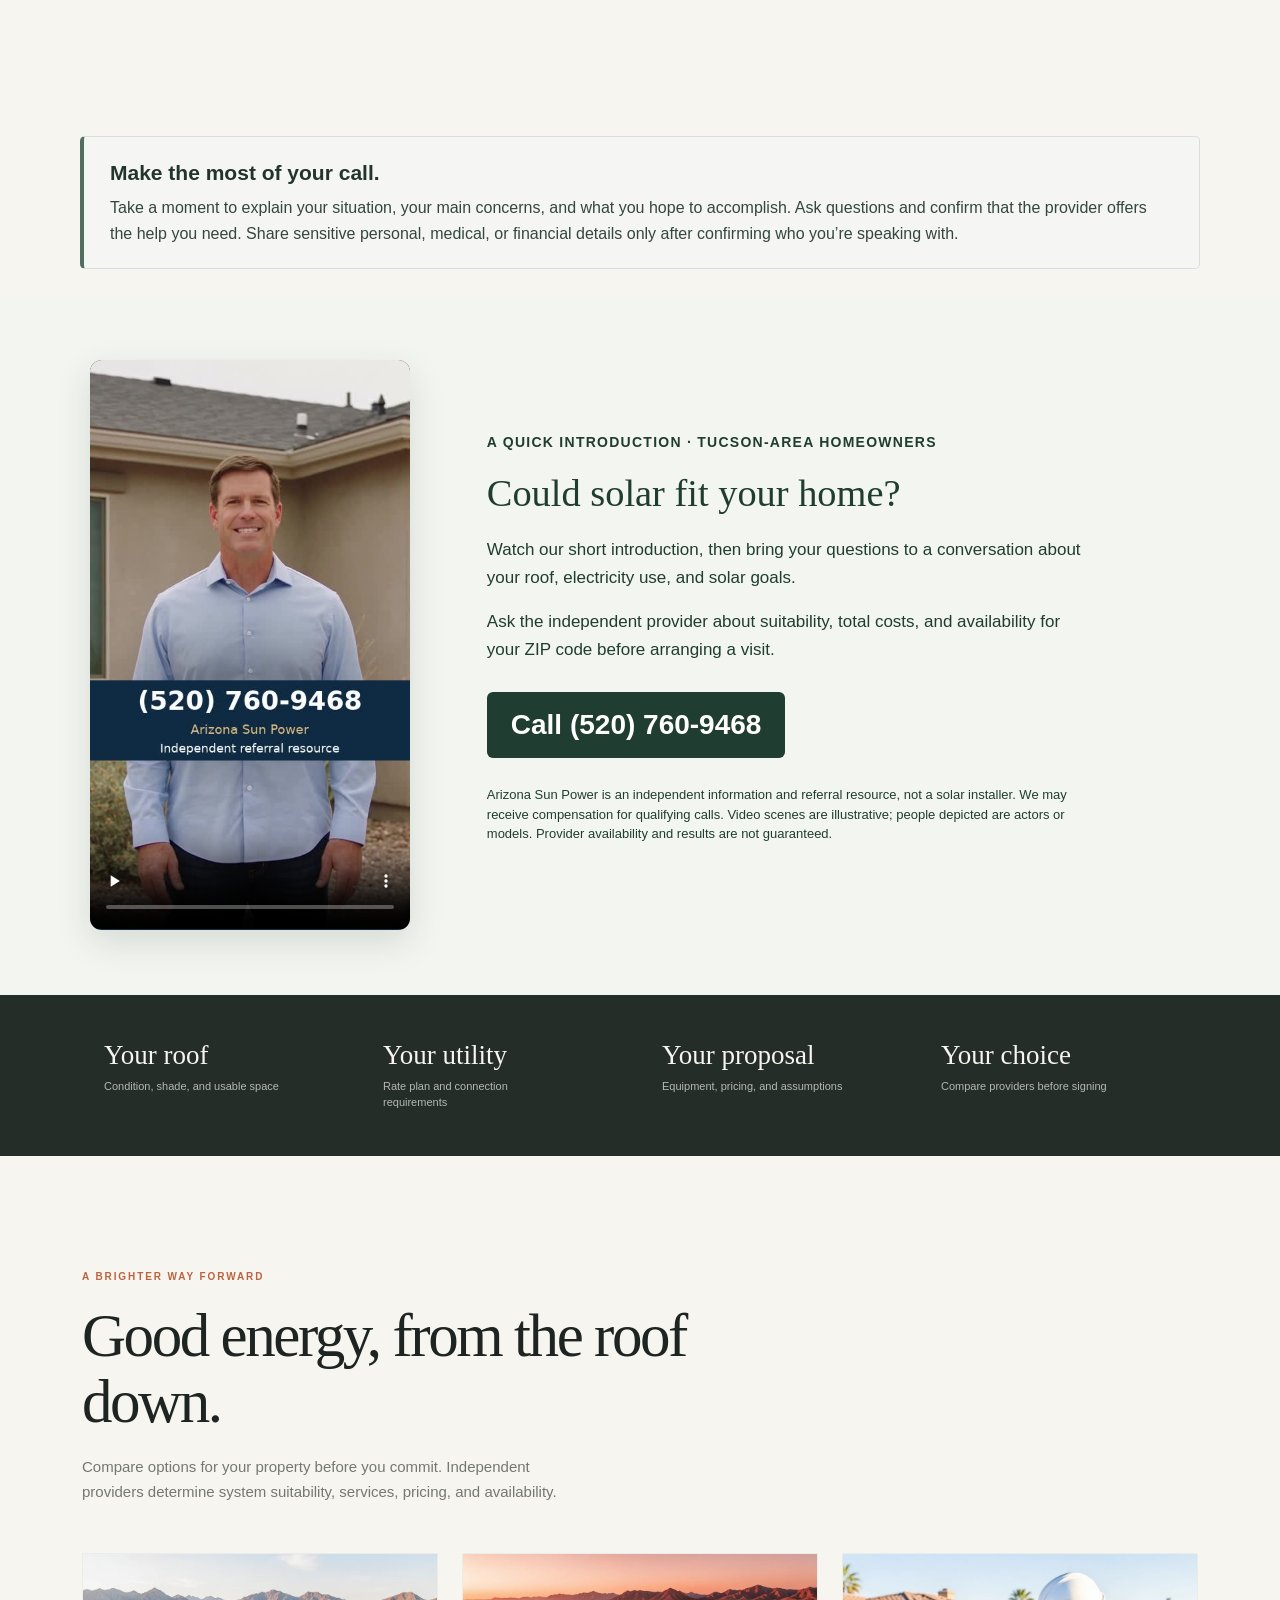
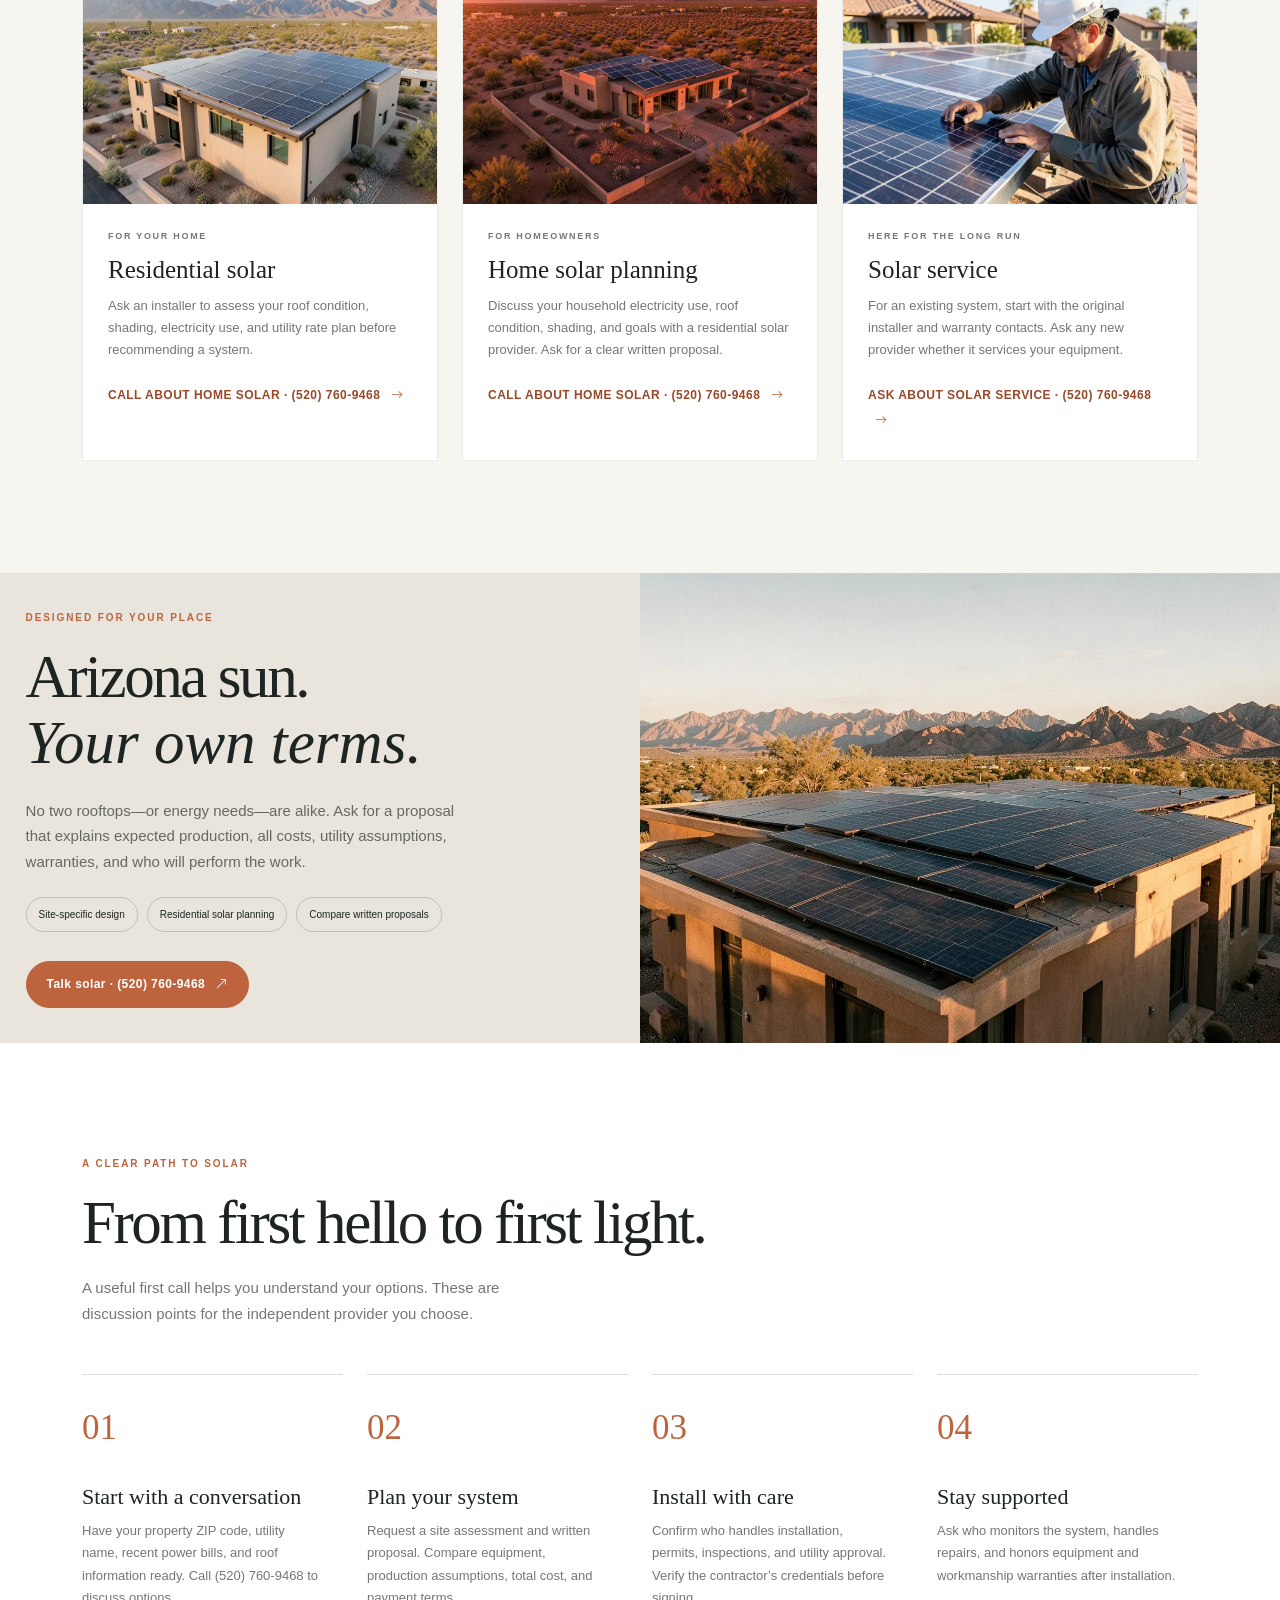
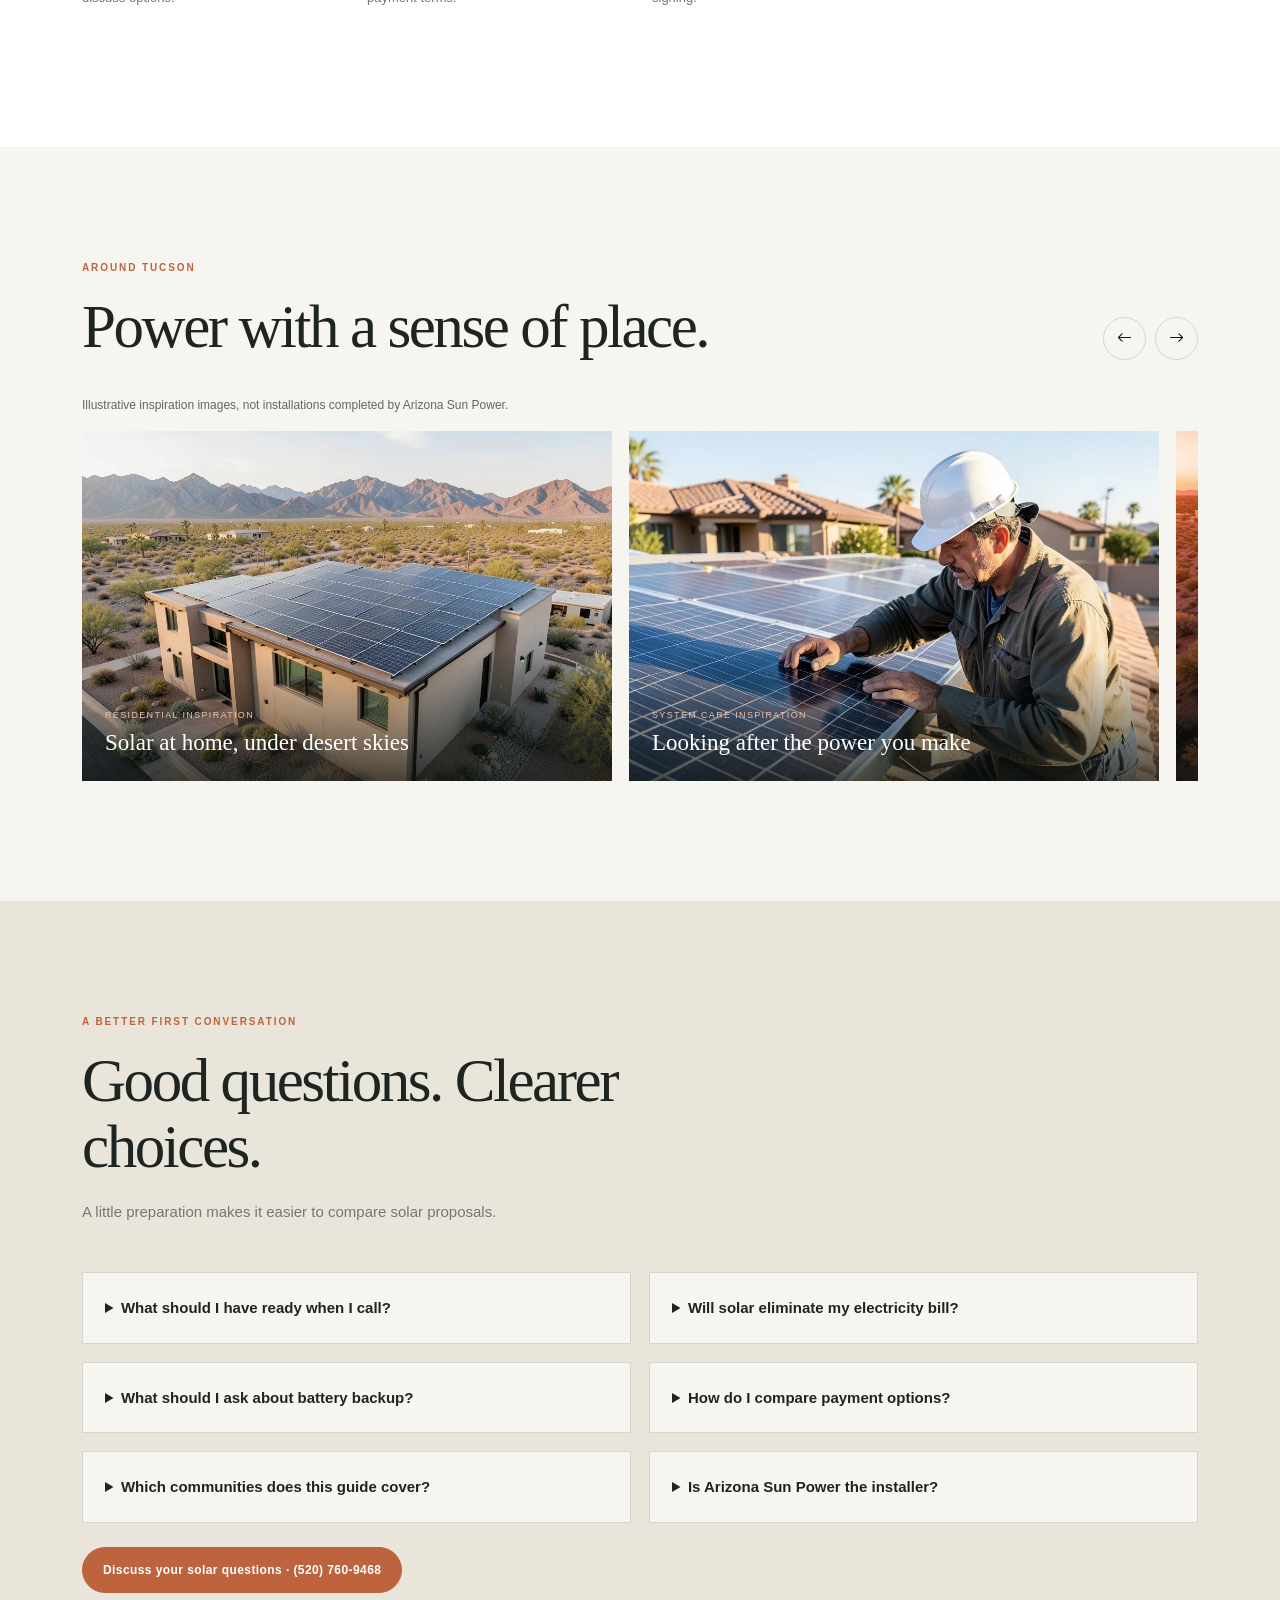
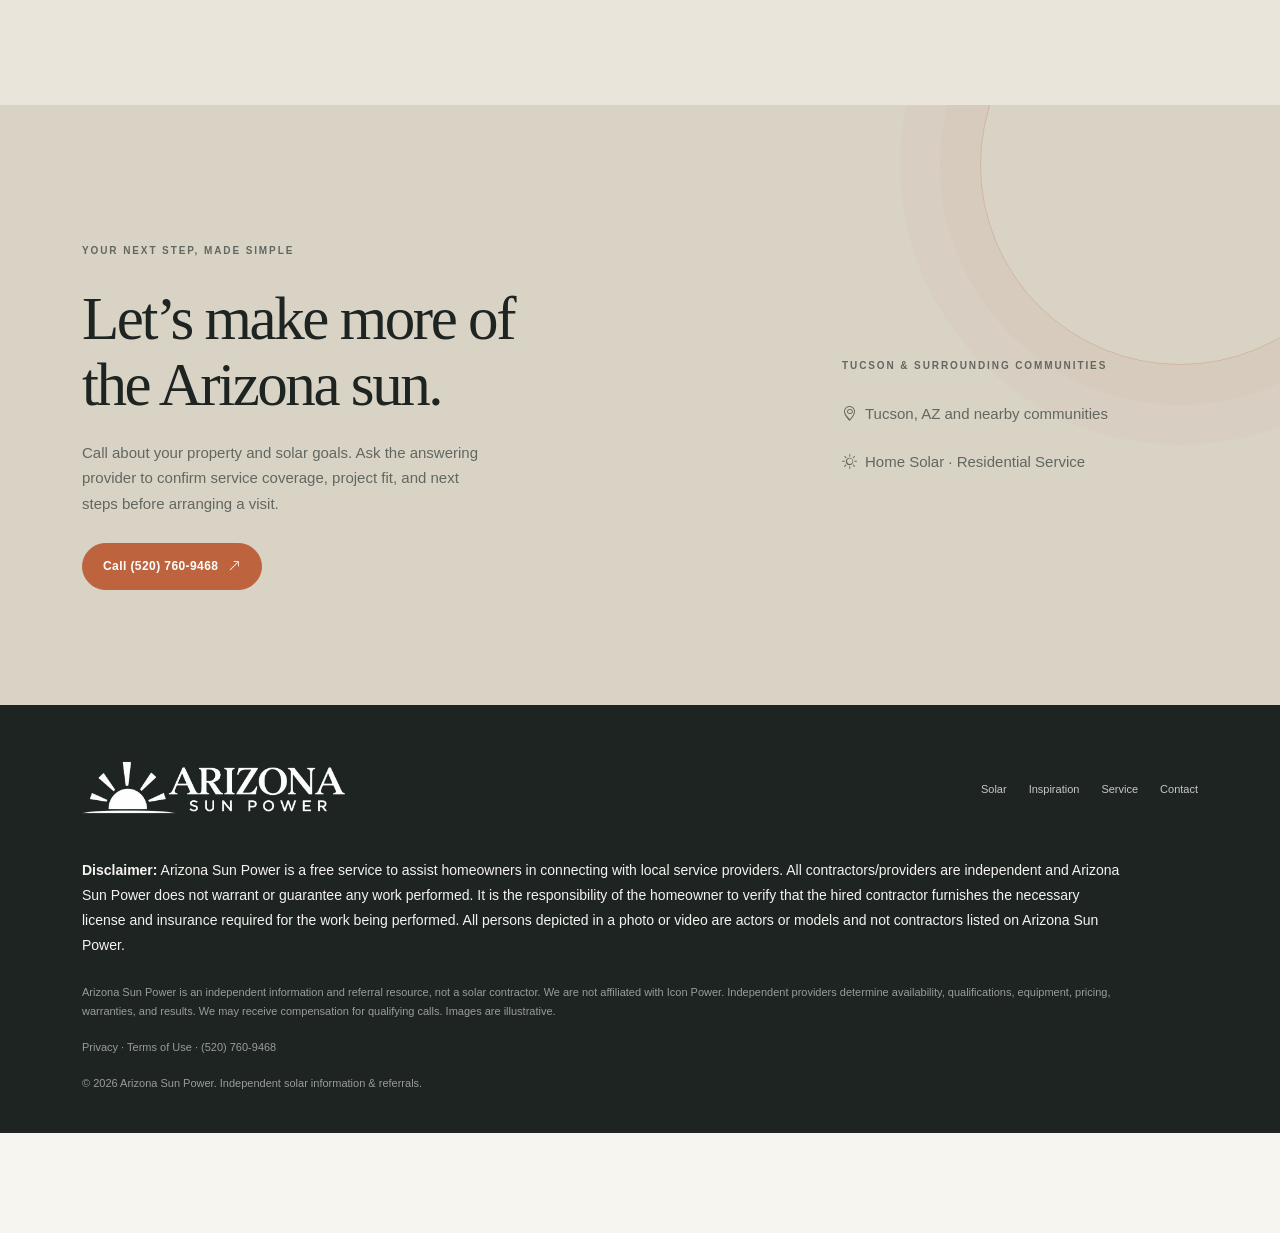
==== commit 13a0dd09: "Add files via upload" ====
--- a/index.html
+++ b/index.html
@@ -14,7 +14,7 @@
   
 <link rel="stylesheet" href="css/style.css?v=residential-only-2">
 <link rel="canonical" href="https://lamorindasolar.com/">
-<style id="call-preparation-styles">.call-preparation-note{display:block!important;position:relative!important;inset:auto!important;z-index:1;box-sizing:border-box;width:calc(100% - 40px);max-width:1120px;margin:26px auto!important;padding:22px 26px!important;background:#f5f6f3!important;color:#23342f!important;border:1px solid #d7dfd8;border-left:4px solid #526e60;border-radius:5px;text-align:left!important;font-style:normal;letter-spacing:normal!important}.call-preparation-note h2{font-family:inherit!important;font-size:21px!important;font-weight:700!important;line-height:1.3!important;letter-spacing:normal!important;text-transform:none!important;color:#23342f!important;margin:0 0 9px!important;padding:0!important}.call-preparation-note p{font-family:inherit!important;font-size:16px!important;font-weight:400!important;line-height:1.6!important;letter-spacing:normal!important;text-transform:none!important;color:#34463f!important;max-width:none!important;margin:0!important;padding:0!important}@media(max-width:600px){.call-preparation-note{width:calc(100% - 32px);padding:19px 20px!important;margin:20px auto!important}.call-preparation-note h2{font-size:20px!important}}</style></head>
+<style id="call-preparation-styles">.call-preparation-note{display:block!important;position:relative!important;inset:auto!important;z-index:1;box-sizing:border-box;width:calc(100% - 40px);max-width:1120px;margin:26px auto!important;padding:22px 26px!important;background:#f5f6f3!important;color:#23342f!important;border:1px solid #d7dfd8;border-left:4px solid #526e60;border-radius:5px;text-align:left!important;font-style:normal;letter-spacing:normal!important}.call-preparation-note h2{font-family:inherit!important;font-size:21px!important;font-weight:700!important;line-height:1.3!important;letter-spacing:normal!important;text-transform:none!important;color:#23342f!important;margin:0 0 9px!important;padding:0!important}.call-preparation-note p{font-family:inherit!important;font-size:16px!important;font-weight:400!important;line-height:1.6!important;letter-spacing:normal!important;text-transform:none!important;color:#34463f!important;max-width:none!important;margin:0!important;padding:0!important}@media(max-width:600px){.call-preparation-note{width:calc(100% - 32px);padding:19px 20px!important;margin:20px auto!important}.call-preparation-note h2{font-size:20px!important}}</style><style id="solar-video-section-styles">.solar-video-section{padding:65px 24px;background:#f3f5f0;color:#203d32}.solar-video-layout{max-width:1100px;margin:auto;display:grid;grid-template-columns:minmax(230px,320px) minmax(0,1fr);gap:clamp(28px,6vw,80px);align-items:center}.solar-video-player{display:block;width:100%;height:auto;aspect-ratio:480/854;background:#102b43;border-radius:12px;box-shadow:0 12px 35px #17362c22;max-height:610px}.solar-video-copy h2{font-size:clamp(28px,3vw,42px);line-height:1.2;letter-spacing:0;text-transform:none;margin:12px 0 20px}.solar-video-copy p{font-size:17px;line-height:1.65;max-width:610px}.solar-video-copy .solar-video-label{font-size:14px;font-weight:700;letter-spacing:.09em;text-transform:uppercase}.solar-video-call{display:inline-block;padding:15px 24px;background:#203d32;color:white!important;text-decoration:none;font-family:inherit;font-weight:700;font-size:clamp(21px,2.5vw,28px);line-height:1.3;border-radius:6px;margin:12px 0}.solar-video-copy .solar-video-disclosure{font-size:13px;line-height:1.5;margin-top:15px}.solar-video-call:focus-visible,.solar-video-player:focus-visible{outline:3px solid #b8873b;outline-offset:4px}@media(max-width:700px){.solar-video-section{padding:40px 22px}.solar-video-layout{grid-template-columns:1fr;gap:26px}.solar-video-player{max-width:280px;max-height:none;margin:auto}.solar-video-copy{text-align:center}.solar-video-copy p{margin-left:auto;margin-right:auto}.solar-video-call{font-size:23px}} </style></head>
 <body><a class="skip-link" href="#solar">Skip to content</a>
   <nav class="site-nav" aria-label="Main navigation">
     <div class="container nav-inner">
@@ -43,6 +43,7 @@
         <div class="hero-index"><span>01</span> &nbsp; / &nbsp; SUN, WELL SPENT</div>
       </div>
     </section><aside class="call-preparation-note" aria-labelledby="call-preparation-title"><h2 id="call-preparation-title">Make the most of your call.</h2><p>Take a moment to explain your situation, your main concerns, and what you hope to accomplish. Ask questions and confirm that the provider offers the help you need. Share sensitive personal, medical, or financial details only after confirming who you’re speaking with.</p></aside>
+<section class="solar-video-section" aria-labelledby="solar-video-title"><div class="solar-video-layout"><video class="solar-video-player" controls playsinline preload="none" poster="assets/arizona-sun-power-video-poster.jpg" aria-label="Arizona Sun Power short video" aria-describedby="solar-video-description"><source src="assets/arizona-sun-power-video.mp4" type="video/mp4">Your browser does not support embedded video. <a href="assets/arizona-sun-power-video.mp4">Watch the Arizona Sun Power video</a>.</video><div class="solar-video-copy"><p class="solar-video-label">A quick introduction · Tucson-area homeowners</p><h2 id="solar-video-title">Could solar fit your home?</h2><p id="solar-video-description">Watch our short introduction, then bring your questions to a conversation about your roof, electricity use, and solar goals.</p><p>Ask the independent provider about suitability, total costs, and availability for your ZIP code before arranging a visit.</p><a class="solar-video-call" href="tel:+15207609468">Call (520) 760-9468</a><p class="solar-video-disclosure">Arizona Sun Power is an independent information and referral resource, not a solar installer. We may receive compensation for qualifying calls. Video scenes are illustrative; people depicted are actors or models. Provider availability and results are not guaranteed.</p></div></div></section>
 
     <section class="stats-band" aria-label="Before you choose solar"><div class="container"><div class="row g-0">
 <div class="col-6 col-lg-3"><div class="stat-cell"><div class="stat-number">Your roof</div><div class="stat-label">Condition, shade, and usable space</div></div></div>
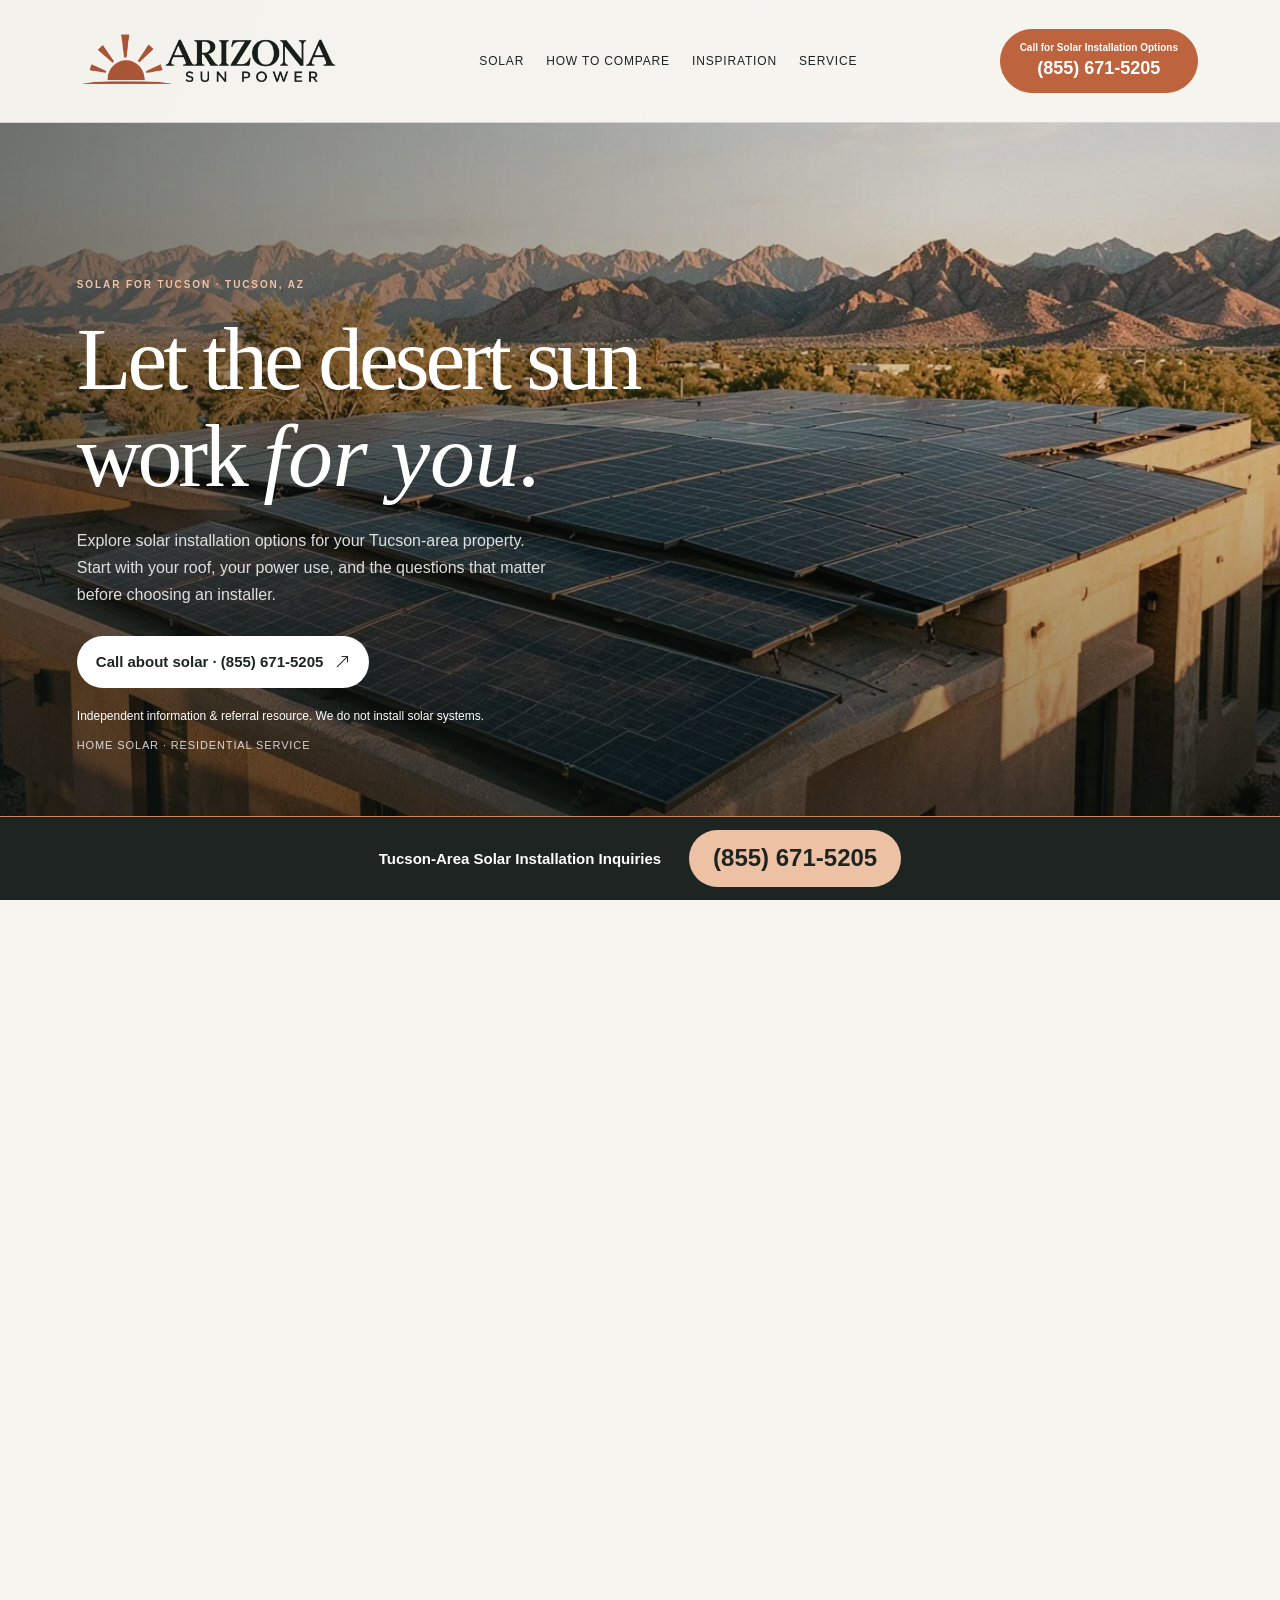
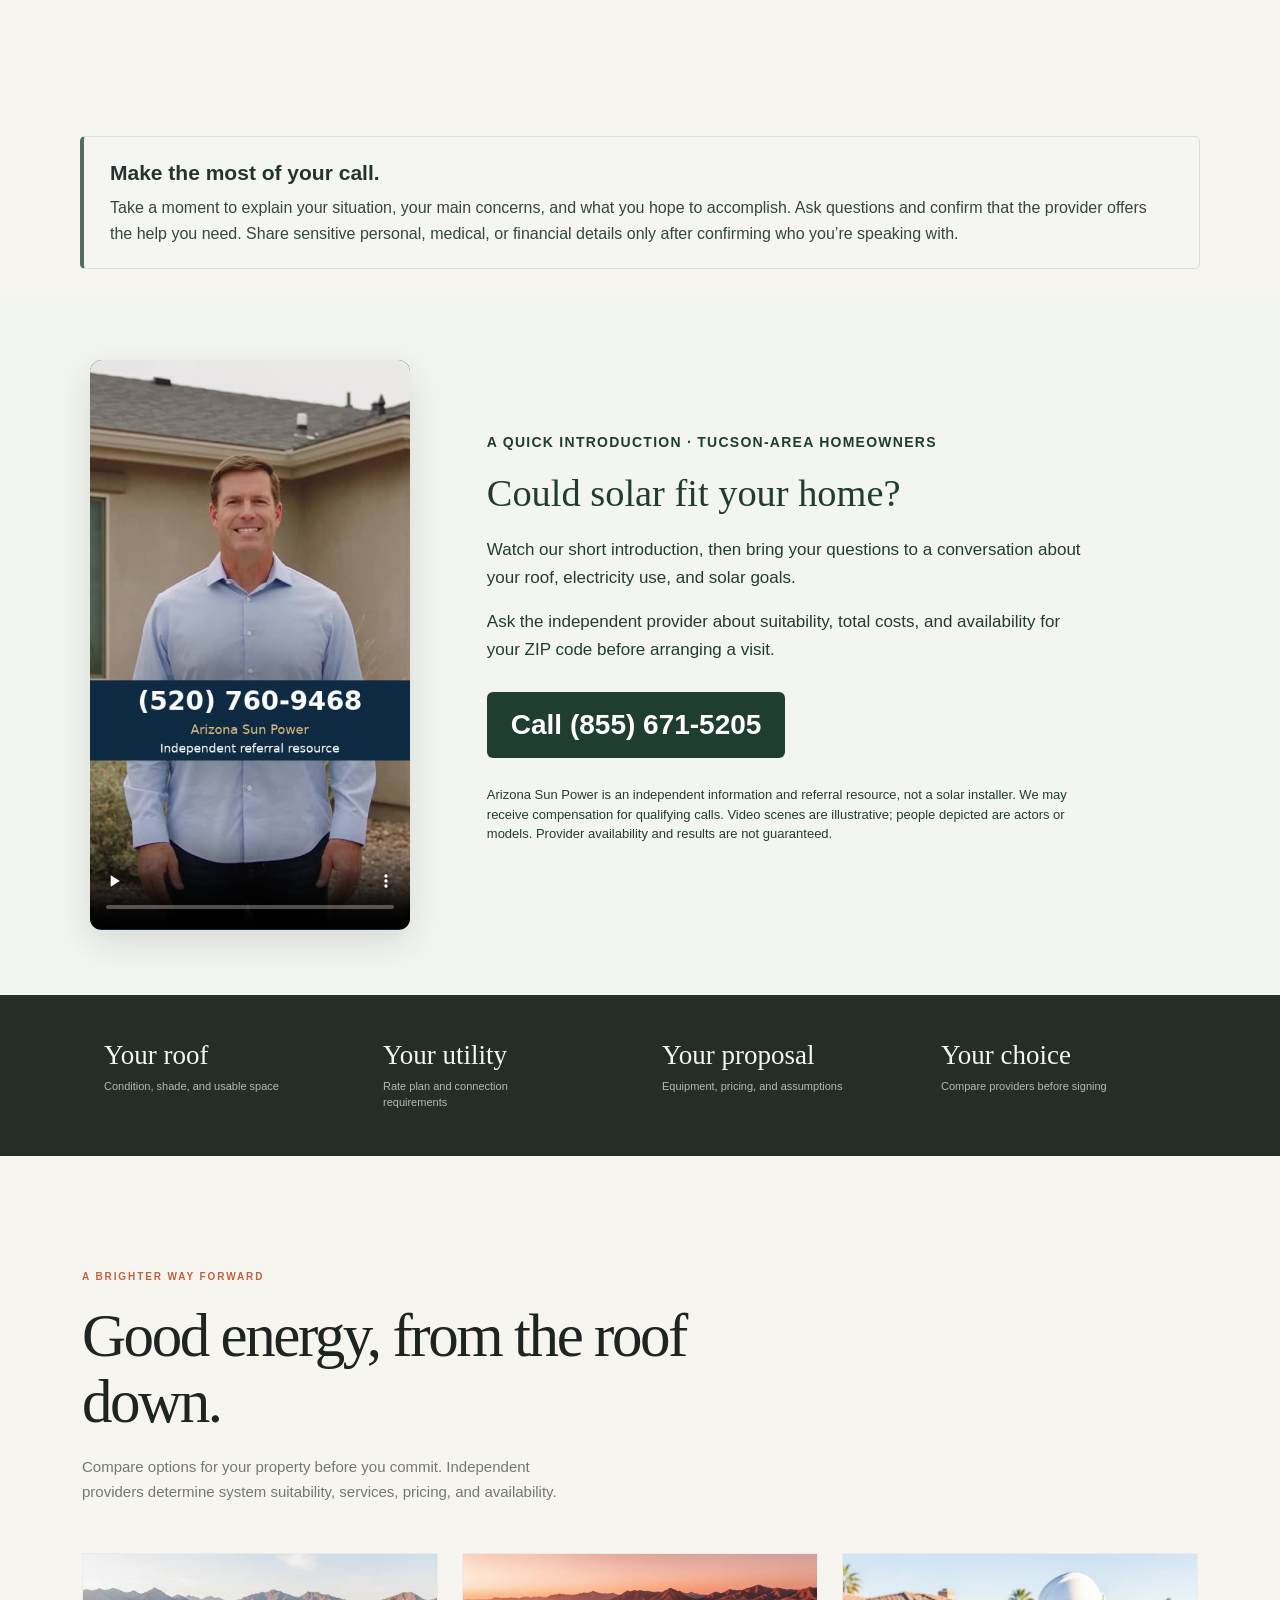
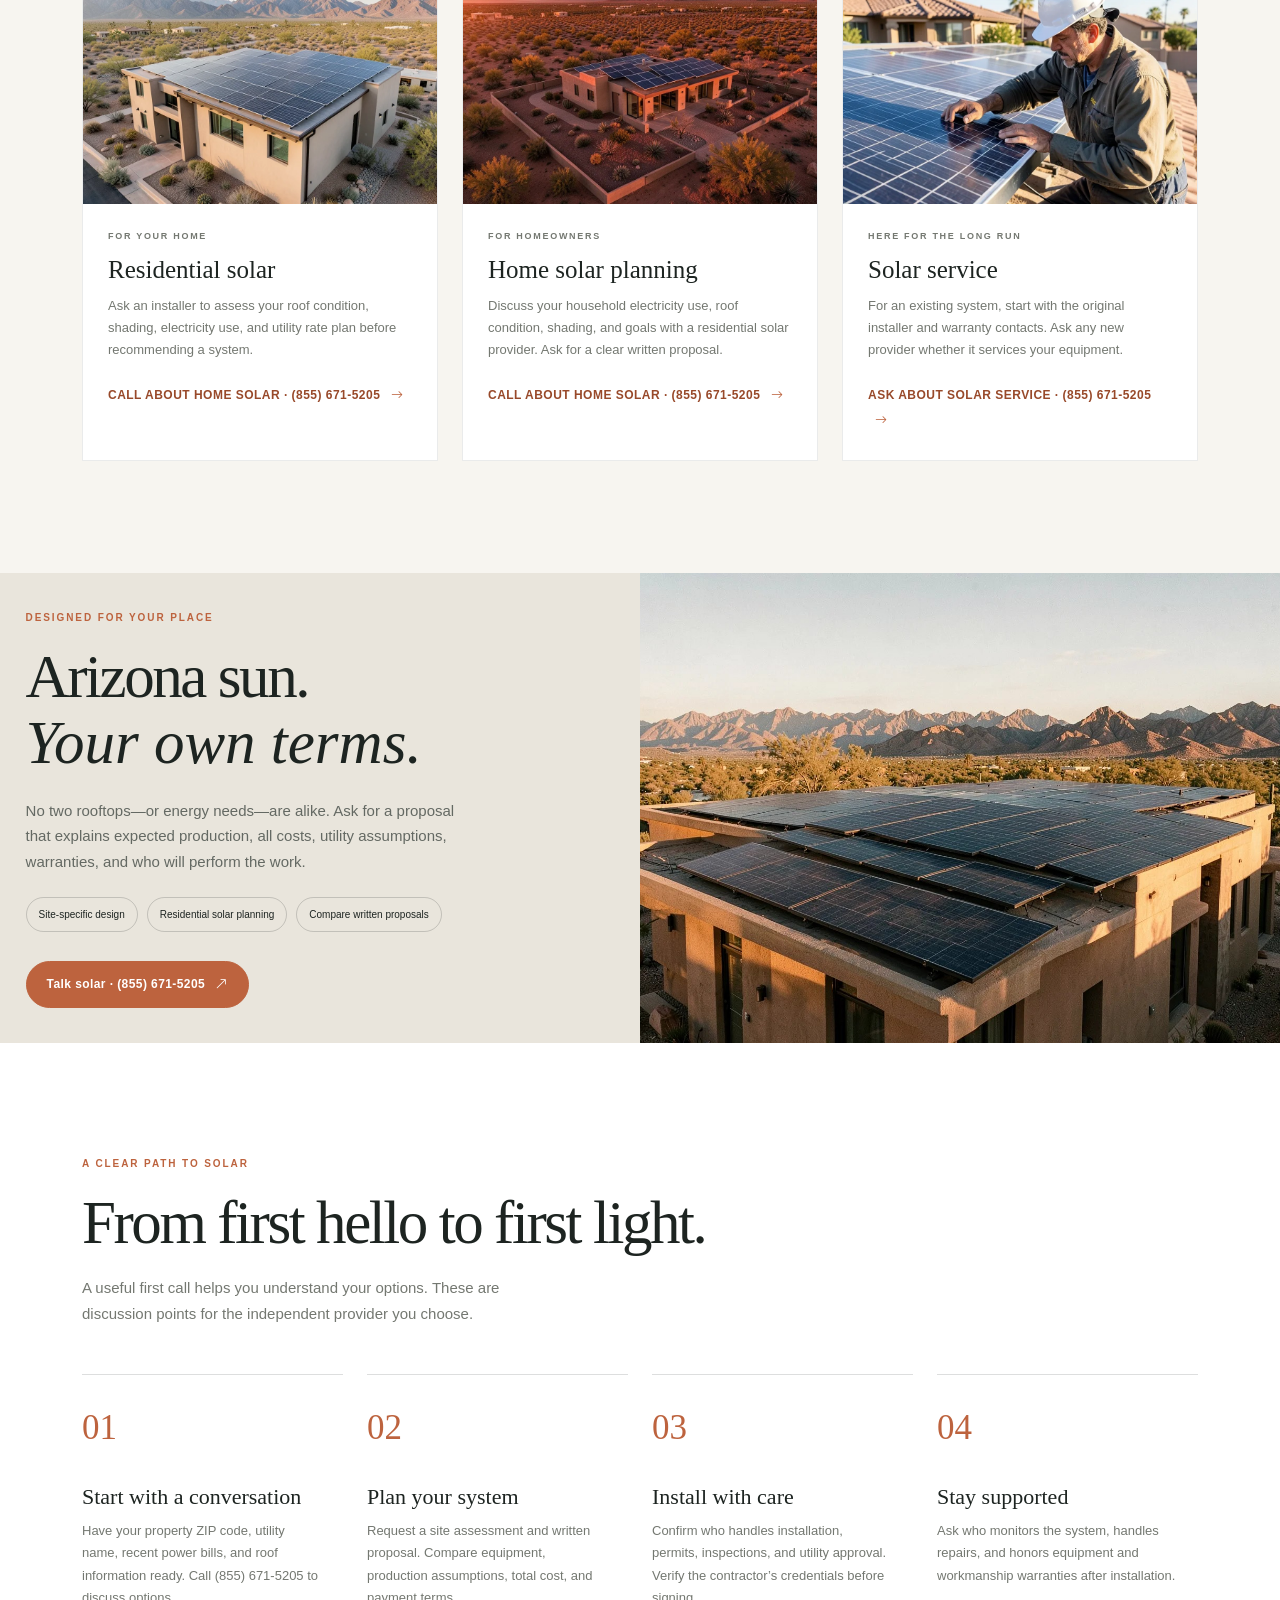
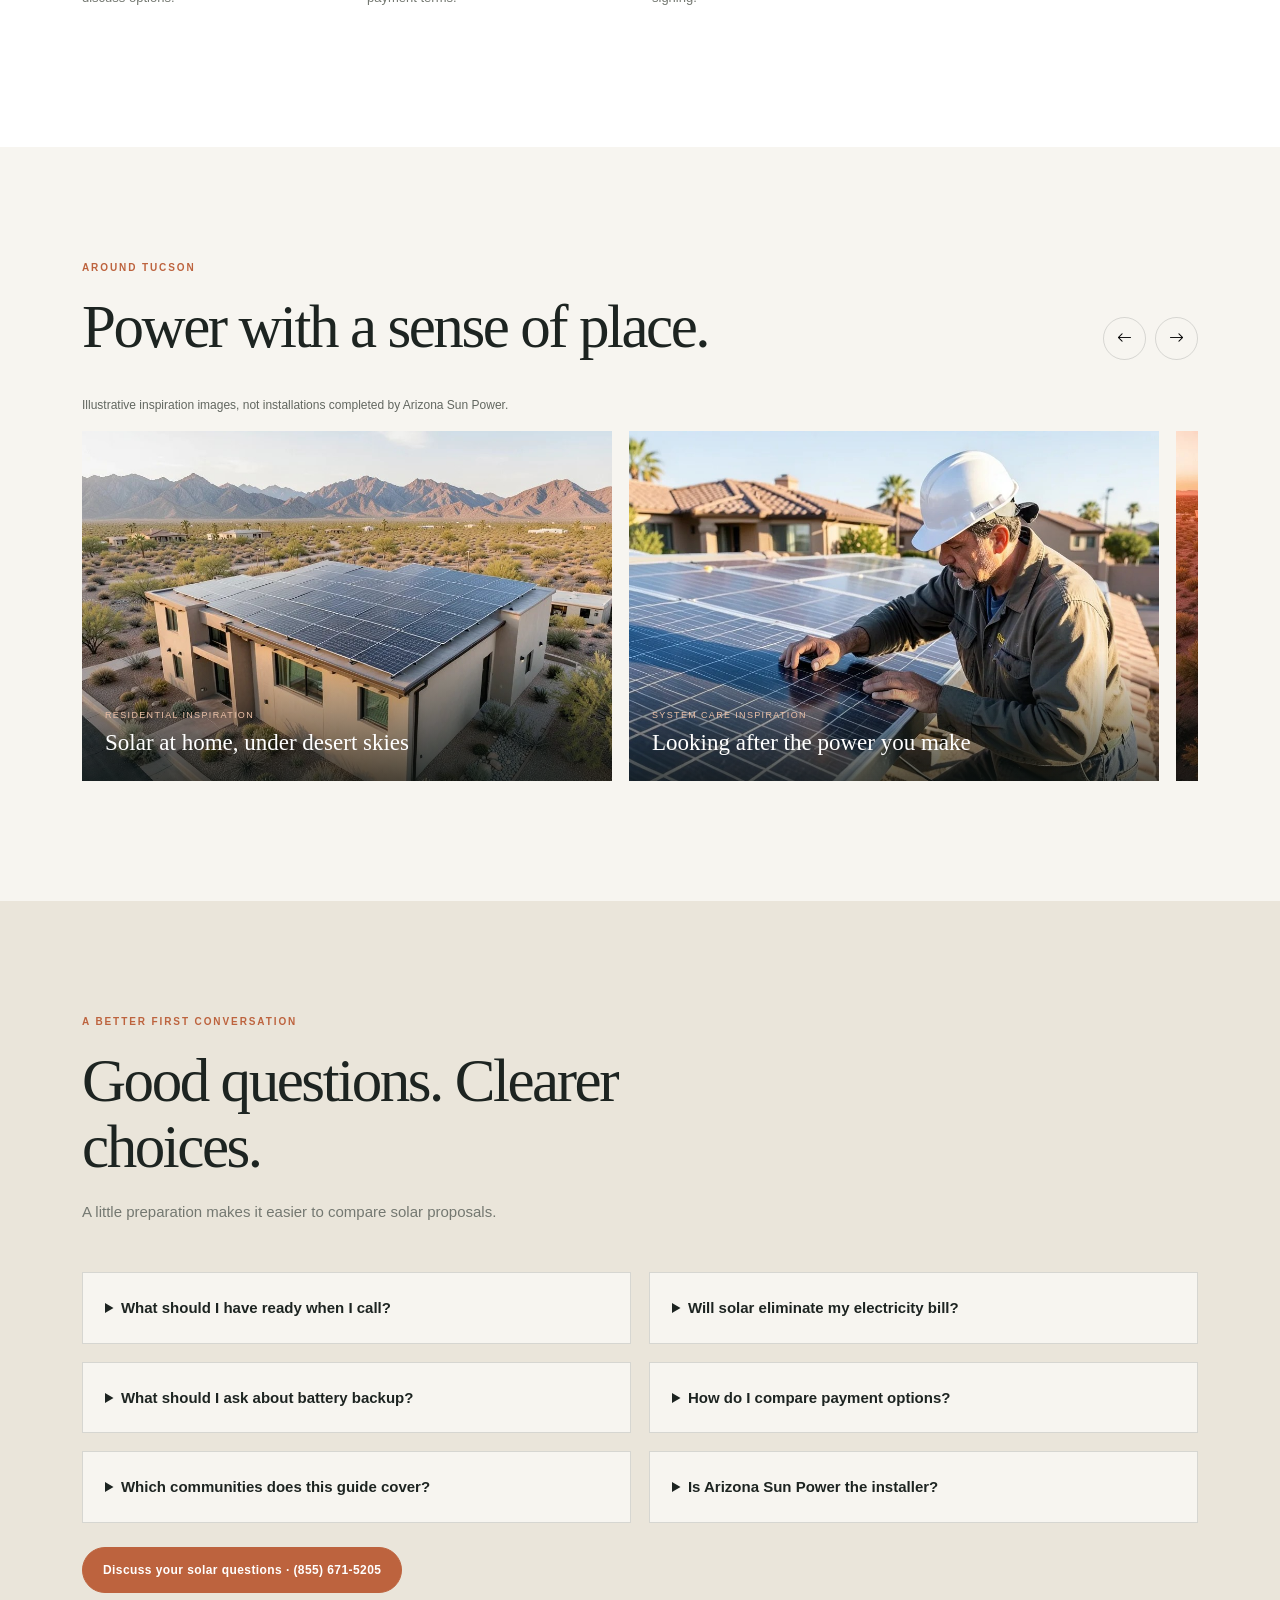
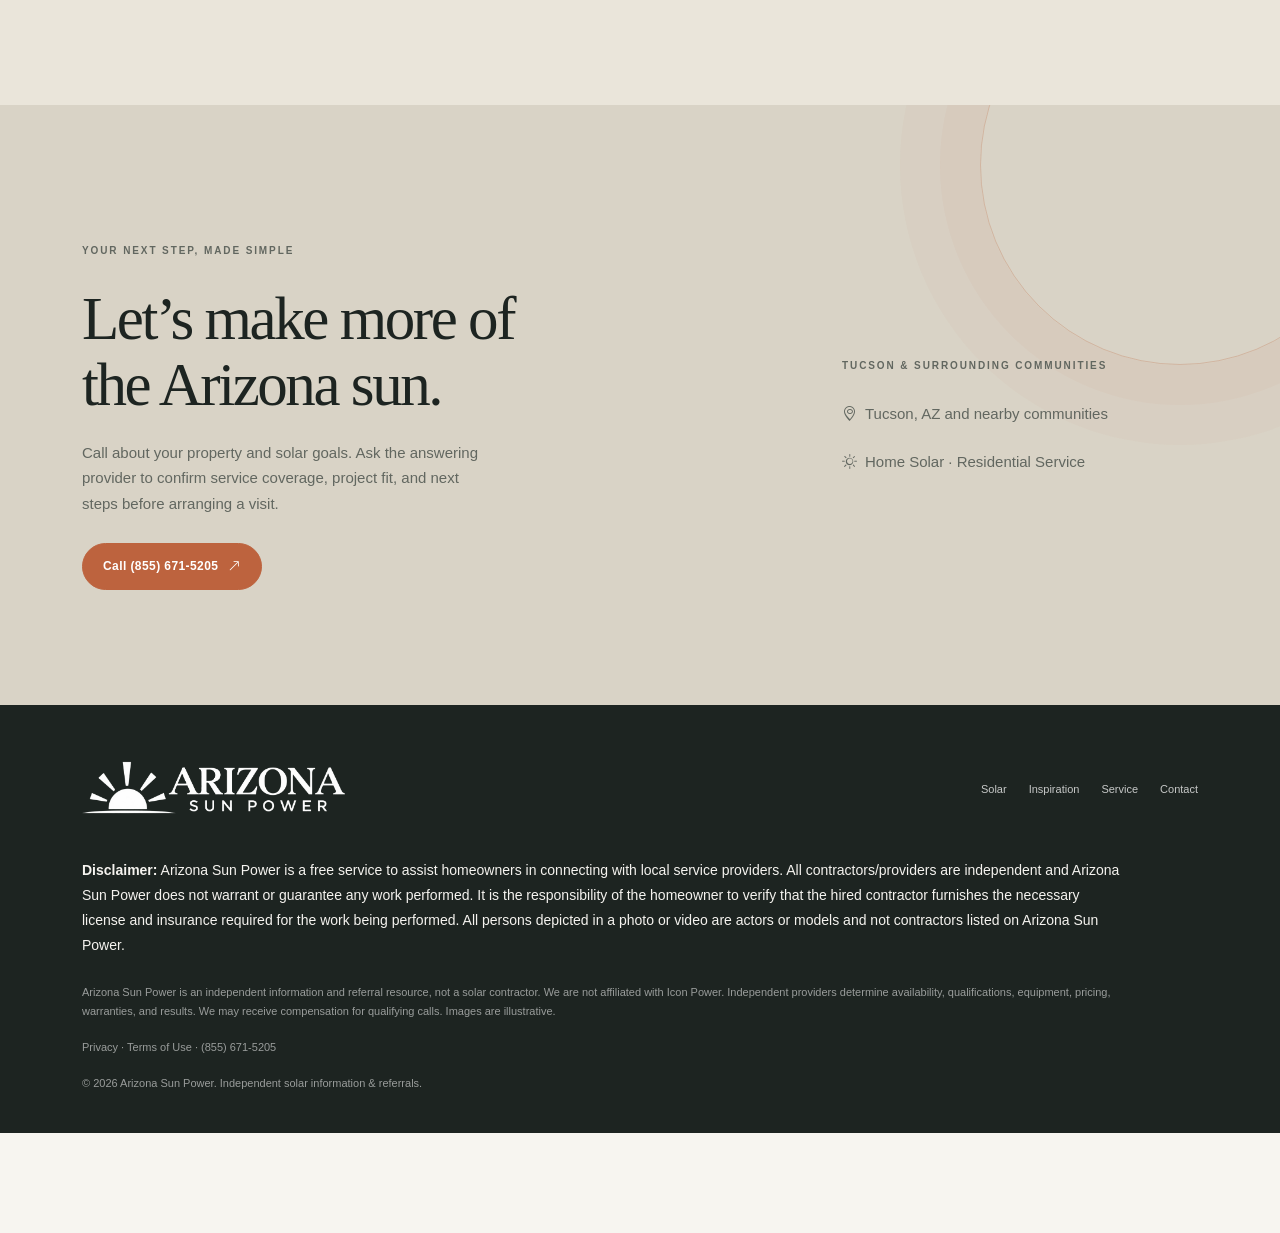
==== commit 5c20acc2: "Add files via upload" ====
--- a/index.html
+++ b/index.html
@@ -4,7 +4,7 @@
   <meta charset="utf-8">
   <meta name="viewport" content="width=device-width, initial-scale=1">
   <meta name="theme-color" content="#f7f5f0">
-  <meta name="description" content="Independent solar installation information and referral resources for Tucson and surrounding communities. Explore solar options and call (520) 760-9468.">
+  <meta name="description" content="Independent solar installation information and referral resources for Tucson and surrounding communities. Explore solar options and call (855) 671-5205.">
   <title>Arizona Sun Power | Solar Options in Tucson, AZ</title>
   <link href="https://cdn.jsdelivr.net/npm/bootstrap@5.3.3/dist/css/bootstrap.min.css" rel="stylesheet">
   <link rel="preconnect" href="https://fonts.googleapis.com">
@@ -24,7 +24,7 @@
         <a href="#solar">Solar</a><a href="#approach">How to compare</a><a href="#projects">Inspiration</a><a href="#service">Service</a>
         
       </div>
-      <a class="nav-cta" href="tel:+15207609468"><span>Call for Solar Installation Options</span><strong>(520) 760-9468</strong></a>
+      <a class="nav-cta" href="tel:+18556715205"><span>Call for Solar Installation Options</span><strong>(855) 671-5205</strong></a>
     </div>
   </nav>
 
@@ -38,12 +38,12 @@
           <p class="eyebrow">Solar for Tucson · Tucson, AZ</p>
           <h1>Let the desert sun<br>work <em class="script">for you.</em></h1>
           <p class="hero-copy">Explore solar installation options for your Tucson-area property. Start with your roof, your power use, and the questions that matter before choosing an installer.</p>
-          <a class="button-light" href="tel:+15207609468">Call about solar · (520) 760-9468 <i class="bi bi-arrow-up-right"></i></a><p class="hero-referral">Independent information &amp; referral resource. We do not install solar systems.</p><span class="hero-note">Home Solar · Residential Service</span>
+          <a class="button-light" href="tel:+18556715205">Call about solar · (855) 671-5205 <i class="bi bi-arrow-up-right"></i></a><p class="hero-referral">Independent information &amp; referral resource. We do not install solar systems.</p><span class="hero-note">Home Solar · Residential Service</span>
         </div>
         <div class="hero-index"><span>01</span> &nbsp; / &nbsp; SUN, WELL SPENT</div>
       </div>
     </section><aside class="call-preparation-note" aria-labelledby="call-preparation-title"><h2 id="call-preparation-title">Make the most of your call.</h2><p>Take a moment to explain your situation, your main concerns, and what you hope to accomplish. Ask questions and confirm that the provider offers the help you need. Share sensitive personal, medical, or financial details only after confirming who you’re speaking with.</p></aside>
-<section class="solar-video-section" aria-labelledby="solar-video-title"><div class="solar-video-layout"><video class="solar-video-player" controls playsinline preload="none" poster="assets/arizona-sun-power-video-poster.jpg" aria-label="Arizona Sun Power short video" aria-describedby="solar-video-description"><source src="assets/arizona-sun-power-video.mp4" type="video/mp4">Your browser does not support embedded video. <a href="assets/arizona-sun-power-video.mp4">Watch the Arizona Sun Power video</a>.</video><div class="solar-video-copy"><p class="solar-video-label">A quick introduction · Tucson-area homeowners</p><h2 id="solar-video-title">Could solar fit your home?</h2><p id="solar-video-description">Watch our short introduction, then bring your questions to a conversation about your roof, electricity use, and solar goals.</p><p>Ask the independent provider about suitability, total costs, and availability for your ZIP code before arranging a visit.</p><a class="solar-video-call" href="tel:+15207609468">Call (520) 760-9468</a><p class="solar-video-disclosure">Arizona Sun Power is an independent information and referral resource, not a solar installer. We may receive compensation for qualifying calls. Video scenes are illustrative; people depicted are actors or models. Provider availability and results are not guaranteed.</p></div></div></section>
+<section class="solar-video-section" aria-labelledby="solar-video-title"><div class="solar-video-layout"><video class="solar-video-player" controls playsinline preload="none" poster="assets/arizona-sun-power-video-poster.jpg?v=phone5205" aria-label="Arizona Sun Power short video" aria-describedby="solar-video-description"><source src="assets/arizona-sun-power-video.mp4?v=phone5205" type="video/mp4">Your browser does not support embedded video. <a href="assets/arizona-sun-power-video.mp4?v=phone5205">Watch the Arizona Sun Power video</a>.</video><div class="solar-video-copy"><p class="solar-video-label">A quick introduction · Tucson-area homeowners</p><h2 id="solar-video-title">Could solar fit your home?</h2><p id="solar-video-description">Watch our short introduction, then bring your questions to a conversation about your roof, electricity use, and solar goals.</p><p>Ask the independent provider about suitability, total costs, and availability for your ZIP code before arranging a visit.</p><a class="solar-video-call" href="tel:+18556715205">Call (855) 671-5205</a><p class="solar-video-disclosure">Arizona Sun Power is an independent information and referral resource, not a solar installer. We may receive compensation for qualifying calls. Video scenes are illustrative; people depicted are actors or models. Provider availability and results are not guaranteed.</p></div></div></section>
 
     <section class="stats-band" aria-label="Before you choose solar"><div class="container"><div class="row g-0">
 <div class="col-6 col-lg-3"><div class="stat-cell"><div class="stat-number">Your roof</div><div class="stat-label">Condition, shade, and usable space</div></div></div>
@@ -55,9 +55,9 @@
       <div class="container">
         <div class="section-heading reveal"><p class="eyebrow">A brighter way forward</p><h2>Good energy, from the roof down.</h2><p>Compare options for your property before you commit. Independent providers determine system suitability, services, pricing, and availability.</p></div>
         <div class="row g-4">
-          <div class="col-md-4 reveal"><article class="service-card"><div class="image-frame"><img src="assets/img-3.webp" alt="Solar panels integrated with a modern home"></div><div class="card-copy"><p class="eyebrow">For your home</p><h3>Residential solar</h3><p>Ask an installer to assess your roof condition, shading, electricity use, and utility rate plan before recommending a system.</p><a class="text-link" href="tel:+15207609468">Call about home solar · (520) 760-9468 <i class="bi bi-arrow-right"></i></a></div></article></div>
-          <div class="col-md-4 reveal"><article class="service-card"><div class="image-frame"><img src="assets/img-4.jpg?v=residential2" alt="Residential rooftop solar panels on a Southwestern home"></div><div class="card-copy"><p class="eyebrow">For homeowners</p><h3>Home solar planning</h3><p>Discuss your household electricity use, roof condition, shading, and goals with a residential solar provider. Ask for a clear written proposal.</p><a class="text-link" href="tel:+15207609468">Call about home solar · (520) 760-9468 <i class="bi bi-arrow-right"></i></a></div></article></div>
-          <div class="col-md-4 reveal"><article class="service-card" id="service"><div class="image-frame"><img src="assets/img-5.webp" alt="Solar panels being checked by a technician"></div><div class="card-copy"><p class="eyebrow">Here for the long run</p><h3>Solar service</h3><p>For an existing system, start with the original installer and warranty contacts. Ask any new provider whether it services your equipment.</p><a class="text-link" href="tel:+15207609468">Ask about solar service · (520) 760-9468 <i class="bi bi-arrow-right"></i></a></div></article></div>
+          <div class="col-md-4 reveal"><article class="service-card"><div class="image-frame"><img src="assets/img-3.webp" alt="Solar panels integrated with a modern home"></div><div class="card-copy"><p class="eyebrow">For your home</p><h3>Residential solar</h3><p>Ask an installer to assess your roof condition, shading, electricity use, and utility rate plan before recommending a system.</p><a class="text-link" href="tel:+18556715205">Call about home solar · (855) 671-5205 <i class="bi bi-arrow-right"></i></a></div></article></div>
+          <div class="col-md-4 reveal"><article class="service-card"><div class="image-frame"><img src="assets/img-4.jpg?v=residential2" alt="Residential rooftop solar panels on a Southwestern home"></div><div class="card-copy"><p class="eyebrow">For homeowners</p><h3>Home solar planning</h3><p>Discuss your household electricity use, roof condition, shading, and goals with a residential solar provider. Ask for a clear written proposal.</p><a class="text-link" href="tel:+18556715205">Call about home solar · (855) 671-5205 <i class="bi bi-arrow-right"></i></a></div></article></div>
+          <div class="col-md-4 reveal"><article class="service-card" id="service"><div class="image-frame"><img src="assets/img-5.webp" alt="Solar panels being checked by a technician"></div><div class="card-copy"><p class="eyebrow">Here for the long run</p><h3>Solar service</h3><p>For an existing system, start with the original installer and warranty contacts. Ask any new provider whether it services your equipment.</p><a class="text-link" href="tel:+18556715205">Ask about solar service · (855) 671-5205 <i class="bi bi-arrow-right"></i></a></div></article></div>
         </div>
       </div>
     </section>
@@ -65,7 +65,7 @@
     <section class="split-section" id="approach">
       <div class="container-fluid px-0"><div class="row g-0 align-items-stretch">
         <div class="col-lg-6 order-lg-2"><img class="split-image" src="assets/img-6.jpg?v=residential2" alt="Sunlit solar array on a Southwestern home"></div>
-        <div class="col-lg-6 order-lg-1 d-flex align-items-center"><div class="split-copy reveal"><p class="eyebrow">Designed for your place</p><h2>Arizona sun.<br><em class="script">Your own terms.</em></h2><p>No two rooftops—or energy needs—are alike. Ask for a proposal that explains expected production, all costs, utility assumptions, warranties, and who will perform the work.</p><div class="chips"><span class="chip">Site-specific design</span><span class="chip">Residential solar planning</span><span class="chip">Compare written proposals</span></div><a class="button-main" href="tel:+15207609468">Talk solar · (520) 760-9468 <i class="bi bi-arrow-up-right"></i></a></div></div>
+        <div class="col-lg-6 order-lg-1 d-flex align-items-center"><div class="split-copy reveal"><p class="eyebrow">Designed for your place</p><h2>Arizona sun.<br><em class="script">Your own terms.</em></h2><p>No two rooftops—or energy needs—are alike. Ask for a proposal that explains expected production, all costs, utility assumptions, warranties, and who will perform the work.</p><div class="chips"><span class="chip">Site-specific design</span><span class="chip">Residential solar planning</span><span class="chip">Compare written proposals</span></div><a class="button-main" href="tel:+18556715205">Talk solar · (855) 671-5205 <i class="bi bi-arrow-up-right"></i></a></div></div>
       </div></div>
     </section>
 
@@ -73,7 +73,7 @@
       <div class="container">
         <div class="section-heading reveal"><p class="eyebrow">A clear path to solar</p><h2>From first hello to first light.</h2><p>A useful first call helps you understand your options. These are discussion points for the independent provider you choose.</p></div>
         <div class="row g-4">
-          <div class="col-6 col-lg-3 reveal"><article class="step"><div class="step-num">01</div><h3>Start with a conversation</h3><p>Have your property ZIP code, utility name, recent power bills, and roof information ready. Call (520) 760-9468 to discuss options.</p></article></div>
+          <div class="col-6 col-lg-3 reveal"><article class="step"><div class="step-num">01</div><h3>Start with a conversation</h3><p>Have your property ZIP code, utility name, recent power bills, and roof information ready. Call (855) 671-5205 to discuss options.</p></article></div>
           <div class="col-6 col-lg-3 reveal"><article class="step"><div class="step-num">02</div><h3>Plan your system</h3><p>Request a site assessment and written proposal. Compare equipment, production assumptions, total cost, and payment terms.</p></article></div>
           <div class="col-6 col-lg-3 reveal"><article class="step"><div class="step-num">03</div><h3>Install with care</h3><p>Confirm who handles installation, permits, inspections, and utility approval. Verify the contractor’s credentials before signing.</p></article></div>
           <div class="col-6 col-lg-3 reveal"><article class="step"><div class="step-num">04</div><h3>Stay supported</h3><p>Ask who monitors the system, handles repairs, and honors equipment and workmanship warranties after installation.</p></article></div>
@@ -99,10 +99,10 @@
 <details><summary>How do I compare payment options?</summary><p>Compare total cost, ownership, payment changes, maintenance responsibilities, warranties, and what happens if you sell your home. Have the provider explain every agreement before you sign.</p></details>
 <details><summary>Which communities does this guide cover?</summary><p>Our geographic focus includes Tucson, AZ, and surrounding communities. A provider must confirm availability for your ZIP code; this list is not a coverage guarantee.</p></details>
 <details><summary>Is Arizona Sun Power the installer?</summary><p>No. Arizona Sun Power is an independent information and referral resource. We do not design, install, finance, or service solar systems. Providers are independent providers, and we may receive compensation for qualifying calls.</p></details>
-</div><a class="button-main mt-4" href="tel:+15207609468">Discuss your solar questions · (520) 760-9468</a></div></section>
+</div><a class="button-main mt-4" href="tel:+18556715205">Discuss your solar questions · (855) 671-5205</a></div></section>
     <section class="closing" id="contact">
       <div class="container"><div class="row align-items-center">
-        <div class="col-lg-8 reveal"><p class="eyebrow">Your next step, made simple</p><h2>Let’s make more of<br>the Arizona sun.</h2><p>Call about your property and solar goals. Ask the answering provider to confirm service coverage, project fit, and next steps before arranging a visit.</p><a class="button-main" href="tel:+15207609468">Call (520) 760-9468 <i class="bi bi-arrow-up-right"></i></a></div>
+        <div class="col-lg-8 reveal"><p class="eyebrow">Your next step, made simple</p><h2>Let’s make more of<br>the Arizona sun.</h2><p>Call about your property and solar goals. Ask the answering provider to confirm service coverage, project fit, and next steps before arranging a visit.</p><a class="button-main" href="tel:+18556715205">Call (855) 671-5205 <i class="bi bi-arrow-up-right"></i></a></div>
         <div class="col-lg-4 mt-5 mt-lg-0 reveal"><p class="eyebrow">Tucson &amp; surrounding communities</p><p class="mb-2"><i class="bi bi-geo-alt me-2"></i>Tucson, AZ and nearby communities</p><p class="mb-0"><i class="bi bi-sun me-2"></i>Home Solar · Residential Service</p></div>
       </div></div>
     </section>
@@ -111,11 +111,11 @@
   <footer>
     <div class="container d-flex flex-wrap justify-content-between align-items-center">
       <a class="brand" href="#home"><img class="brand-logo" src="assets/arizona-sun-power-logo.png" alt="Arizona Sun Power" width="893" height="300"></a>
-      <div class="footer-links"><a href="#solar">Solar</a><a href="#projects">Inspiration</a><a href="#service">Service</a><a href="tel:+15207609468">Contact</a></div>
-      <div class="footer-small w-100 mt-4"><p class="provider-disclaimer"><strong>Disclaimer:</strong> Arizona Sun Power is a free service to assist homeowners in connecting with local service providers. All contractors/providers are independent and Arizona Sun Power does not warrant or guarantee any work performed. It is the responsibility of the homeowner to verify that the hired contractor furnishes the necessary license and insurance required for the work being performed. All persons depicted in a photo or video are actors or models and not contractors listed on Arizona Sun Power.</p><p>Arizona Sun Power is an independent information and referral resource, not a solar contractor. We are not affiliated with Icon Power. Independent providers determine availability, qualifications, equipment, pricing, warranties, and results. We may receive compensation for qualifying calls. Images are illustrative.</p><p><a href="privacy.html">Privacy</a> · <a href="terms.html">Terms of Use</a> · <a href="tel:+15207609468">(520) 760-9468</a></p>© 2026 Arizona Sun Power. Independent solar information &amp; referrals.</div>
+      <div class="footer-links"><a href="#solar">Solar</a><a href="#projects">Inspiration</a><a href="#service">Service</a><a href="tel:+18556715205">Contact</a></div>
+      <div class="footer-small w-100 mt-4"><p class="provider-disclaimer"><strong>Disclaimer:</strong> Arizona Sun Power is a free service to assist homeowners in connecting with local service providers. All contractors/providers are independent and Arizona Sun Power does not warrant or guarantee any work performed. It is the responsibility of the homeowner to verify that the hired contractor furnishes the necessary license and insurance required for the work being performed. All persons depicted in a photo or video are actors or models and not contractors listed on Arizona Sun Power.</p><p>Arizona Sun Power is an independent information and referral resource, not a solar contractor. We are not affiliated with Icon Power. Independent providers determine availability, qualifications, equipment, pricing, warranties, and results. We may receive compensation for qualifying calls. Images are illustrative.</p><p><a href="privacy.html">Privacy</a> · <a href="terms.html">Terms of Use</a> · <a href="tel:+18556715205">(855) 671-5205</a></p>© 2026 Arizona Sun Power. Independent solar information &amp; referrals.</div>
     </div>
   </footer>
-  <aside class="call-banner" aria-label="Call about solar"><span>Tucson-Area Solar Installation Inquiries</span><a href="tel:+15207609468">(520) 760-9468</a></aside>
+  <aside class="call-banner" aria-label="Call about solar"><span>Tucson-Area Solar Installation Inquiries</span><a href="tel:+18556715205">(855) 671-5205</a></aside>
   <script>
     (() => {
       const nav = document.querySelector('.site-nav');
